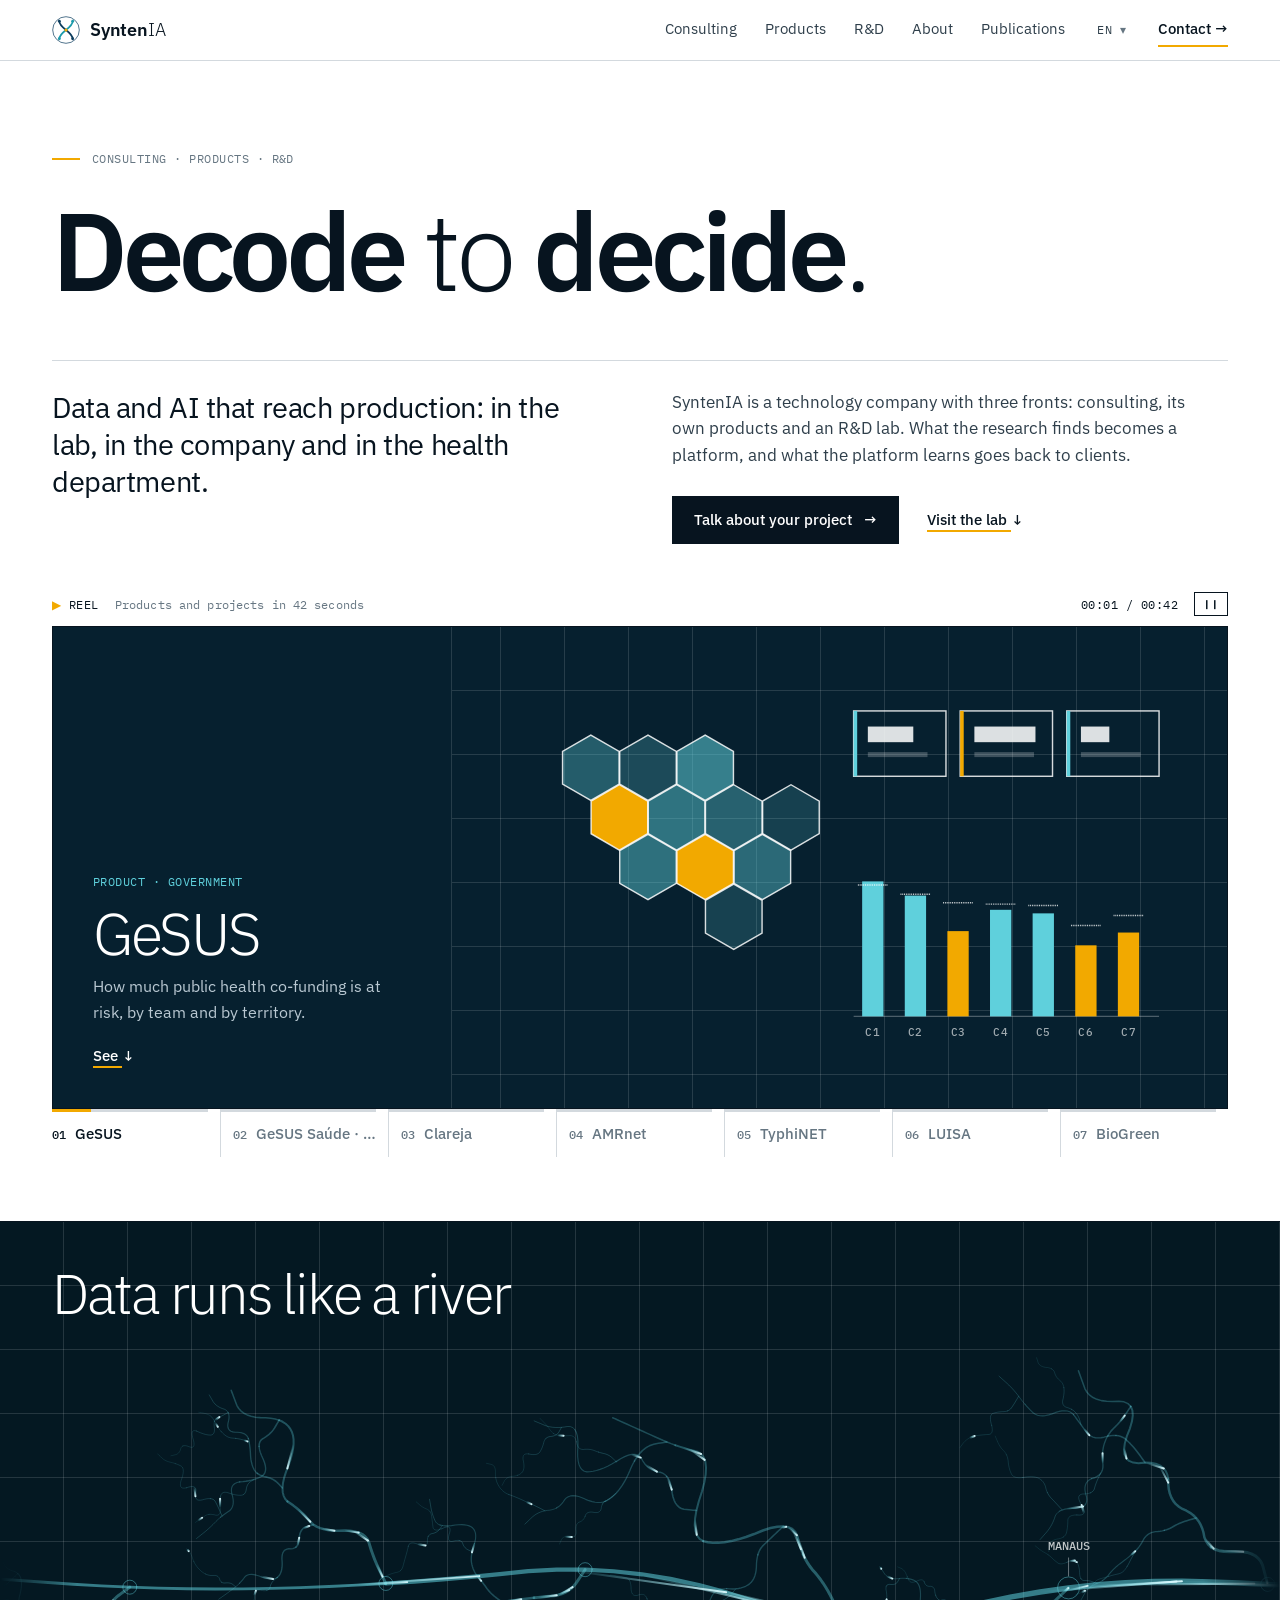
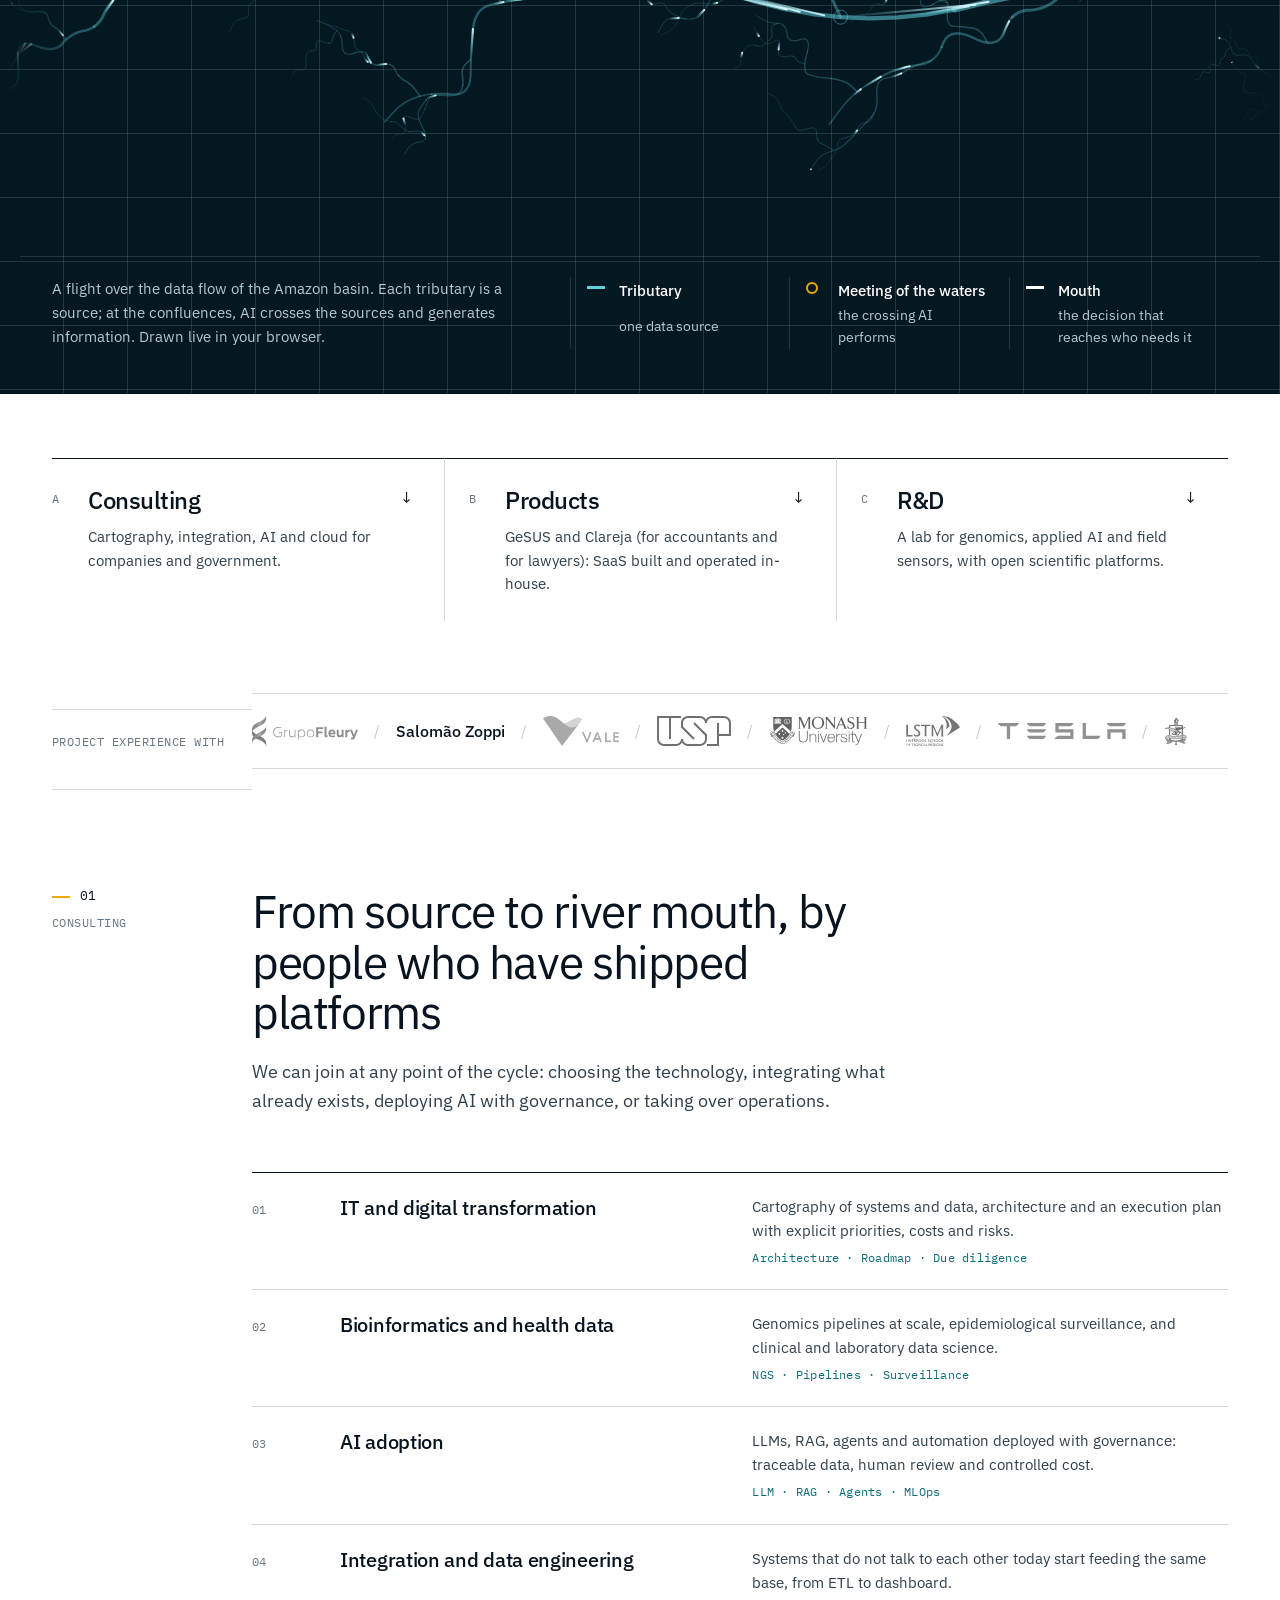
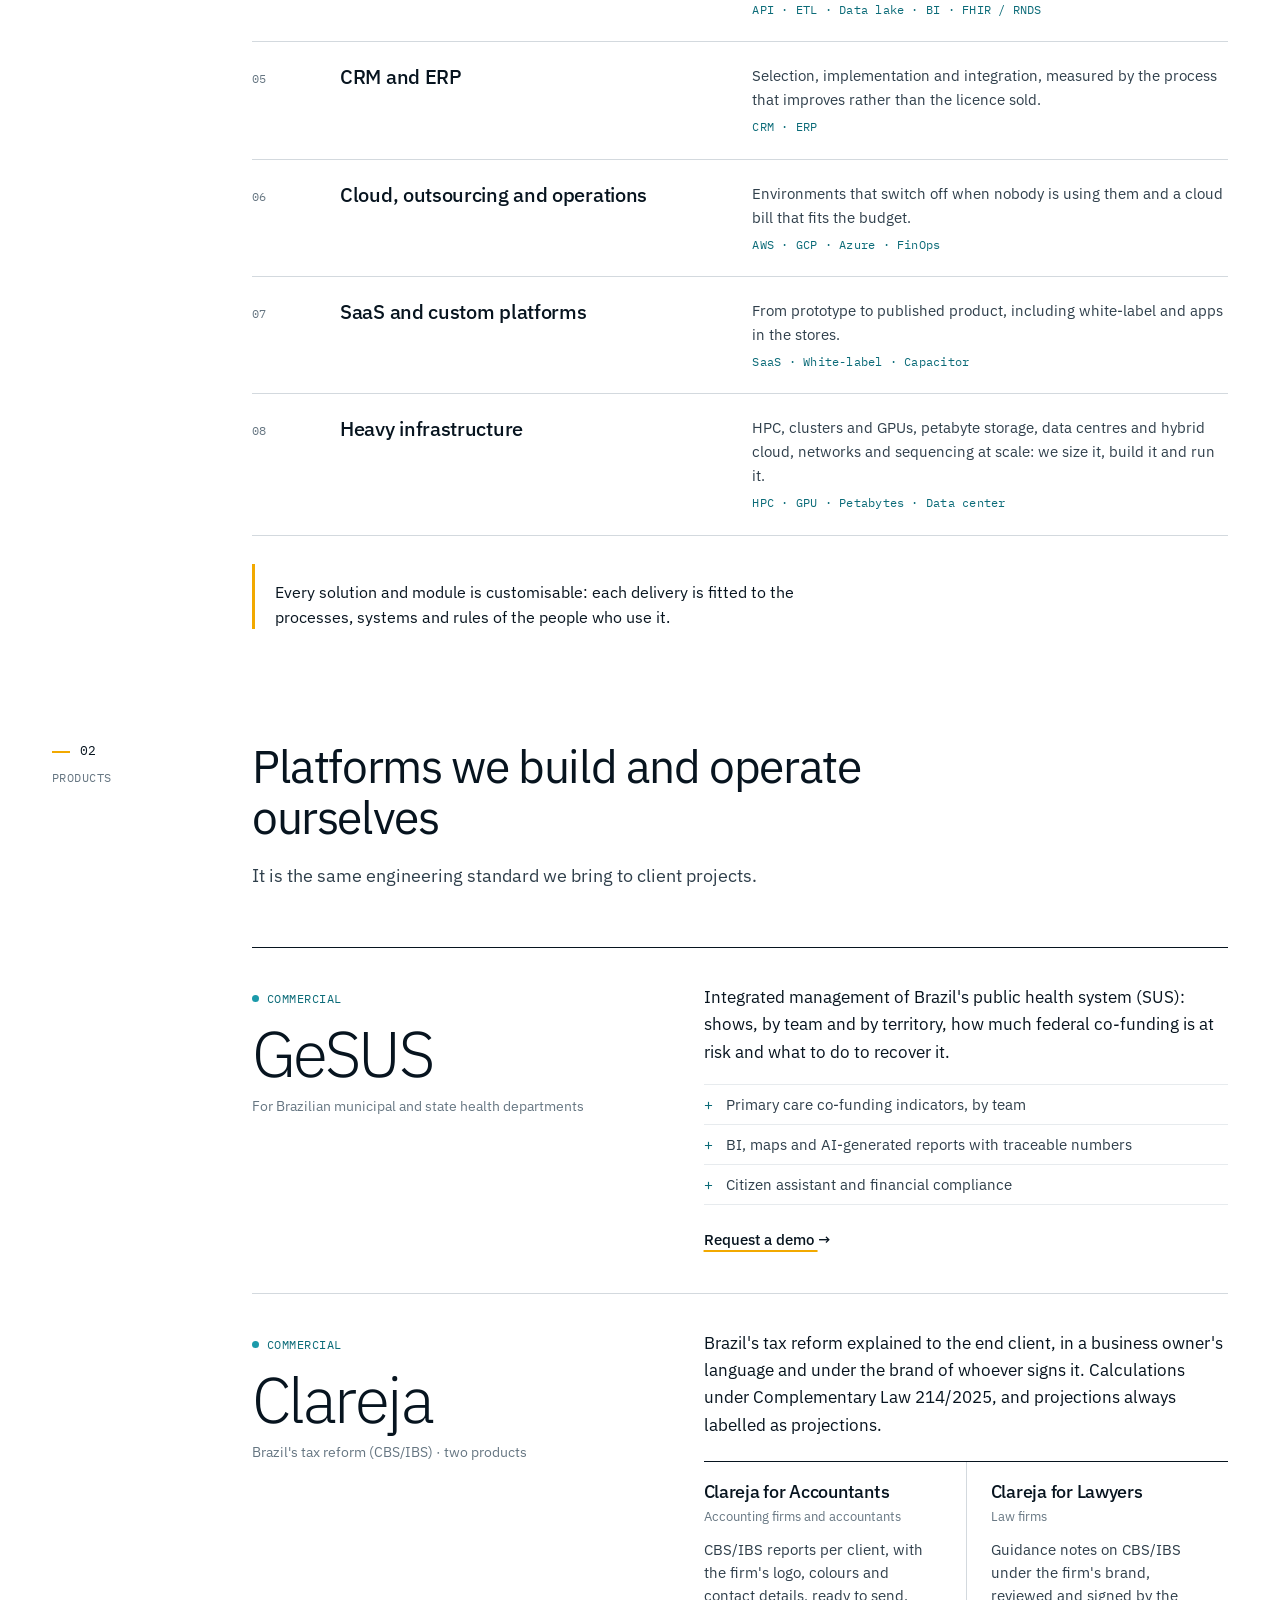
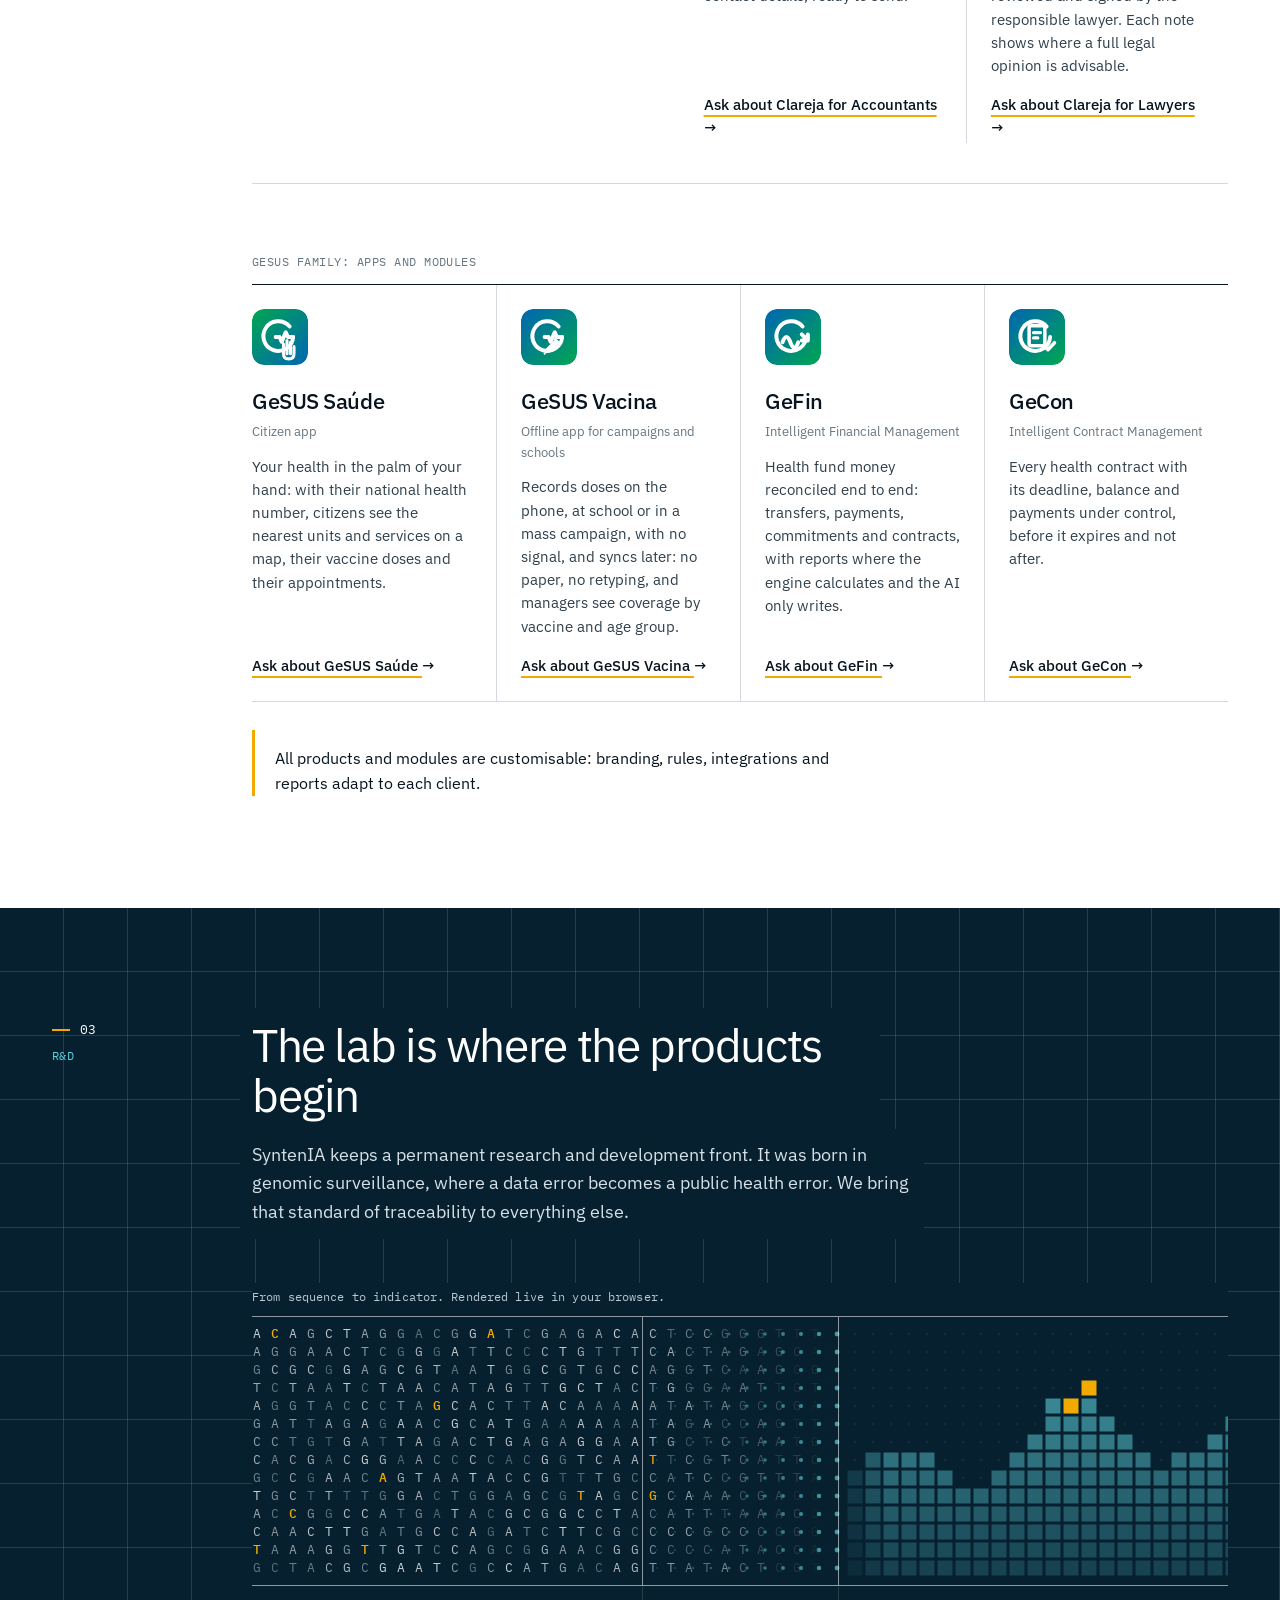
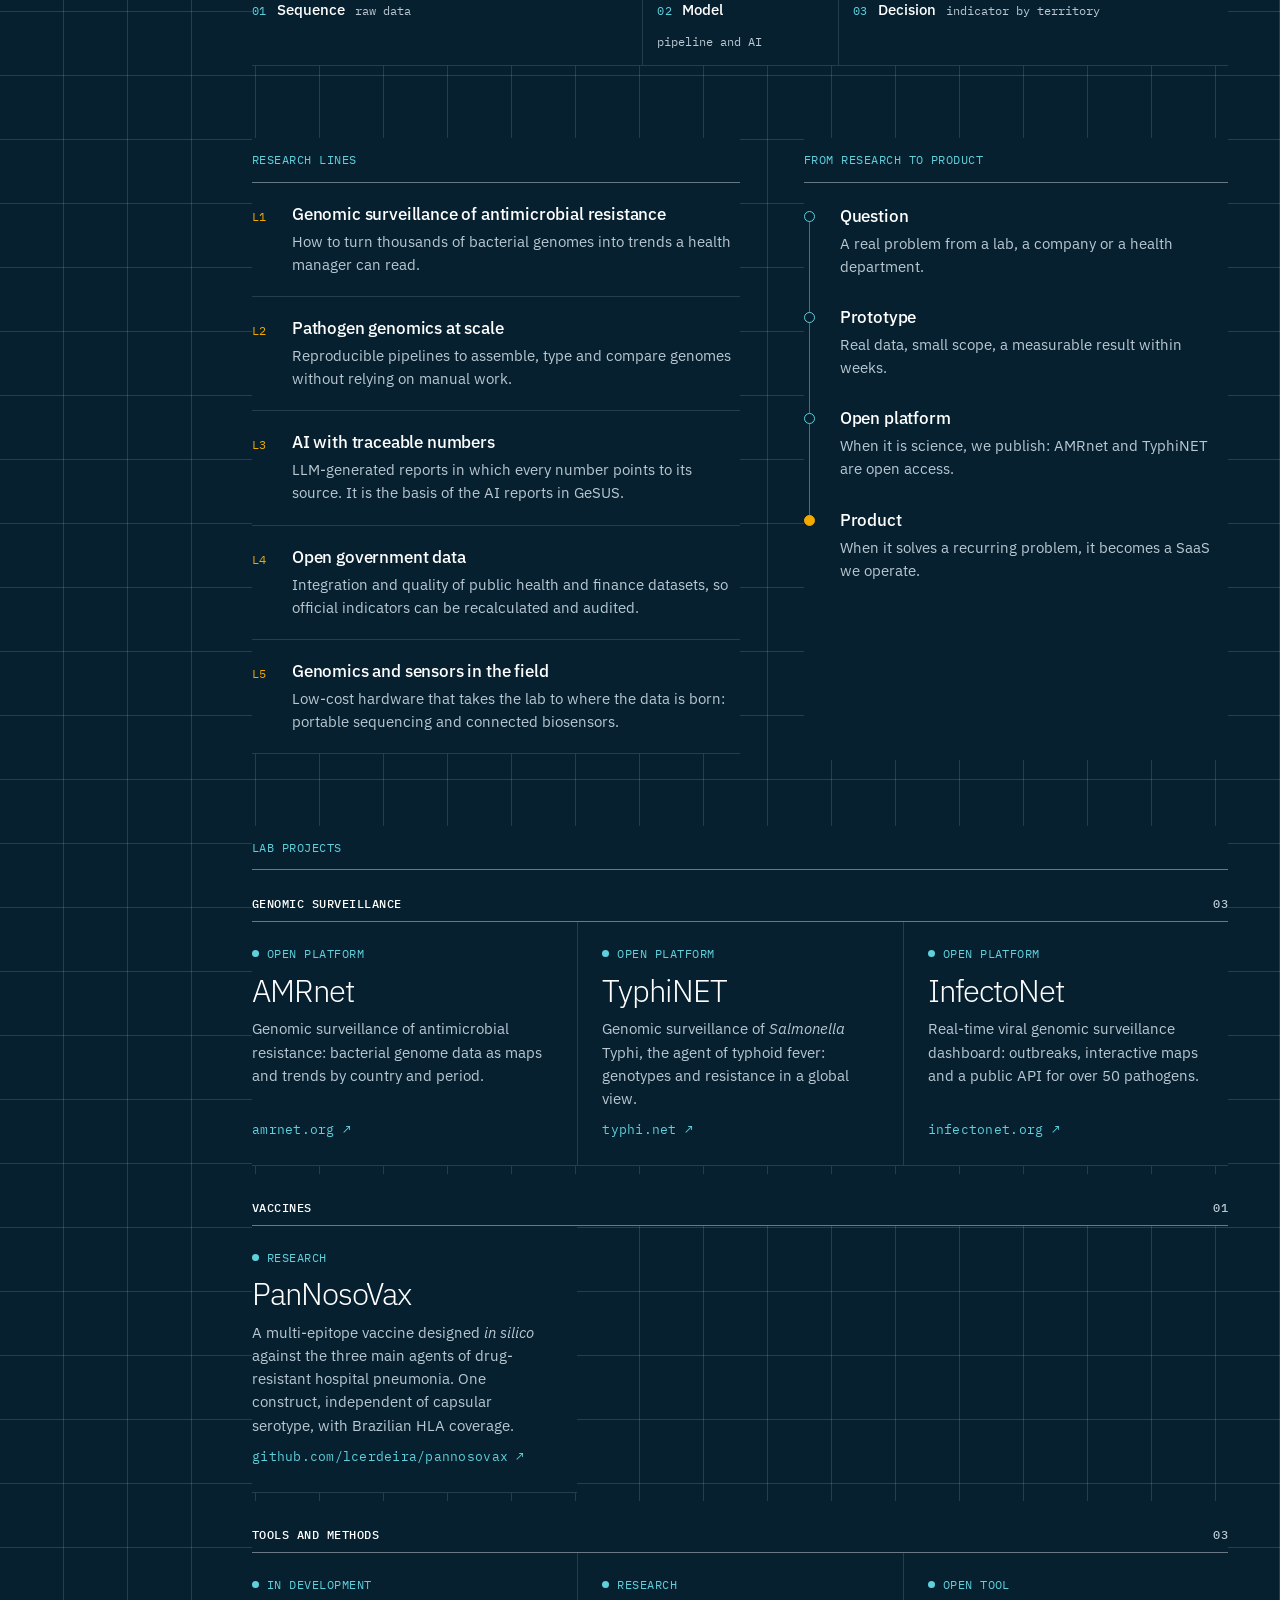
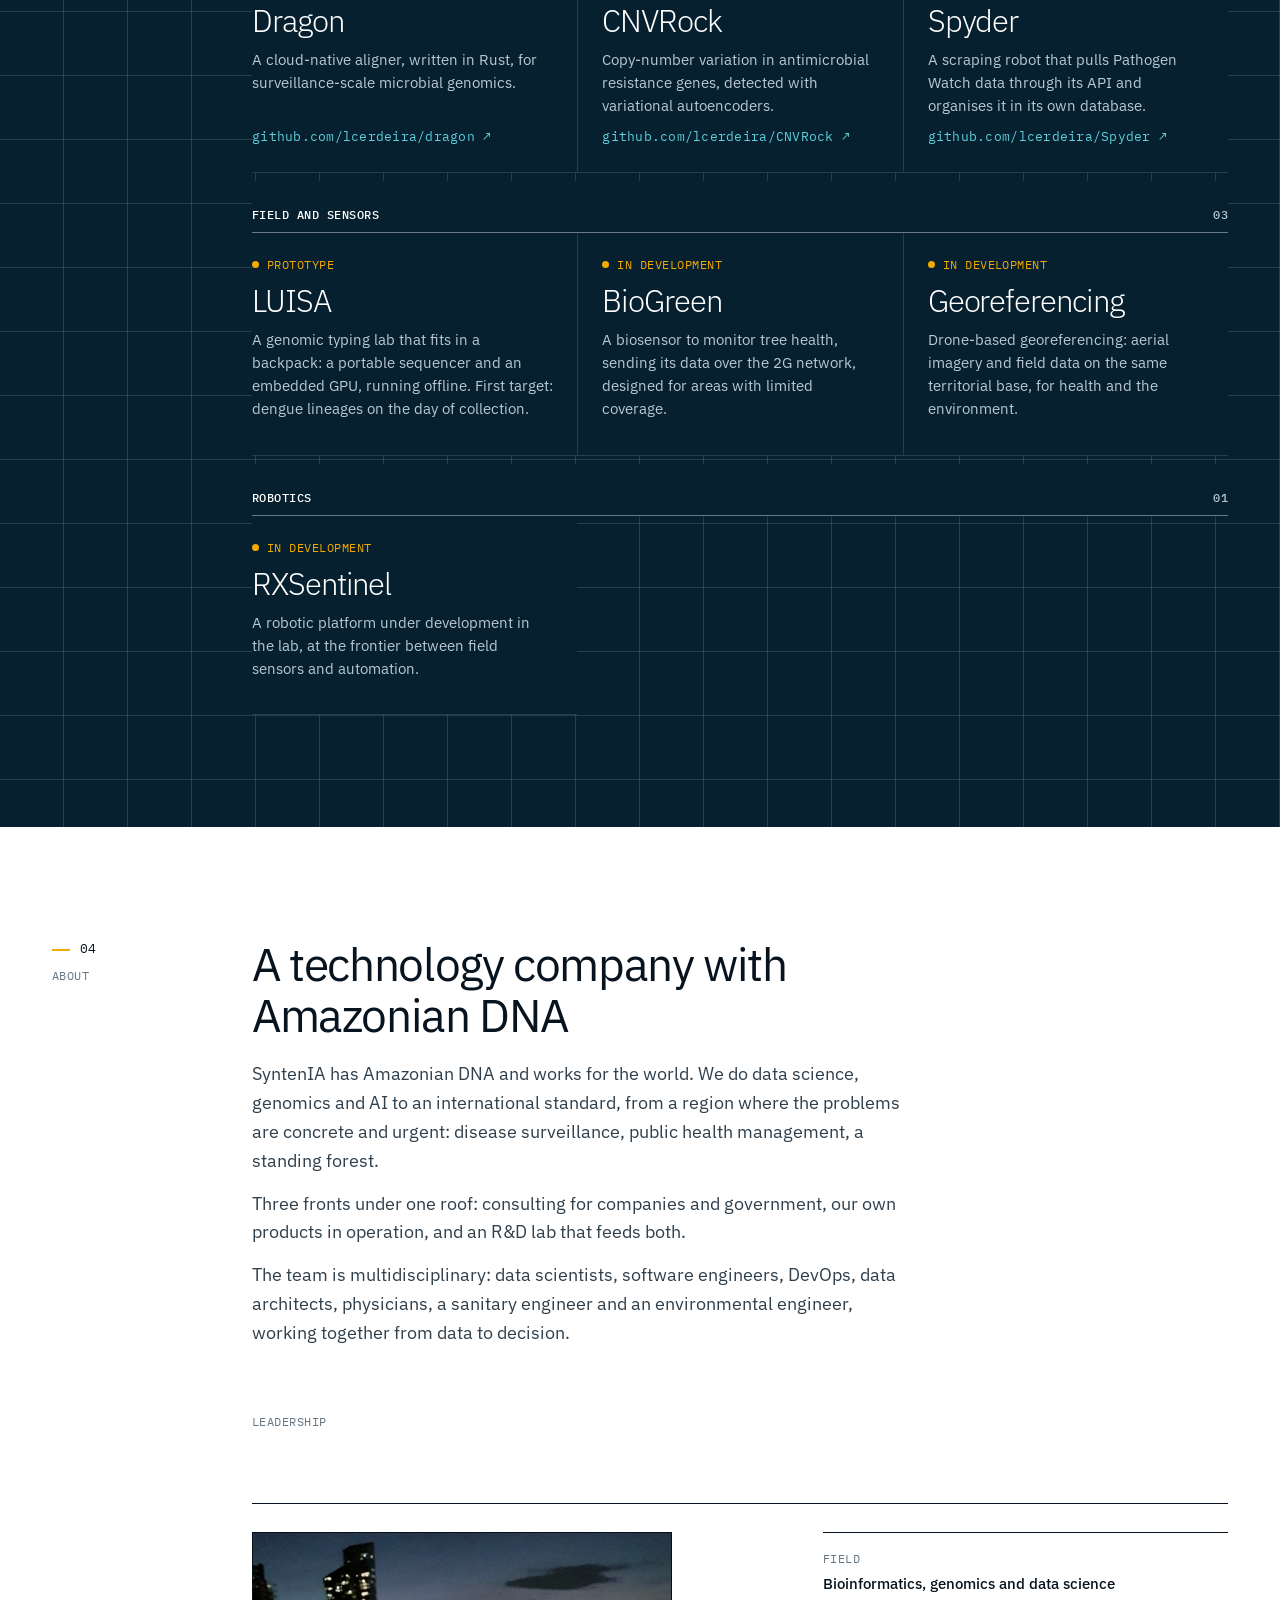
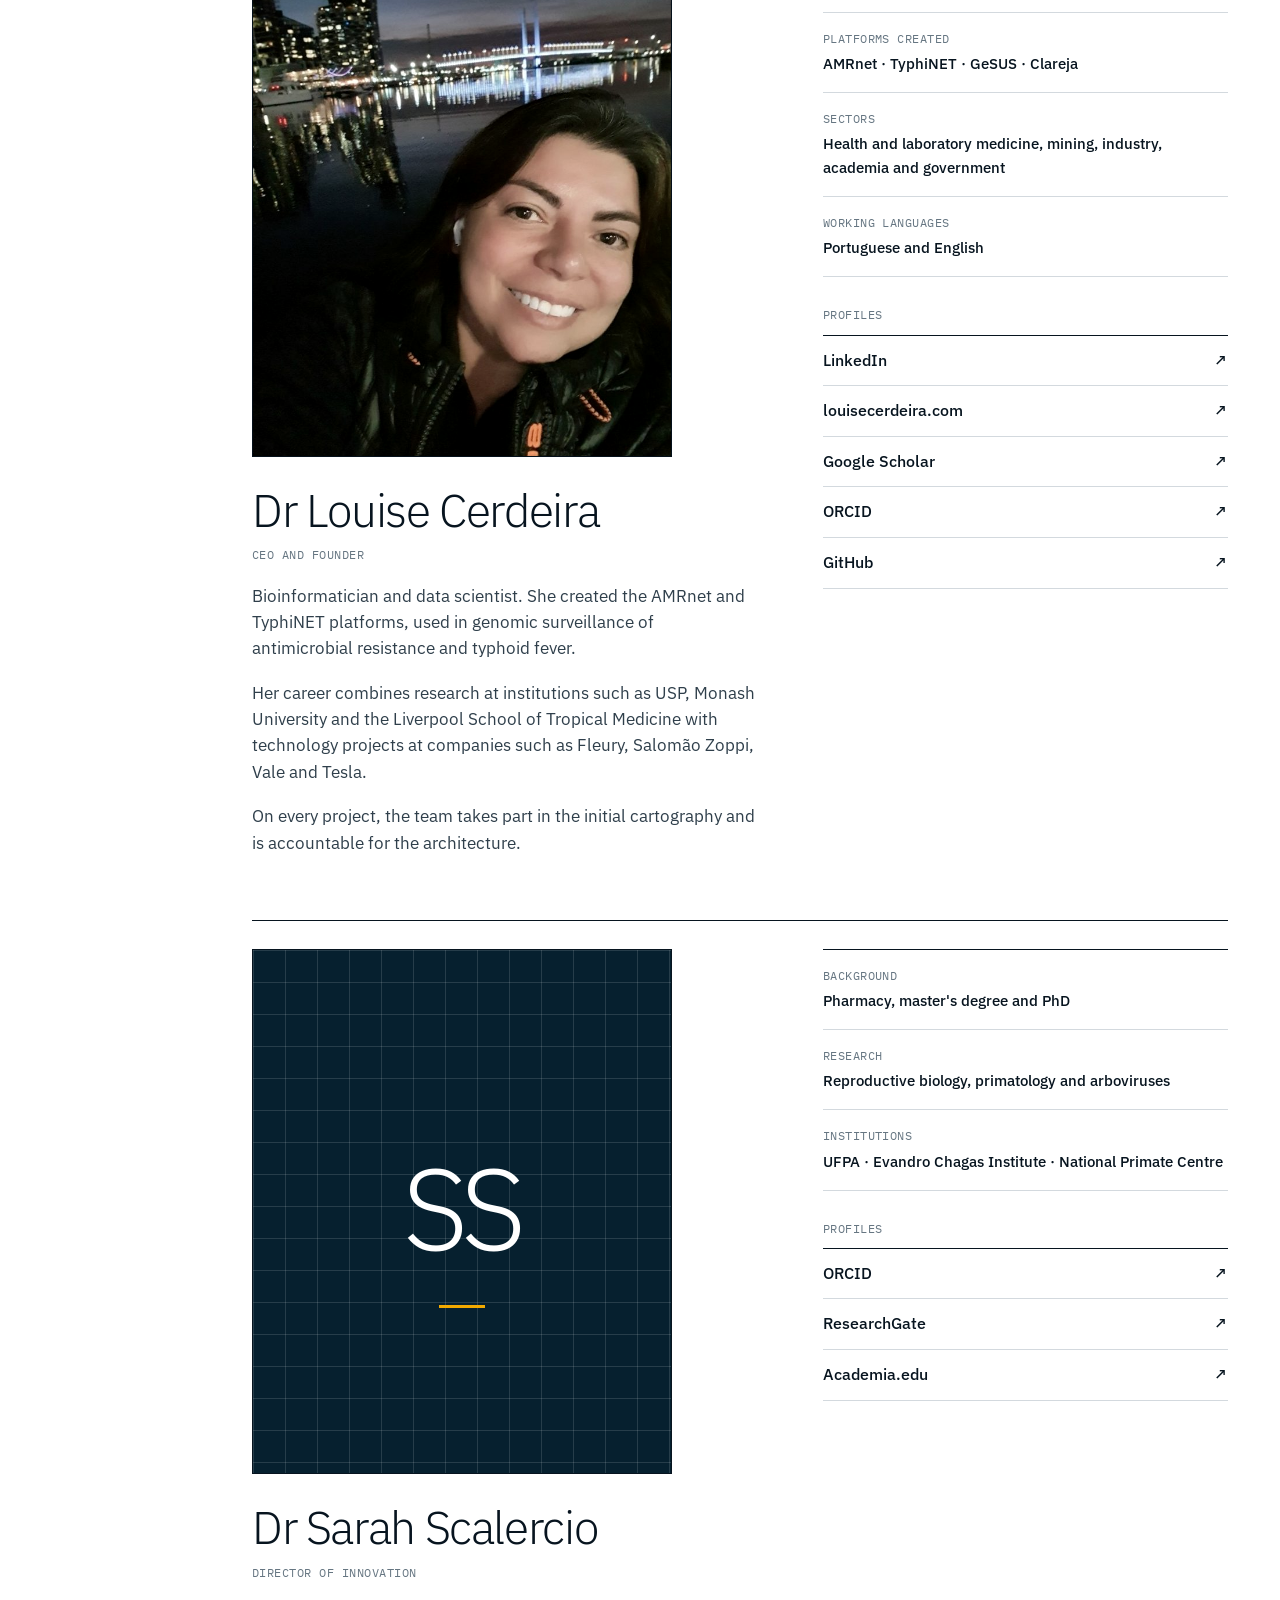
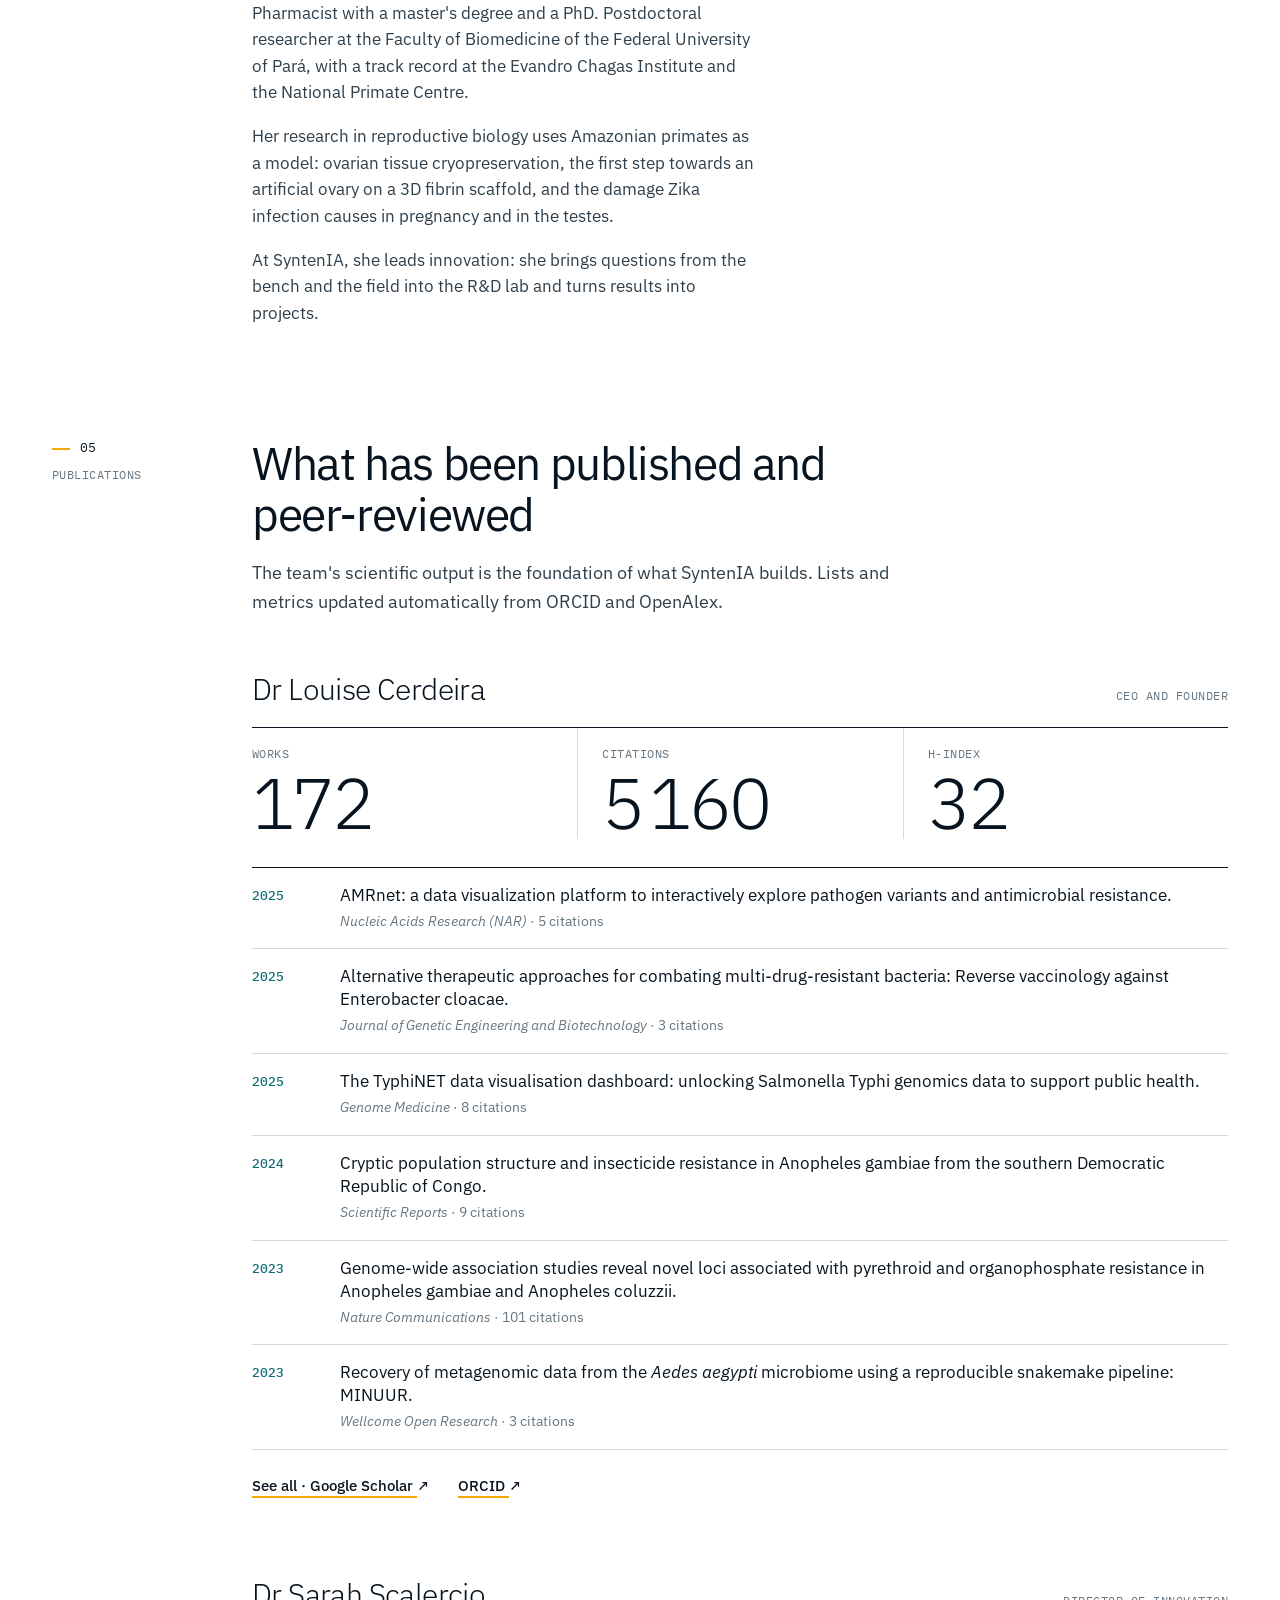
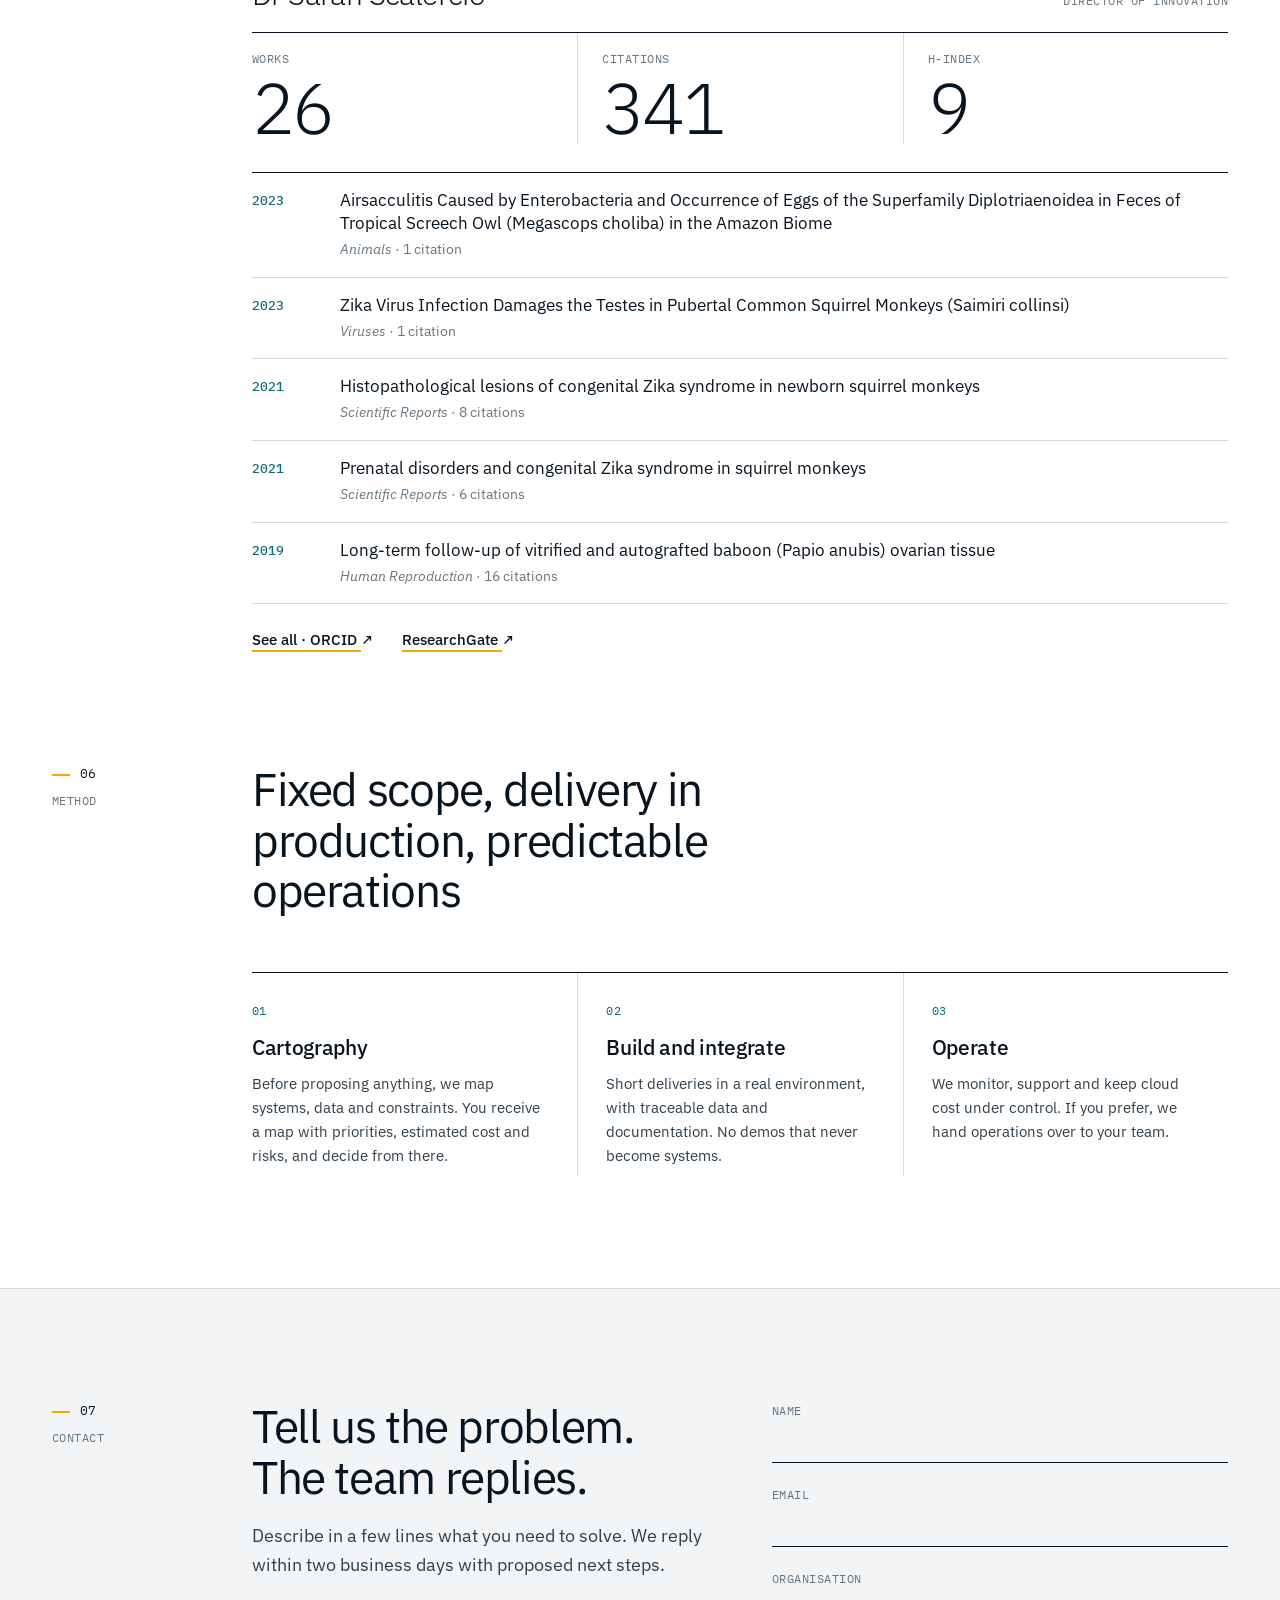
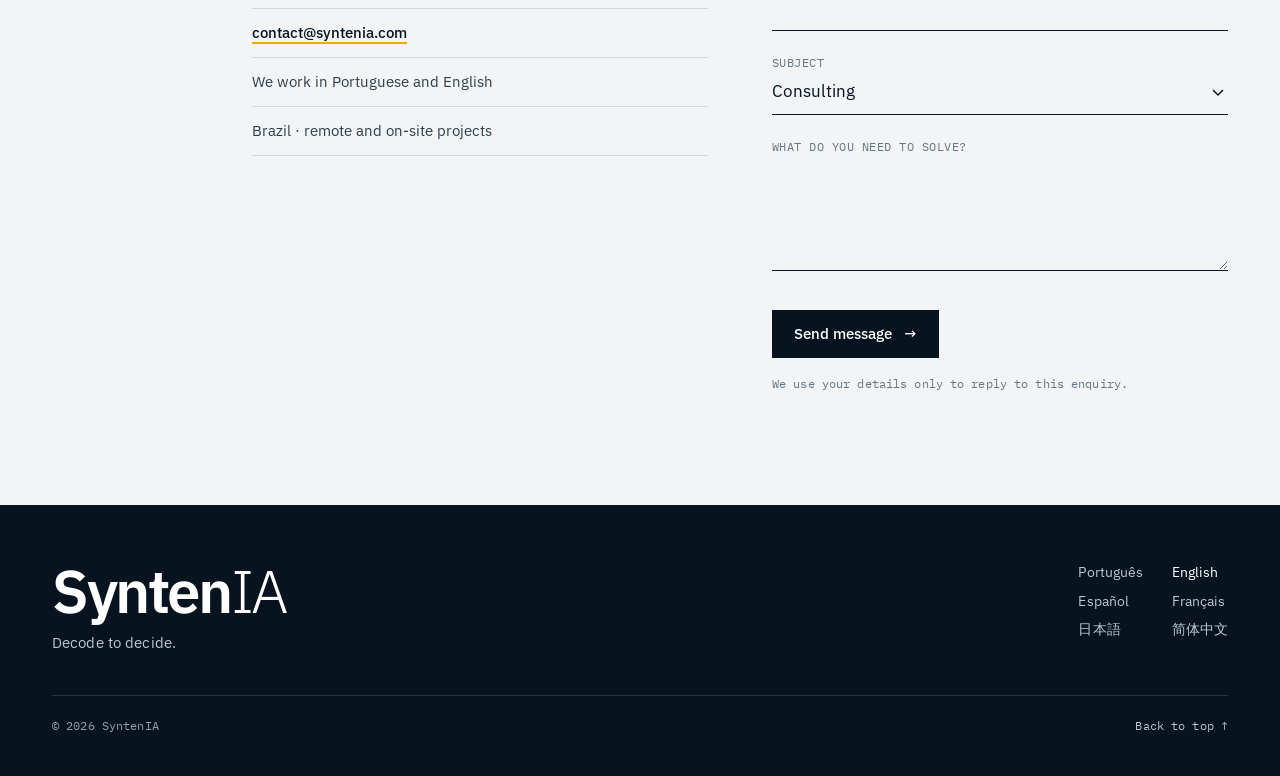
==== en/index.html @ 4a42d5ac "SyntenIA: site gerado Co-Authored-By: Louise Cerdeira <louise.cerdeira@gmail.com>" ====
<!doctype html>
<html lang="en">
<head>
<meta charset="utf-8">
<meta name="viewport" content="width=device-width, initial-scale=1">
<title>SyntenIA — decode to decide: consulting, products and R&amp;D in data and AI</title>
<meta name="description" content="A technology company with three fronts: consulting, its own products (GeSUS, Clareja) and an R&amp;D lab in genomics and applied AI, creator of the AMRnet and TyphiNET platforms.">
<link rel="canonical" href="https://syntenia.com/en/">
<link rel="alternate" hreflang="pt-BR" href="https://syntenia.com/">
<link rel="alternate" hreflang="en" href="https://syntenia.com/en/">
<link rel="alternate" hreflang="es" href="https://syntenia.com/es/">
<link rel="alternate" hreflang="fr" href="https://syntenia.com/fr/">
<link rel="alternate" hreflang="ja" href="https://syntenia.com/ja/">
<link rel="alternate" hreflang="zh-Hans" href="https://syntenia.com/zh/">
<link rel="alternate" hreflang="x-default" href="https://syntenia.com/">
<meta property="og:title" content="SyntenIA — decode to decide: consulting, products and R&amp;D in data and AI">
<meta property="og:description" content="A technology company with three fronts: consulting, its own products (GeSUS, Clareja) and an R&amp;D lab in genomics and applied AI, creator of the AMRnet and TyphiNET platforms.">
<meta property="og:type" content="website">
<meta property="og:locale" content="en_GB">
<meta name="theme-color" content="#06202f">
<link rel="icon" href="../assets/favicon.svg" type="image/svg+xml">
<link rel="icon" href="../assets/favicon-32.png" type="image/png" sizes="32x32">
<link rel="apple-touch-icon" href="../assets/favicon-180.png" sizes="180x180">
<link rel="manifest" href="../site.webmanifest">
<link rel="preconnect" href="https://fonts.googleapis.com">
<link rel="preconnect" href="https://fonts.gstatic.com" crossorigin>
<link href="https://fonts.googleapis.com/css2?family=IBM+Plex+Mono:wght@400;500&family=IBM+Plex+Sans:wght@300;400;500;600&display=swap" rel="stylesheet">
<link rel="stylesheet" href="../styles.css">
</head>
<body>
<!-- Gerado por build.py a partir de src/content/en.json. Não editar à mão. -->

<header class="top">
  <div class="frame">
    <a class="brand" href="#" aria-label="SyntenIA"><img src="../assets/simbolo.svg" alt="" width="28" height="28"><span><b>Synten</b>IA</span></a>
    <nav aria-label="SyntenIA">
      <a href="#servicos">Consulting</a>
      <a href="#produtos">Products</a>
      <a href="#pd">R&amp;D</a>
      <a href="#sobre">About</a>
      <a href="#publicacoes">Publications</a>
    </nav>
    <details class="lang">
      <summary aria-label="Language">EN</summary>
      <ul>
        <li><a href=".././" hreflang="pt-BR" lang="pt-BR">Português</a></li>
        <li><a href="../en/" hreflang="en" lang="en" aria-current="page">English</a></li>
        <li><a href="../es/" hreflang="es" lang="es">Español</a></li>
        <li><a href="../fr/" hreflang="fr" lang="fr">Français</a></li>
        <li><a href="../ja/" hreflang="ja" lang="ja">日本語</a></li>
        <li><a href="../zh/" hreflang="zh-Hans" lang="zh-Hans">简体中文</a></li>
      </ul>
    </details>
    <a class="navcta" href="#contato">Contact <span aria-hidden="true">→</span></a>
  </div>
</header>

<main>
<section class="hero frame">
  <p class="kicker">Consulting · Products · R&amp;D</p>
  <h1><em>Decode</em> to <em>decide</em>.</h1>
  <div class="hero-grid">
    <p class="lead">Data and AI that reach production: in the lab, in the company and in the health department.</p>
    <div>
      <p class="sub">SyntenIA is a technology company with three fronts: consulting, its own products and an R&amp;D lab. What the research finds becomes a platform, and what the platform learns goes back to clients.</p>
      <div class="cta-row">
        <a class="btn" href="#contato">Talk about your project <span aria-hidden="true">→</span></a>
        <a class="link" href="#pd">Visit the lab <span aria-hidden="true">↓</span></a>
      </div>
    </div>
  </div>
</section>

<section class="reel frame" id="reel" aria-roledescription="carousel" aria-label="Products and projects in 42 seconds">
  <div class="reel-bar">
    <span class="k">Reel</span><span class="ttl">Products and projects in 42 seconds</span>
    <span class="tc" id="reel-tc" aria-hidden="true">00:00 / 00:42</span>
    <button type="button" id="reel-toggle" data-pause="Pause" data-play="Play" aria-label="Pause"><span aria-hidden="true">❙❙</span></button>
  </div>
  <div class="reel-stage">
      <article class="scene on" data-i="0" aria-roledescription="slide" aria-label="1 / 7: GeSUS">
        <div class="cap"><span class="tag">Product · Government</span><h2>GeSUS</h2><p>How much public health co-funding is at risk, by team and by territory.</p><a class="link" href="#produtos">See <span aria-hidden="true">↓</span></a></div>
        <div class="art"><svg viewBox="0 0 1000 620" preserveAspectRatio="xMidYMid meet" aria-hidden="true" focusable="false"><polygon class="s-teal-fill pop" fill-opacity="0.34" points="189.8,193.0 150.0,216.0 110.2,193.0 110.2,147.0 150.0,124.0 189.8,147.0" style="--d:0.15s"/><polygon class="s-line draw" pathLength="1" points="189.8,193.0 150.0,216.0 110.2,193.0 110.2,147.0 150.0,124.0 189.8,147.0" style="--d:0.05s"/><polygon class="s-teal-fill pop" fill-opacity="0.24" points="270.3,193.0 230.5,216.0 190.7,193.0 190.7,147.0 230.5,124.0 270.3,147.0" style="--d:0.22s"/><polygon class="s-line draw" pathLength="1" points="270.3,193.0 230.5,216.0 190.7,193.0 190.7,147.0 230.5,124.0 270.3,147.0" style="--d:0.12s"/><polygon class="s-teal-fill pop" fill-opacity="0.54" points="350.8,193.0 311.0,216.0 271.2,193.0 271.2,147.0 311.0,124.0 350.8,147.0" style="--d:0.29s"/><polygon class="s-line draw" pathLength="1" points="350.8,193.0 311.0,216.0 271.2,193.0 271.2,147.0 311.0,124.0 350.8,147.0" style="--d:0.19s"/><polygon class="s-amber-fill pop" points="230.1,262.9 190.2,285.9 150.4,262.9 150.4,216.9 190.2,193.9 230.1,216.9" style="--d:0.36s"/><polygon class="s-line draw" pathLength="1" points="230.1,262.9 190.2,285.9 150.4,262.9 150.4,216.9 190.2,193.9 230.1,216.9" style="--d:0.26s"/><polygon class="s-teal-fill pop" fill-opacity="0.47" points="310.6,262.9 270.8,285.9 230.9,262.9 230.9,216.9 270.8,193.9 310.6,216.9" style="--d:0.43s"/><polygon class="s-line draw" pathLength="1" points="310.6,262.9 270.8,285.9 230.9,262.9 230.9,216.9 270.8,193.9 310.6,216.9" style="--d:0.33s"/><polygon class="s-teal-fill pop" fill-opacity="0.37" points="391.1,262.9 351.2,285.9 311.4,262.9 311.4,216.9 351.2,193.9 391.1,216.9" style="--d:0.50s"/><polygon class="s-line draw" pathLength="1" points="391.1,262.9 351.2,285.9 311.4,262.9 311.4,216.9 351.2,193.9 391.1,216.9" style="--d:0.40s"/><polygon class="s-teal-fill pop" fill-opacity="0.18" points="471.6,262.9 431.8,285.9 391.9,262.9 391.9,216.9 431.8,193.9 471.6,216.9" style="--d:0.57s"/><polygon class="s-line draw" pathLength="1" points="471.6,262.9 431.8,285.9 391.9,262.9 391.9,216.9 431.8,193.9 471.6,216.9" style="--d:0.47s"/><polygon class="s-teal-fill pop" fill-opacity="0.45" points="270.3,332.8 230.5,355.8 190.7,332.8 190.7,286.8 230.5,263.8 270.3,286.8" style="--d:0.64s"/><polygon class="s-line draw" pathLength="1" points="270.3,332.8 230.5,355.8 190.7,332.8 190.7,286.8 230.5,263.8 270.3,286.8" style="--d:0.54s"/><polygon class="s-amber-fill pop" points="350.8,332.8 311.0,355.8 271.2,332.8 271.2,286.8 311.0,263.8 350.8,286.8" style="--d:0.71s"/><polygon class="s-line draw" pathLength="1" points="350.8,332.8 311.0,355.8 271.2,332.8 271.2,286.8 311.0,263.8 350.8,286.8" style="--d:0.61s"/><polygon class="s-teal-fill pop" fill-opacity="0.41" points="431.3,332.8 391.5,355.8 351.7,332.8 351.7,286.8 391.5,263.8 431.3,286.8" style="--d:0.78s"/><polygon class="s-line draw" pathLength="1" points="431.3,332.8 391.5,355.8 351.7,332.8 351.7,286.8 391.5,263.8 431.3,286.8" style="--d:0.68s"/><polygon class="s-teal-fill pop" fill-opacity="0.19" points="391.1,402.8 351.2,425.8 311.4,402.8 311.4,356.8 351.2,333.8 391.1,356.8" style="--d:0.85s"/><polygon class="s-line draw" pathLength="1" points="391.1,402.8 351.2,425.8 311.4,402.8 311.4,356.8 351.2,333.8 391.1,356.8" style="--d:0.75s"/><rect class="s-line draw" pathLength="1" x="520" y="90" width="130" height="92" style="--d:0.30s"/><rect class="s-teal-fill pop" x="520" y="90" width="5" height="92" style="--d:0.50s"/><rect class="s-white-fill pop" x="540" y="112" width="64" height="22" style="--d:0.70s"/><rect class="s-dim-fill pop" x="540" y="148" width="84" height="7" style="--d:0.80s"/><rect class="s-line draw" pathLength="1" x="670" y="90" width="130" height="92" style="--d:0.45s"/><rect class="s-amber-fill pop" x="670" y="90" width="5" height="92" style="--d:0.65s"/><rect class="s-white-fill pop" x="690" y="112" width="86" height="22" style="--d:0.85s"/><rect class="s-dim-fill pop" x="690" y="148" width="84" height="7" style="--d:0.95s"/><rect class="s-line draw" pathLength="1" x="820" y="90" width="130" height="92" style="--d:0.60s"/><rect class="s-teal-fill pop" x="820" y="90" width="5" height="92" style="--d:0.80s"/><rect class="s-white-fill pop" x="840" y="112" width="40" height="22" style="--d:1.00s"/><rect class="s-dim-fill pop" x="840" y="148" width="84" height="7" style="--d:1.10s"/><line class="s-dim" x1="520" y1="520" x2="950" y2="520"/><rect class="s-teal-fill grow" x="532" y="330" width="30" height="190" style="--d:1.00s"/><line class="s-line s-dash draw" pathLength="1" x1="526" y1="335" x2="568" y2="335" style="--d:1.60s"/><text class="s-text" x="547" y="548" text-anchor="middle">C1</text><rect class="s-teal-fill grow" x="592" y="350" width="30" height="170" style="--d:1.10s"/><line class="s-line s-dash draw" pathLength="1" x1="586" y1="348" x2="628" y2="348" style="--d:1.65s"/><text class="s-text" x="607" y="548" text-anchor="middle">C2</text><rect class="s-amber-fill grow" x="652" y="400" width="30" height="120" style="--d:1.20s"/><line class="s-line s-dash draw" pathLength="1" x1="646" y1="360" x2="688" y2="360" style="--d:1.70s"/><text class="s-text" x="667" y="548" text-anchor="middle">C3</text><rect class="s-teal-fill grow" x="712" y="370" width="30" height="150" style="--d:1.30s"/><line class="s-line s-dash draw" pathLength="1" x1="706" y1="362" x2="748" y2="362" style="--d:1.75s"/><text class="s-text" x="727" y="548" text-anchor="middle">C4</text><rect class="s-teal-fill grow" x="772" y="375" width="30" height="145" style="--d:1.40s"/><line class="s-line s-dash draw" pathLength="1" x1="766" y1="364" x2="808" y2="364" style="--d:1.80s"/><text class="s-text" x="787" y="548" text-anchor="middle">C5</text><rect class="s-amber-fill grow" x="832" y="420" width="30" height="100" style="--d:1.50s"/><line class="s-line s-dash draw" pathLength="1" x1="826" y1="392" x2="868" y2="392" style="--d:1.85s"/><text class="s-text" x="847" y="548" text-anchor="middle">C6</text><rect class="s-amber-fill grow" x="892" y="402" width="30" height="118" style="--d:1.60s"/><line class="s-line s-dash draw" pathLength="1" x1="886" y1="378" x2="928" y2="378" style="--d:1.90s"/><text class="s-text" x="907" y="548" text-anchor="middle">C7</text></svg></div>
      </article>
      <article class="scene" data-i="1" aria-roledescription="slide" aria-label="2 / 7: GeSUS Saúde · Vacina">
        <div class="cap"><span class="tag">Product · Apps</span><h2>GeSUS Saúde · Vacina</h2><p>Citizens with their health in the palm of their hand; vaccination campaigns with no paper, even offline.</p><a class="link" href="#produtos">See <span aria-hidden="true">↓</span></a></div>
        <div class="art"><svg viewBox="0 0 1000 620" preserveAspectRatio="xMidYMid meet" aria-hidden="true" focusable="false"><rect class="s-line draw" pathLength="1" x="150" y="60" width="270" height="500" rx="28" style="--d:0.10s"/><rect class="s-page pop" x="164" y="76" width="242" height="468" rx="16" style="--d:0.30s"/><rect class="s-dim-fill pop" x="255" y="88" width="60" height="6" rx="3" style="--d:0.40s"/><rect class="s-teal-fill pop" x="180" y="112" width="70" height="8" style="--d:0.50s"/><rect class="s-line draw" pathLength="1" x="560" y="60" width="270" height="500" rx="28" style="--d:1.00s"/><rect class="s-page pop" x="574" y="76" width="242" height="468" rx="16" style="--d:1.20s"/><rect class="s-dim-fill pop" x="665" y="88" width="60" height="6" rx="3" style="--d:1.30s"/><rect class="s-amber-fill pop" x="590" y="112" width="70" height="8" style="--d:1.40s"/><rect class="s-dim draw" pathLength="1" x="180" y="140" width="210" height="190" style="--d:0.50s"/><path class="s-dim draw" pathLength="1" d="M180 200 h 210" style="--d:0.60s"/><path class="s-dim draw" pathLength="1" d="M180 260 h 210" style="--d:0.68s"/><path class="s-dim draw" pathLength="1" d="M240 140 v 190" style="--d:0.76s"/><path class="s-dim draw" pathLength="1" d="M320 140 v 190" style="--d:0.84s"/><path class="s-teal s-thick draw" pathLength="1" d="M200 300 L240 260 L320 260 L360 210" style="--d:1.0s"/><circle class="s-teal-fill pop" cx="200" cy="300" r="7" style="--d:1.0s"/><path class="s-amber-fill pop" d="M360 176 c -14 0 -22 10 -22 22 c 0 16 22 38 22 38 s 22 -22 22 -38 c 0 -12 -8 -22 -22 -22 z" style="--d:1.5s"/><circle class="s-navy-fill pop" cx="360" cy="198" r="6" style="--d:1.6s"/><circle class="s-amber ping" cx="360" cy="212" r="10" style="--d:1.7s"/><rect class="s-dim-fill pop" x="180" y="360" width="150" height="8" style="--d:1.60s"/><rect class="s-teal-fill pop" x="356" y="354" width="20" height="20" style="--d:1.70s"/><path class="draw" pathLength="1" d="M360 364 l 5 5 l 10 -11" style="--d:1.90s;stroke:var(--navy);stroke-width:2.5;fill:none"/><rect class="s-dim-fill pop" x="180" y="402" width="120" height="8" style="--d:1.70s"/><rect class="s-teal-fill pop" x="356" y="396" width="20" height="20" style="--d:1.80s"/><path class="draw" pathLength="1" d="M360 406 l 5 5 l 10 -11" style="--d:2.00s;stroke:var(--navy);stroke-width:2.5;fill:none"/><rect class="s-dim-fill pop" x="180" y="444" width="160" height="8" style="--d:1.80s"/><rect class="s-teal-fill pop" x="356" y="438" width="20" height="20" style="--d:1.90s"/><path class="draw" pathLength="1" d="M360 448 l 5 5 l 10 -11" style="--d:2.10s;stroke:var(--navy);stroke-width:2.5;fill:none"/><rect class="s-dim-fill pop" x="180" y="486" width="100" height="8" style="--d:1.90s"/><rect class="s-dim-fill pop" x="356" y="480" width="20" height="20" style="--d:2.00s"/><g class="pop" style="--d:1.3s"><path class="s-dim" d="M760 100 a 22 22 0 0 1 30 0 M767 110 a 12 12 0 0 1 16 0"/><circle class="s-dim-fill" cx="775" cy="118" r="2.5"/><line class="s-amber s-thick" x1="758" y1="122" x2="794" y2="94"/></g><circle class="s-dim draw" pathLength="1" cx="604" cy="154" r="9" style="--d:1.30s"/><rect class="s-dim-fill pop" x="624" y="150" width="104" height="8" style="--d:1.35s"/><rect class="s-amber-fill pop" x="766" y="144" width="20" height="20" style="--d:1.80s"/><path class="draw" pathLength="1" d="M770 154 l 5 5 l 10 -11" style="--d:2.00s;stroke:var(--navy);stroke-width:2.5;fill:none"/><circle class="s-dim draw" pathLength="1" cx="604" cy="198" r="9" style="--d:1.38s"/><rect class="s-dim-fill pop" x="624" y="194" width="122" height="8" style="--d:1.43s"/><rect class="s-amber-fill pop" x="766" y="188" width="20" height="20" style="--d:1.92s"/><path class="draw" pathLength="1" d="M770 198 l 5 5 l 10 -11" style="--d:2.12s;stroke:var(--navy);stroke-width:2.5;fill:none"/><circle class="s-dim draw" pathLength="1" cx="604" cy="242" r="9" style="--d:1.46s"/><rect class="s-dim-fill pop" x="624" y="238" width="112" height="8" style="--d:1.51s"/><rect class="s-amber-fill pop" x="766" y="232" width="20" height="20" style="--d:2.04s"/><path class="draw" pathLength="1" d="M770 242 l 5 5 l 10 -11" style="--d:2.24s;stroke:var(--navy);stroke-width:2.5;fill:none"/><circle class="s-dim draw" pathLength="1" cx="604" cy="286" r="9" style="--d:1.54s"/><rect class="s-dim-fill pop" x="624" y="282" width="126" height="8" style="--d:1.59s"/><rect class="s-amber-fill pop" x="766" y="276" width="20" height="20" style="--d:2.16s"/><path class="draw" pathLength="1" d="M770 286 l 5 5 l 10 -11" style="--d:2.36s;stroke:var(--navy);stroke-width:2.5;fill:none"/><circle class="s-dim draw" pathLength="1" cx="604" cy="330" r="9" style="--d:1.62s"/><rect class="s-dim-fill pop" x="624" y="326" width="127" height="8" style="--d:1.67s"/><rect class="s-amber-fill pop" x="766" y="320" width="20" height="20" style="--d:2.28s"/><path class="draw" pathLength="1" d="M770 330 l 5 5 l 10 -11" style="--d:2.48s;stroke:var(--navy);stroke-width:2.5;fill:none"/><circle class="s-dim draw" pathLength="1" cx="604" cy="374" r="9" style="--d:1.70s"/><rect class="s-dim-fill pop" x="624" y="370" width="93" height="8" style="--d:1.75s"/><rect class="s-dim-fill pop" x="766" y="364" width="20" height="20" style="--d:2.40s"/><circle class="s-dim draw" pathLength="1" cx="604" cy="418" r="9" style="--d:1.78s"/><rect class="s-dim-fill pop" x="624" y="414" width="90" height="8" style="--d:1.83s"/><rect class="s-dim-fill pop" x="766" y="408" width="20" height="20" style="--d:2.52s"/><g class="pop" style="--d:0.9s" transform="translate(750 118) rotate(45)"><rect class="s-white-fill" x="-5" y="-4" width="10" height="26" rx="2"/><rect class="s-white-fill" x="-1.5" y="22" width="3" height="9"/><rect class="s-white-fill" x="-8" y="-9" width="16" height="5" rx="1"/></g><path class="s-teal s-thick draw" pathLength="1" d="M830 470 h 70 q 30 0 30 -30 v -80" style="--d:3.0s"/><path class="s-teal draw" pathLength="1" d="M918 372 l 12 -14 l 12 14" style="--d:3.4s"/><rect class="s-line draw" pathLength="1" x="880" y="300" width="100" height="56" style="--d:3.4s"/><circle class="s-teal-fill pop" cx="898" cy="328" r="4" style="--d:3.70s"/><circle class="s-teal-fill pop" cx="918" cy="328" r="4" style="--d:3.85s"/><circle class="s-teal-fill pop" cx="938" cy="328" r="4" style="--d:4.00s"/><circle class="s-teal ping" cx="930" cy="328" r="8" style="--d:3.9s"/><text class="s-text" x="930" y="290" text-anchor="middle">e-SUS</text></svg></div>
      </article>
      <article class="scene" data-i="2" aria-roledescription="slide" aria-label="3 / 7: Clareja">
        <div class="cap"><span class="tag">Product · Accountants and lawyers</span><h2>Clareja</h2><p>Brazil's tax reform explained to the end client, under the brand of whoever signs it.</p><a class="link" href="#produtos">See <span aria-hidden="true">↓</span></a></div>
        <div class="art"><svg viewBox="0 0 1000 620" preserveAspectRatio="xMidYMid meet" aria-hidden="true" focusable="false"><g transform="rotate(-4 420 320)"><rect class="s-page pop" x="250" y="70" width="340" height="500" style="--d:0.10s"/><rect class="s-line draw" pathLength="1" x="250" y="70" width="340" height="500" style="--d:0.10s"/><rect class="s-teal-fill pop" x="250" y="70" width="340" height="64" style="--d:0.40s"/><rect class="s-navy-fill pop" x="274" y="88" width="28" height="28" style="--d:0.50s"/><rect class="s-navy-fill pop" x="314" y="96" width="120" height="10" style="--d:0.50s"/><rect class="s-dim-fill pop" x="274" y="170" width="292" height="8" style="--d:0.60s"/><rect class="s-dim-fill pop" x="274" y="194" width="270" height="8" style="--d:0.66s"/><rect class="s-dim-fill pop" x="274" y="218" width="286" height="8" style="--d:0.72s"/><rect class="s-dim-fill pop" x="274" y="242" width="240" height="8" style="--d:0.78s"/><rect class="s-dim-fill pop" x="274" y="266" width="180" height="8" style="--d:0.84s"/><line class="s-dim" x1="274" y1="430" x2="566" y2="430"/><rect class="s-white-fill grow" x="310" y="346" width="70" height="84" style="--d:1.10s"/><rect class="s-teal-fill grow" x="440" y="312" width="70" height="118" style="--d:1.30s"/><text class="s-text" x="345" y="454" text-anchor="middle">2026</text><text class="s-text" x="475" y="454" text-anchor="middle">2033</text><path class="s-line draw" pathLength="1" d="M430 522 c 14 -30, 26 -30, 22 0 s 20 -26, 30 -6 s 22 -18, 34 2 s 26 -8, 50 -2" style="--d:1.80s"/><line class="s-dim" x1="422" y1="534" x2="570" y2="534"/></g><g transform="rotate(3 640 300)"><rect class="s-page pop" x="470" y="50" width="340" height="500" style="--d:0.60s"/><rect class="s-line draw" pathLength="1" x="470" y="50" width="340" height="500" style="--d:0.60s"/><rect class="s-amber-fill pop" x="470" y="50" width="340" height="64" style="--d:0.90s"/><rect class="s-navy-fill pop" x="494" y="68" width="28" height="28" style="--d:1.00s"/><rect class="s-navy-fill pop" x="534" y="76" width="120" height="10" style="--d:1.00s"/><rect class="s-dim-fill pop" x="494" y="150" width="292" height="8" style="--d:1.10s"/><rect class="s-dim-fill pop" x="494" y="174" width="270" height="8" style="--d:1.16s"/><rect class="s-dim-fill pop" x="494" y="198" width="286" height="8" style="--d:1.22s"/><rect class="s-dim-fill pop" x="494" y="222" width="240" height="8" style="--d:1.28s"/><rect class="s-dim-fill pop" x="494" y="246" width="180" height="8" style="--d:1.34s"/><line class="s-dim" x1="494" y1="410" x2="786" y2="410"/><rect class="s-white-fill grow" x="530" y="326" width="70" height="84" style="--d:1.60s"/><rect class="s-teal-fill grow" x="660" y="352" width="70" height="58" style="--d:1.80s"/><text class="s-text" x="565" y="434" text-anchor="middle">2026</text><text class="s-text" x="695" y="434" text-anchor="middle">2033</text><path class="s-line draw" pathLength="1" d="M650 502 c 14 -30, 26 -30, 22 0 s 20 -26, 30 -6 s 22 -18, 34 2 s 26 -8, 50 -2" style="--d:2.30s"/><line class="s-dim" x1="642" y1="514" x2="790" y2="514"/></g><text class="s-text s-big pop" x="96" y="230" style="--d:0.60s">CBS</text><text class="s-text s-big pop" x="96" y="300" style="--d:0.80s">IBS</text><path class="s-line draw" pathLength="1" d="M180 250 h 40 m -10 -8 l 10 8 l -10 8" style="--d:1.1s"/></svg></div>
      </article>
      <article class="scene" data-i="3" aria-roledescription="slide" aria-label="4 / 7: AMRnet">
        <div class="cap"><span class="tag">R&amp;D · Open platform</span><h2>AMRnet</h2><p>Antimicrobial resistance as maps and trends, from genomes.</p><a class="link" href="#pd">See <span aria-hidden="true">↓</span></a></div>
        <div class="art"><svg viewBox="0 0 1000 620" preserveAspectRatio="xMidYMid meet" aria-hidden="true" focusable="false"><rect class="s-teal-fill pop" x="70" y="90" width="34" height="34" fill-opacity="0.36" style="--d:0.10s"/><rect class="s-teal-fill pop" x="108" y="90" width="34" height="34" fill-opacity="0.46" style="--d:0.15s"/><rect class="s-amber-fill pop" x="146" y="90" width="34" height="34" style="--d:0.20s"/><rect class="s-teal-fill pop" x="184" y="90" width="34" height="34" fill-opacity="0.37" style="--d:0.25s"/><rect class="s-teal-fill pop" x="222" y="90" width="34" height="34" fill-opacity="0.41" style="--d:0.30s"/><rect class="s-teal-fill pop" x="260" y="90" width="34" height="34" fill-opacity="0.48" style="--d:0.35s"/><rect class="s-teal-fill pop" x="298" y="90" width="34" height="34" fill-opacity="0.18" style="--d:0.40s"/><rect class="s-teal-fill pop" x="336" y="90" width="34" height="34" fill-opacity="0.41" style="--d:0.45s"/><rect class="s-teal-fill pop" x="374" y="90" width="34" height="34" fill-opacity="0.53" style="--d:0.50s"/><rect class="s-teal-fill pop" x="70" y="128" width="34" height="34" fill-opacity="0.71" style="--d:0.15s"/><rect class="s-teal-fill pop" x="108" y="128" width="34" height="34" fill-opacity="0.14" style="--d:0.20s"/><rect class="s-teal-fill pop" x="146" y="128" width="34" height="34" fill-opacity="0.25" style="--d:0.25s"/><rect class="s-teal-fill pop" x="184" y="128" width="34" height="34" fill-opacity="0.14" style="--d:0.30s"/><rect class="s-teal-fill pop" x="222" y="128" width="34" height="34" fill-opacity="0.73" style="--d:0.35s"/><rect class="s-teal-fill pop" x="260" y="128" width="34" height="34" fill-opacity="0.59" style="--d:0.40s"/><rect class="s-teal-fill pop" x="298" y="128" width="34" height="34" fill-opacity="0.13" style="--d:0.45s"/><rect class="s-amber-fill pop" x="336" y="128" width="34" height="34" style="--d:0.50s"/><rect class="s-amber-fill pop" x="374" y="128" width="34" height="34" style="--d:0.55s"/><rect class="s-teal-fill pop" x="70" y="166" width="34" height="34" fill-opacity="0.55" style="--d:0.20s"/><rect class="s-teal-fill pop" x="108" y="166" width="34" height="34" fill-opacity="0.51" style="--d:0.25s"/><rect class="s-teal-fill pop" x="146" y="166" width="34" height="34" fill-opacity="0.16" style="--d:0.30s"/><rect class="s-teal-fill pop" x="184" y="166" width="34" height="34" fill-opacity="0.12" style="--d:0.35s"/><rect class="s-teal-fill pop" x="222" y="166" width="34" height="34" fill-opacity="0.43" style="--d:0.40s"/><rect class="s-teal-fill pop" x="260" y="166" width="34" height="34" fill-opacity="0.13" style="--d:0.45s"/><rect class="s-teal-fill pop" x="298" y="166" width="34" height="34" fill-opacity="0.18" style="--d:0.50s"/><rect class="s-teal-fill pop" x="336" y="166" width="34" height="34" fill-opacity="0.21" style="--d:0.55s"/><rect class="s-teal-fill pop" x="374" y="166" width="34" height="34" fill-opacity="0.12" style="--d:0.60s"/><rect class="s-teal-fill pop" x="70" y="204" width="34" height="34" fill-opacity="0.37" style="--d:0.25s"/><rect class="s-teal-fill pop" x="108" y="204" width="34" height="34" fill-opacity="0.35" style="--d:0.30s"/><rect class="s-teal-fill pop" x="146" y="204" width="34" height="34" fill-opacity="0.77" style="--d:0.35s"/><rect class="s-teal-fill pop" x="184" y="204" width="34" height="34" fill-opacity="0.42" style="--d:0.40s"/><rect class="s-teal-fill pop" x="222" y="204" width="34" height="34" fill-opacity="0.54" style="--d:0.45s"/><rect class="s-teal-fill pop" x="260" y="204" width="34" height="34" fill-opacity="0.40" style="--d:0.50s"/><rect class="s-teal-fill pop" x="298" y="204" width="34" height="34" fill-opacity="0.56" style="--d:0.55s"/><rect class="s-teal-fill pop" x="336" y="204" width="34" height="34" fill-opacity="0.36" style="--d:0.60s"/><rect class="s-teal-fill pop" x="374" y="204" width="34" height="34" fill-opacity="0.23" style="--d:0.65s"/><rect class="s-amber-fill pop" x="70" y="242" width="34" height="34" style="--d:0.30s"/><rect class="s-amber-fill pop" x="108" y="242" width="34" height="34" style="--d:0.35s"/><rect class="s-teal-fill pop" x="146" y="242" width="34" height="34" fill-opacity="0.76" style="--d:0.40s"/><rect class="s-teal-fill pop" x="184" y="242" width="34" height="34" fill-opacity="0.61" style="--d:0.45s"/><rect class="s-teal-fill pop" x="222" y="242" width="34" height="34" fill-opacity="0.25" style="--d:0.50s"/><rect class="s-teal-fill pop" x="260" y="242" width="34" height="34" fill-opacity="0.20" style="--d:0.55s"/><rect class="s-teal-fill pop" x="298" y="242" width="34" height="34" fill-opacity="0.24" style="--d:0.60s"/><rect class="s-teal-fill pop" x="336" y="242" width="34" height="34" fill-opacity="0.13" style="--d:0.65s"/><rect class="s-teal-fill pop" x="374" y="242" width="34" height="34" fill-opacity="0.68" style="--d:0.70s"/><rect class="s-teal-fill pop" x="70" y="280" width="34" height="34" fill-opacity="0.32" style="--d:0.35s"/><rect class="s-teal-fill pop" x="108" y="280" width="34" height="34" fill-opacity="0.77" style="--d:0.40s"/><rect class="s-teal-fill pop" x="146" y="280" width="34" height="34" fill-opacity="0.31" style="--d:0.45s"/><rect class="s-amber-fill pop" x="184" y="280" width="34" height="34" style="--d:0.50s"/><rect class="s-teal-fill pop" x="222" y="280" width="34" height="34" fill-opacity="0.77" style="--d:0.55s"/><rect class="s-teal-fill pop" x="260" y="280" width="34" height="34" fill-opacity="0.12" style="--d:0.60s"/><rect class="s-teal-fill pop" x="298" y="280" width="34" height="34" fill-opacity="0.19" style="--d:0.65s"/><rect class="s-amber-fill pop" x="336" y="280" width="34" height="34" style="--d:0.70s"/><rect class="s-teal-fill pop" x="374" y="280" width="34" height="34" fill-opacity="0.37" style="--d:0.75s"/><rect class="s-amber-fill pop" x="70" y="318" width="34" height="34" style="--d:0.40s"/><rect class="s-teal-fill pop" x="108" y="318" width="34" height="34" fill-opacity="0.31" style="--d:0.45s"/><rect class="s-teal-fill pop" x="146" y="318" width="34" height="34" fill-opacity="0.13" style="--d:0.50s"/><rect class="s-teal-fill pop" x="184" y="318" width="34" height="34" fill-opacity="0.53" style="--d:0.55s"/><rect class="s-teal-fill pop" x="222" y="318" width="34" height="34" fill-opacity="0.69" style="--d:0.60s"/><rect class="s-teal-fill pop" x="260" y="318" width="34" height="34" fill-opacity="0.22" style="--d:0.65s"/><rect class="s-teal-fill pop" x="298" y="318" width="34" height="34" fill-opacity="0.14" style="--d:0.70s"/><rect class="s-teal-fill pop" x="336" y="318" width="34" height="34" fill-opacity="0.27" style="--d:0.75s"/><rect class="s-amber-fill pop" x="374" y="318" width="34" height="34" style="--d:0.80s"/><rect class="s-teal-fill pop" x="70" y="356" width="34" height="34" fill-opacity="0.67" style="--d:0.45s"/><rect class="s-teal-fill pop" x="108" y="356" width="34" height="34" fill-opacity="0.15" style="--d:0.50s"/><rect class="s-teal-fill pop" x="146" y="356" width="34" height="34" fill-opacity="0.21" style="--d:0.55s"/><rect class="s-teal-fill pop" x="184" y="356" width="34" height="34" fill-opacity="0.14" style="--d:0.60s"/><rect class="s-teal-fill pop" x="222" y="356" width="34" height="34" fill-opacity="0.13" style="--d:0.65s"/><rect class="s-teal-fill pop" x="260" y="356" width="34" height="34" fill-opacity="0.71" style="--d:0.70s"/><rect class="s-teal-fill pop" x="298" y="356" width="34" height="34" fill-opacity="0.17" style="--d:0.75s"/><rect class="s-teal-fill pop" x="336" y="356" width="34" height="34" fill-opacity="0.46" style="--d:0.80s"/><rect class="s-teal-fill pop" x="374" y="356" width="34" height="34" fill-opacity="0.35" style="--d:0.85s"/><rect class="s-teal-fill pop" x="70" y="394" width="34" height="34" fill-opacity="0.18" style="--d:0.50s"/><rect class="s-teal-fill pop" x="108" y="394" width="34" height="34" fill-opacity="0.64" style="--d:0.55s"/><rect class="s-teal-fill pop" x="146" y="394" width="34" height="34" fill-opacity="0.15" style="--d:0.60s"/><rect class="s-teal-fill pop" x="184" y="394" width="34" height="34" fill-opacity="0.54" style="--d:0.65s"/><rect class="s-teal-fill pop" x="222" y="394" width="34" height="34" fill-opacity="0.15" style="--d:0.70s"/><rect class="s-teal-fill pop" x="260" y="394" width="34" height="34" fill-opacity="0.33" style="--d:0.75s"/><rect class="s-teal-fill pop" x="298" y="394" width="34" height="34" fill-opacity="0.19" style="--d:0.80s"/><rect class="s-teal-fill pop" x="336" y="394" width="34" height="34" fill-opacity="0.22" style="--d:0.85s"/><rect class="s-amber-fill pop" x="374" y="394" width="34" height="34" style="--d:0.90s"/><rect class="s-teal-fill pop" x="70" y="432" width="34" height="34" fill-opacity="0.72" style="--d:0.55s"/><rect class="s-teal-fill pop" x="108" y="432" width="34" height="34" fill-opacity="0.25" style="--d:0.60s"/><rect class="s-amber-fill pop" x="146" y="432" width="34" height="34" style="--d:0.65s"/><rect class="s-teal-fill pop" x="184" y="432" width="34" height="34" fill-opacity="0.19" style="--d:0.70s"/><rect class="s-teal-fill pop" x="222" y="432" width="34" height="34" fill-opacity="0.31" style="--d:0.75s"/><rect class="s-teal-fill pop" x="260" y="432" width="34" height="34" fill-opacity="0.78" style="--d:0.80s"/><rect class="s-teal-fill pop" x="298" y="432" width="34" height="34" fill-opacity="0.54" style="--d:0.85s"/><rect class="s-teal-fill pop" x="336" y="432" width="34" height="34" fill-opacity="0.14" style="--d:0.90s"/><rect class="s-amber-fill pop" x="374" y="432" width="34" height="34" style="--d:0.95s"/><rect class="s-teal-fill pop" x="70" y="470" width="34" height="34" fill-opacity="0.19" style="--d:0.60s"/><rect class="s-teal-fill pop" x="108" y="470" width="34" height="34" fill-opacity="0.22" style="--d:0.65s"/><rect class="s-teal-fill pop" x="146" y="470" width="34" height="34" fill-opacity="0.68" style="--d:0.70s"/><rect class="s-teal-fill pop" x="184" y="470" width="34" height="34" fill-opacity="0.26" style="--d:0.75s"/><rect class="s-teal-fill pop" x="222" y="470" width="34" height="34" fill-opacity="0.24" style="--d:0.80s"/><rect class="s-teal-fill pop" x="260" y="470" width="34" height="34" fill-opacity="0.13" style="--d:0.85s"/><rect class="s-teal-fill pop" x="298" y="470" width="34" height="34" fill-opacity="0.14" style="--d:0.90s"/><rect class="s-teal-fill pop" x="336" y="470" width="34" height="34" fill-opacity="0.48" style="--d:0.95s"/><rect class="s-teal-fill pop" x="374" y="470" width="34" height="34" fill-opacity="0.21" style="--d:1.00s"/><path class="s-dim" d="M500 110 v 380 h 430"/><line class="s-dim s-dash" x1="500" y1="395" x2="930" y2="395"/><line class="s-dim s-dash" x1="500" y1="300" x2="930" y2="300"/><line class="s-dim s-dash" x1="500" y1="205" x2="930" y2="205"/><path class="s-amber s-thick draw" pathLength="1" d="M520 452 L576 444 L631 422 L687 376 L743 315 L799 254 L854 209 L910 163" style="--d:0.90s"/><circle class="s-amber-fill pop" cx="910" cy="163" r="7" style="--d:2.20s"/><path class="s-teal s-thick draw" pathLength="1" d="M520 376 L576 361 L631 365 L687 338 L743 323 L799 292 L854 281 L910 262" style="--d:1.25s"/><circle class="s-teal-fill pop" cx="910" cy="262" r="7" style="--d:2.55s"/><path class="s-line s-thick draw" pathLength="1" d="M520 281 L576 300 L631 315 L687 338 L743 353 L799 376 L854 387 L910 406" style="--d:1.60s"/><circle class="s-line-fill pop" cx="910" cy="406" r="7" style="--d:2.90s"/><text class="s-text" x="520" y="520" text-anchor="middle">2010</text><text class="s-text" x="650" y="520" text-anchor="middle">2015</text><text class="s-text" x="780" y="520" text-anchor="middle">2020</text><text class="s-text" x="910" y="520" text-anchor="middle">2025</text></svg></div>
      </article>
      <article class="scene" data-i="4" aria-roledescription="slide" aria-label="5 / 7: TyphiNET">
        <div class="cap"><span class="tag">R&amp;D · Open platform</span><h2>TyphiNET</h2><p>Global genomic surveillance of typhoid fever.</p><a class="link" href="#pd">See <span aria-hidden="true">↓</span></a></div>
        <div class="art"><svg viewBox="0 0 1000 620" preserveAspectRatio="xMidYMid meet" aria-hidden="true" focusable="false"><circle class="s-line draw" pathLength="1" cx="290" cy="310" r="210" style="--d:0.1s"/><ellipse class="s-dim draw" pathLength="1" cx="290" cy="310" rx="70" ry="210" style="--d:0.30s"/><ellipse class="s-dim draw" pathLength="1" cx="290" cy="310" rx="140" ry="210" style="--d:0.45s"/><line class="s-dim" x1="290" y1="100" x2="290" y2="520"/><path class="s-dim draw" pathLength="1" d="M118 190 q 172 40 345 0" style="--d:0.50s"/><path class="s-dim draw" pathLength="1" d="M80 310 q 210 40 420 0" style="--d:0.60s"/><path class="s-dim draw" pathLength="1" d="M118 430 q 172 -40 345 0" style="--d:0.70s"/><circle class="s-amber-fill pop" cx="230" cy="270" r="9" style="--d:0.90s"/><circle class="s-amber ping" cx="230" cy="270" r="9" style="--d:1.20s"/><circle class="s-amber-fill pop" cx="360" cy="330" r="9" style="--d:1.02s"/><circle class="s-amber ping" cx="360" cy="330" r="9" style="--d:1.50s"/><circle class="s-teal-fill pop" cx="400" cy="240" r="6" style="--d:1.14s"/><circle class="s-teal-fill pop" cx="270" cy="400" r="6" style="--d:1.26s"/><circle class="s-amber-fill pop" cx="330" cy="430" r="9" style="--d:1.38s"/><circle class="s-amber ping" cx="330" cy="430" r="9" style="--d:2.40s"/><circle class="s-teal-fill pop" cx="180" cy="360" r="6" style="--d:1.50s"/><circle class="s-teal-fill pop" cx="440" cy="370" r="6" style="--d:1.62s"/><line class="s-dim" x1="580" y1="510" x2="950" y2="510"/><rect class="s-white-fill grow" fill-opacity="0.75" x="590" y="420" width="30" height="90" style="--d:1.00s"/><rect class="s-teal-fill grow" fill-opacity="0.9" x="590" y="391" width="30" height="29" style="--d:1.00s"/><rect class="s-amber-fill grow" fill-opacity="1" x="590" y="365" width="30" height="26" style="--d:1.00s"/><rect class="s-white-fill grow" fill-opacity="0.75" x="634" y="407" width="30" height="103" style="--d:1.10s"/><rect class="s-teal-fill grow" fill-opacity="0.9" x="634" y="366" width="30" height="40" style="--d:1.10s"/><rect class="s-amber-fill grow" fill-opacity="1" x="634" y="326" width="30" height="40" style="--d:1.10s"/><rect class="s-white-fill grow" fill-opacity="0.75" x="678" y="404" width="30" height="106" style="--d:1.20s"/><rect class="s-teal-fill grow" fill-opacity="0.9" x="678" y="354" width="30" height="51" style="--d:1.20s"/><rect class="s-amber-fill grow" fill-opacity="1" x="678" y="299" width="30" height="55" style="--d:1.20s"/><rect class="s-white-fill grow" fill-opacity="0.75" x="722" y="411" width="30" height="99" style="--d:1.30s"/><rect class="s-teal-fill grow" fill-opacity="0.9" x="722" y="352" width="30" height="59" style="--d:1.30s"/><rect class="s-amber-fill grow" fill-opacity="1" x="722" y="284" width="30" height="68" style="--d:1.30s"/><rect class="s-white-fill grow" fill-opacity="0.75" x="766" y="411" width="30" height="99" style="--d:1.40s"/><rect class="s-teal-fill grow" fill-opacity="0.9" x="766" y="338" width="30" height="73" style="--d:1.40s"/><rect class="s-amber-fill grow" fill-opacity="1" x="766" y="249" width="30" height="89" style="--d:1.40s"/><rect class="s-white-fill grow" fill-opacity="0.75" x="810" y="415" width="30" height="95" style="--d:1.50s"/><rect class="s-teal-fill grow" fill-opacity="0.9" x="810" y="326" width="30" height="89" style="--d:1.50s"/><rect class="s-amber-fill grow" fill-opacity="1" x="810" y="213" width="30" height="113" style="--d:1.50s"/><rect class="s-white-fill grow" fill-opacity="0.75" x="854" y="427" width="30" height="83" style="--d:1.60s"/><rect class="s-teal-fill grow" fill-opacity="0.9" x="854" y="324" width="30" height="103" style="--d:1.60s"/><rect class="s-amber-fill grow" fill-opacity="1" x="854" y="189" width="30" height="135" style="--d:1.60s"/><rect class="s-white-fill grow" fill-opacity="0.75" x="898" y="439" width="30" height="71" style="--d:1.70s"/><rect class="s-teal-fill grow" fill-opacity="0.9" x="898" y="319" width="30" height="120" style="--d:1.70s"/><rect class="s-amber-fill grow" fill-opacity="1" x="898" y="156" width="30" height="163" style="--d:1.70s"/><text class="s-text" x="605" y="538" text-anchor="middle">2018</text><text class="s-text" x="913" y="538" text-anchor="middle">2025</text></svg></div>
      </article>
      <article class="scene" data-i="5" aria-roledescription="slide" aria-label="6 / 7: LUISA">
        <div class="cap"><span class="tag">R&amp;D · Prototype</span><h2>LUISA</h2><p>A genomic typing lab that fits in a backpack and runs offline.</p><a class="link" href="#pd">See <span aria-hidden="true">↓</span></a></div>
        <div class="art"><svg viewBox="0 0 1000 620" preserveAspectRatio="xMidYMid meet" aria-hidden="true" focusable="false"><rect class="s-line draw" pathLength="1" x="70" y="250" width="250" height="90" rx="14" style="--d:0.1s"/><rect class="s-teal-fill pop" fill-opacity="0.35" x="100" y="272" width="120" height="46" style="--d:0.5s"/><circle class="s-teal-fill pop" cx="244" cy="295" r="3.5" style="--d:0.60s"/><circle class="s-teal-fill pop" cx="258" cy="295" r="3.5" style="--d:0.68s"/><circle class="s-teal-fill pop" cx="272" cy="295" r="3.5" style="--d:0.76s"/><circle class="s-teal-fill pop" cx="286" cy="295" r="3.5" style="--d:0.84s"/><circle class="s-teal-fill pop" cx="300" cy="295" r="3.5" style="--d:0.92s"/><path class="s-line draw" pathLength="1" d="M320 295 h 40 q 20 0 20 -20 v -30 q 0 -20 20 -20 h 30" style="--d:0.8s"/><rect class="s-line draw" pathLength="1" x="430" y="140" width="230" height="200" style="--d:1.0s"/><rect class="s-amber-fill pop" x="470" y="180" width="80" height="80" style="--d:1.4s"/><text class="s-text s-navy" x="510" y="227" text-anchor="middle">GPU</text><circle class="s-dim draw" pathLength="1" cx="605" cy="220" r="32" style="--d:1.4s"/><circle class="s-dim" cx="605" cy="220" r="10"/><line class="s-dim" x1="450" y1="340" x2="450" y2="356"/><line class="s-dim" x1="488" y1="340" x2="488" y2="356"/><line class="s-dim" x1="526" y1="340" x2="526" y2="356"/><line class="s-dim" x1="564" y1="340" x2="564" y2="356"/><line class="s-dim" x1="602" y1="340" x2="602" y2="356"/><line class="s-dim" x1="640" y1="340" x2="640" y2="356"/><rect class="s-dim-fill pop" x="470" y="290" width="30" height="22" style="--d:1.50s"/><rect class="s-dim-fill pop" x="514" y="290" width="30" height="22" style="--d:1.56s"/><rect class="s-dim-fill pop" x="558" y="290" width="30" height="22" style="--d:1.62s"/><rect class="s-dim-fill pop" x="602" y="290" width="30" height="22" style="--d:1.68s"/><rect class="s-line draw" pathLength="1" x="70" y="400" width="150" height="60" style="--d:1.2s"/><rect class="s-line" x="220" y="418" width="10" height="24"/><rect class="s-teal-fill pop" x="82" y="412" width="36" height="36" style="--d:1.50s"/><rect class="s-teal-fill pop" x="126" y="412" width="36" height="36" style="--d:1.62s"/><rect class="s-teal-fill pop" x="170" y="412" width="36" height="36" style="--d:1.74s"/><path class="s-dim s-dash draw" pathLength="1" d="M230 430 h 120 q 20 0 20 -20 v -50" style="--d:1.6s"/><text class="s-text s-read pop" x="700" y="176" style="--d:1.90s">GGATCACAG</text><text class="s-text s-read pop" x="700" y="210" style="--d:2.02s">TCTACACTG</text><text class="s-text s-read pop" x="700" y="244" style="--d:2.14s">CTCACTCCA</text><text class="s-text s-read pop" x="700" y="278" style="--d:2.26s">ACCCCGGCC</text><text class="s-text s-read pop" x="700" y="312" style="--d:2.38s">CCTGAGTCC</text><path class="s-line draw" pathLength="1" d="M700 450 h 60 M760 400 v 100 M760 400 h 70 M760 500 h 50 M810 470 v 60 M810 470 h 60 M810 530 h 90" style="--d:2.4s"/><circle class="s-amber-fill pop" cx="900" cy="530" r="9" style="--d:3.1s"/><circle class="s-amber ping" cx="900" cy="530" r="9" style="--d:3.2s"/><circle class="s-teal-fill pop" cx="830" cy="400" r="6" style="--d:3.0s"/><circle class="s-teal-fill pop" cx="870" cy="470" r="6" style="--d:3.0s"/><g class="pop" style="--d:0.4s"><path class="s-dim" d="M560 70 a 60 60 0 0 1 84 0 M578 90 a 34 34 0 0 1 48 0"/><circle class="s-dim-fill" cx="602" cy="108" r="5"/><line class="s-amber s-thick" x1="560" y1="116" x2="644" y2="56"/></g></svg></div>
      </article>
      <article class="scene" data-i="6" aria-roledescription="slide" aria-label="7 / 7: BioGreen">
        <div class="cap"><span class="tag">R&amp;D · In development</span><h2>BioGreen</h2><p>A biosensor that monitors tree health and sends the data over 2G.</p><a class="link" href="#pd">See <span aria-hidden="true">↓</span></a></div>
        <div class="art"><svg viewBox="0 0 1000 620" preserveAspectRatio="xMidYMid meet" aria-hidden="true" focusable="false"><line class="s-dim" x1="40" y1="540" x2="470" y2="540"/><path class="s-line draw" pathLength="1" d="M230 540 c 6 -70 4 -130 -2 -210 M290 540 c -8 -80 -6 -140 4 -200 M232 400 c -40 -20 -70 -50 -84 -96 M292 380 c 40 -24 64 -56 72 -104 M262 330 v -70" style="--d:0.1s"/><circle class="s-canopy pop" cx="262" cy="170" r="96" style="--d:0.50s"/><circle class="s-line draw" pathLength="1" cx="262" cy="170" r="96" style="--d:0.40s"/><circle class="s-canopy pop" cx="160" cy="236" r="72" style="--d:0.62s"/><circle class="s-line draw" pathLength="1" cx="160" cy="236" r="72" style="--d:0.52s"/><circle class="s-canopy pop" cx="366" cy="214" r="78" style="--d:0.74s"/><circle class="s-line draw" pathLength="1" cx="366" cy="214" r="78" style="--d:0.64s"/><circle class="s-canopy pop" cx="210" cy="120" r="60" style="--d:0.86s"/><circle class="s-line draw" pathLength="1" cx="210" cy="120" r="60" style="--d:0.76s"/><circle class="s-canopy pop" cx="320" cy="116" r="64" style="--d:0.98s"/><circle class="s-line draw" pathLength="1" cx="320" cy="116" r="64" style="--d:0.88s"/><path class="s-dim s-dash draw" pathLength="1" d="M248 540 q -30 30 -50 56" style="--d:1.00s"/><path class="s-dim s-dash draw" pathLength="1" d="M260 540 q 0 30 0 56" style="--d:1.10s"/><path class="s-dim s-dash draw" pathLength="1" d="M272 540 q 30 30 50 56" style="--d:1.20s"/><rect class="s-navy-fill" x="238" y="430" width="48" height="60"/><rect class="s-line draw" pathLength="1" x="238" y="430" width="48" height="60" style="--d:1.3s"/><circle class="s-amber-fill pop" cx="262" cy="450" r="7" style="--d:1.6s"/><circle class="s-amber ping" cx="262" cy="450" r="7" style="--d:1.7s"/><line class="s-line" x1="262" y1="430" x2="262" y2="404"/><path class="s-teal draw" pathLength="1" d="M330 388 q 26 26 0 52" style="--d:1.90s"/><path class="s-teal draw" pathLength="1" d="M374 382 q 26 26 0 52" style="--d:2.10s"/><path class="s-teal draw" pathLength="1" d="M418 376 q 26 26 0 52" style="--d:2.30s"/><path class="s-line draw" pathLength="1" d="M560 540 L600 250 L640 540 M574 440 h 52 M584 360 h 32 M574 440 L616 360 M626 440 L584 360 M566 500 L634 500 M566 500 L626 440 M634 500 L574 440" style="--d:2.2s"/><circle class="s-teal-fill pop" cx="600" cy="244" r="7" style="--d:2.8s"/><circle class="s-teal ping" cx="600" cy="244" r="7" style="--d:2.9s"/><text class="s-text s-big pop" x="600" y="210" text-anchor="middle" style="--d:2.8s">2G</text><line class="s-dim" x1="520" y1="540" x2="680" y2="540"/><rect class="s-line draw" pathLength="1" x="720" y="250" width="230" height="220" style="--d:3.00s"/><path class="s-teal s-thick draw" pathLength="1" d="M736 328 L754 324 L772 331 L790 321 L808 326 L826 338 L844 362 L862 380 L880 375 L898 351 L916 333 L934 322" style="--d:3.3s"/><circle class="s-amber-fill pop" cx="862" cy="380" r="8" style="--d:4.2s"/><circle class="s-amber ping" cx="862" cy="380" r="8" style="--d:4.3s"/><line class="s-dim s-dash" x1="720" y1="365" x2="950" y2="365"/></svg></div>
      </article>
  </div>
  <ol class="reel-index" style="--n:7">
      <li><button type="button" data-go="0" aria-current="true"><span class="k">01</span><span class="n">GeSUS</span><i class="bar"><b></b></i></button></li>
      <li><button type="button" data-go="1"><span class="k">02</span><span class="n">GeSUS Saúde · Vacina</span><i class="bar"><b></b></i></button></li>
      <li><button type="button" data-go="2"><span class="k">03</span><span class="n">Clareja</span><i class="bar"><b></b></i></button></li>
      <li><button type="button" data-go="3"><span class="k">04</span><span class="n">AMRnet</span><i class="bar"><b></b></i></button></li>
      <li><button type="button" data-go="4"><span class="k">05</span><span class="n">TyphiNET</span><i class="bar"><b></b></i></button></li>
      <li><button type="button" data-go="5"><span class="k">06</span><span class="n">LUISA</span><i class="bar"><b></b></i></button></li>
      <li><button type="button" data-go="6"><span class="k">07</span><span class="n">BioGreen</span><i class="bar"><b></b></i></button></li>
  </ol>
</section>

<section class="amazonia" aria-labelledby="amz-title">
  <div class="frame amz-head">
    <h2 id="amz-title">Data runs like a river</h2>
  </div>
  <canvas id="amazonia" role="img" aria-label="Animation: a river network seen from above; particles run down the tributaries and, where the waters meet, points of information light up."></canvas>
  <div class="frame amz-foot">
    <p class="amz-cap">A flight over the data flow of the Amazon basin. Each tributary is a source; at the confluences, AI crosses the sources and generates information. Drawn live in your browser.</p>
    <ol class="amz-legend">
      <li class="lg0"><i aria-hidden="true"></i><b>Tributary</b><span>one data source</span></li>
      <li class="lg1"><i aria-hidden="true"></i><b>Meeting of the waters</b><span>the crossing AI performs</span></li>
      <li class="lg2"><i aria-hidden="true"></i><b>Mouth</b><span>the decision that reaches who needs it</span></li>
    </ol>
  </div>
</section>

<nav class="divisions frame" aria-label="Consulting · Products · R&amp;D">
    <a href="#servicos"><span class="k">A</span><span class="n">Consulting</span><span class="x">Cartography, integration, AI and cloud for companies and government.</span><span class="arrow" aria-hidden="true">↓</span></a>
    <a href="#produtos"><span class="k">B</span><span class="n">Products</span><span class="x">GeSUS and Clareja (for accountants and for lawyers): SaaS built and operated in-house.</span><span class="arrow" aria-hidden="true">↓</span></a>
    <a href="#pd"><span class="k">C</span><span class="n">R&amp;D</span><span class="x">A lab for genomics, applied AI and field sensors, with open scientific platforms.</span><span class="arrow" aria-hidden="true">↓</span></a>
</nav>

<section class="exp frame">
  <p>Project experience with</p>
  <ul><li class="logo"><img src="../assets/logos/fleury.svg" alt="Fleury" title="Fleury" loading="lazy"></li><li>Salomão Zoppi</li><li class="logo"><img src="../assets/logos/vale.png" alt="Vale" title="Vale" loading="lazy"></li><li class="logo"><img src="../assets/logos/usp.svg" alt="USP" title="USP" loading="lazy"></li><li class="logo"><img src="../assets/logos/monash.svg" alt="Monash University" title="Monash University" loading="lazy"></li><li class="logo"><img src="../assets/logos/lstm.svg" alt="Liverpool School of Tropical Medicine" title="Liverpool School of Tropical Medicine" loading="lazy"></li><li class="logo"><img src="../assets/logos/tesla.svg" alt="Tesla" title="Tesla" loading="lazy"></li><li class="logo"><img src="../assets/logos/ufpa.png" alt="UFPA" title="UFPA" loading="lazy"></li></ul>
</section>

<section id="servicos" class="sec frame">
  <div class="rail"><span class="no">01</span><span class="label">Consulting</span></div>
  <div class="main">
    <h2>From source to river mouth, by people who have shipped platforms</h2>
    <p class="intro">We can join at any point of the cycle: choosing the technology, integrating what already exists, deploying AI with governance, or taking over operations.</p>
    <ol class="ledger">
        <li><span class="k">01</span><h3>IT and digital transformation</h3><p>Cartography of systems and data, architecture and an execution plan with explicit priorities, costs and risks.</p><span class="tags">Architecture · Roadmap · Due diligence</span></li>
        <li><span class="k">02</span><h3>Bioinformatics and health data</h3><p>Genomics pipelines at scale, epidemiological surveillance, and clinical and laboratory data science.</p><span class="tags">NGS · Pipelines · Surveillance</span></li>
        <li><span class="k">03</span><h3>AI adoption</h3><p>LLMs, RAG, agents and automation deployed with governance: traceable data, human review and controlled cost.</p><span class="tags">LLM · RAG · Agents · MLOps</span></li>
        <li><span class="k">04</span><h3>Integration and data engineering</h3><p>Systems that do not talk to each other today start feeding the same base, from ETL to dashboard.</p><span class="tags">API · ETL · Data lake · BI · FHIR / RNDS</span></li>
        <li><span class="k">05</span><h3>CRM and ERP</h3><p>Selection, implementation and integration, measured by the process that improves rather than the licence sold.</p><span class="tags">CRM · ERP</span></li>
        <li><span class="k">06</span><h3>Cloud, outsourcing and operations</h3><p>Environments that switch off when nobody is using them and a cloud bill that fits the budget.</p><span class="tags">AWS · GCP · Azure · FinOps</span></li>
        <li><span class="k">07</span><h3>SaaS and custom platforms</h3><p>From prototype to published product, including white-label and apps in the stores.</p><span class="tags">SaaS · White-label · Capacitor</span></li>
        <li><span class="k">08</span><h3>Heavy infrastructure</h3><p>HPC, clusters and GPUs, petabyte storage, data centres and hybrid cloud, networks and sequencing at scale: we size it, build it and run it.</p><span class="tags">HPC · GPU · Petabytes · Data center</span></li>
    </ol>
    <p class="custom">Every solution and module is customisable: each delivery is fitted to the processes, systems and rules of the people who use it.</p>
  </div>
</section>

<section id="produtos" class="sec frame">
  <div class="rail"><span class="no">02</span><span class="label">Products</span></div>
  <div class="main">
    <h2>Platforms we build and operate ourselves</h2>
    <p class="intro">It is the same engineering standard we bring to client projects.</p>
    <div class="products">
      <article class="product">
        <div class="id"><span class="stage">Commercial</span><h3>GeSUS</h3><p class="for">For Brazilian municipal and state health departments</p></div>
        <div class="body"><p>Integrated management of Brazil's public health system (SUS): shows, by team and by territory, how much federal co-funding is at risk and what to do to recover it.</p>
          <ul><li>Primary care co-funding indicators, by team</li><li>BI, maps and AI-generated reports with traceable numbers</li><li>Citizen assistant and financial compliance</li></ul>
          <a class="link" href="#contato" data-subject="GeSUS">Request a demo <span aria-hidden="true">→</span></a></div>
      </article>
      <article class="product">
        <div class="id"><span class="stage">Commercial</span><h3>Clareja</h3><p class="for">Brazil's tax reform (CBS/IBS) · two products</p></div>
        <div class="body"><p>Brazil's tax reform explained to the end client, in a business owner's language and under the brand of whoever signs it. Calculations under Complementary Law 214/2025, and projections always labelled as projections.</p>
          <div class="editions"><div class="edition"><h4>Clareja for Accountants</h4><p class="for">Accounting firms and accountants</p><p>CBS/IBS reports per client, with the firm's logo, colours and contact details, ready to send.</p><a class="link" href="#contato" data-subject="Clareja for Accountants">Ask about Clareja for Accountants <span aria-hidden="true">→</span></a></div><div class="edition"><h4>Clareja for Lawyers</h4><p class="for">Law firms</p><p>Guidance notes on CBS/IBS under the firm's brand, reviewed and signed by the responsible lawyer. Each note shows where a full legal opinion is advisable.</p><a class="link" href="#contato" data-subject="Clareja for Lawyers">Ask about Clareja for Lawyers <span aria-hidden="true">→</span></a></div></div></div>
      </article>
    </div>
    <h3 class="mini family-label">GeSUS family: apps and modules</h3>
    <ul class="family">
      <li>
        <img src="../assets/gesus-saude.svg" width="56" height="56" alt="" loading="lazy">
        <h4>GeSUS Saúde</h4>
        <p class="for">Citizen app</p>
        <p>Your health in the palm of your hand: with their national health number, citizens see the nearest units and services on a map, their vaccine doses and their appointments.</p>
        <a class="link" href="#contato" data-subject="GeSUS Saúde">Ask about GeSUS Saúde <span aria-hidden="true">→</span></a>
      </li>
      <li>
        <img src="../assets/gesus-vacina.svg" width="56" height="56" alt="" loading="lazy">
        <h4>GeSUS Vacina</h4>
        <p class="for">Offline app for campaigns and schools</p>
        <p>Records doses on the phone, at school or in a mass campaign, with no signal, and syncs later: no paper, no retyping, and managers see coverage by vaccine and age group.</p>
        <a class="link" href="#contato" data-subject="GeSUS Vacina">Ask about GeSUS Vacina <span aria-hidden="true">→</span></a>
      </li>
      <li>
        <img src="../assets/gefin.svg" width="56" height="56" alt="" loading="lazy">
        <h4>GeFin</h4>
        <p class="for">Intelligent Financial Management</p>
        <p>Health fund money reconciled end to end: transfers, payments, commitments and contracts, with reports where the engine calculates and the AI only writes.</p>
        <a class="link" href="#contato" data-subject="GeFin">Ask about GeFin <span aria-hidden="true">→</span></a>
      </li>
      <li>
        <img src="../assets/gecon.svg" width="56" height="56" alt="" loading="lazy">
        <h4>GeCon</h4>
        <p class="for">Intelligent Contract Management</p>
        <p>Every health contract with its deadline, balance and payments under control, before it expires and not after.</p>
        <a class="link" href="#contato" data-subject="GeCon">Ask about GeCon <span aria-hidden="true">→</span></a>
      </li>
    </ul>
    <p class="custom">All products and modules are customisable: branding, rules, integrations and reports adapt to each client.</p>
  </div>
</section>

<section id="pd" class="lab">
  <div class="sec frame">
    <div class="rail"><span class="no">03</span><span class="label">R&amp;D</span></div>
    <div class="main">
      <h2>The lab is where the products begin</h2>
      <p class="intro">SyntenIA keeps a permanent research and development front. It was born in genomic surveillance, where a data error becomes a public health error. We bring that standard of traceability to everything else.</p>

      <figure class="fig">
        <figcaption><span>From sequence to indicator. Rendered live in your browser.</span></figcaption>
        <canvas id="fig1" data-theme="dark" role="img" aria-label="Animation: DNA base letters on the left pass through a model and become indicator bars on the right."></canvas>
        <ol class="stages">
      <li><span class="k">01</span><span class="t">Sequence</span><span class="d">raw data</span></li>
      <li><span class="k">02</span><span class="t">Model</span><span class="d">pipeline and AI</span></li>
      <li><span class="k">03</span><span class="t">Decision</span><span class="d">indicator by territory</span></li>
        </ol>
      </figure>

      <div class="lab-grid">
        <div>
          <h3 class="mini">Research lines</h3>
          <ol class="lines">
          <li><span class="k">L1</span><div><h4>Genomic surveillance of antimicrobial resistance</h4><p>How to turn thousands of bacterial genomes into trends a health manager can read.</p></div></li>
          <li><span class="k">L2</span><div><h4>Pathogen genomics at scale</h4><p>Reproducible pipelines to assemble, type and compare genomes without relying on manual work.</p></div></li>
          <li><span class="k">L3</span><div><h4>AI with traceable numbers</h4><p>LLM-generated reports in which every number points to its source. It is the basis of the AI reports in GeSUS.</p></div></li>
          <li><span class="k">L4</span><div><h4>Open government data</h4><p>Integration and quality of public health and finance datasets, so official indicators can be recalculated and audited.</p></div></li>
          <li><span class="k">L5</span><div><h4>Genomics and sensors in the field</h4><p>Low-cost hardware that takes the lab to where the data is born: portable sequencing and connected biosensors.</p></div></li>
          </ol>
        </div>
        <div>
          <h3 class="mini">From research to product</h3>
          <ol class="track">
          <li><span class="node" aria-hidden="true"></span><h4>Question</h4><p>A real problem from a lab, a company or a health department.</p></li>
          <li><span class="node" aria-hidden="true"></span><h4>Prototype</h4><p>Real data, small scope, a measurable result within weeks.</p></li>
          <li><span class="node" aria-hidden="true"></span><h4>Open platform</h4><p>When it is science, we publish: AMRnet and TyphiNET are open access.</p></li>
          <li><span class="node" aria-hidden="true"></span><h4>Product</h4><p>When it solves a recurring problem, it becomes a SaaS we operate.</p></li>
          </ol>
        </div>
      </div>

      <h3 class="mini">Lab projects</h3>
      <div class="pgroups">
      <div class="pgroup"><h4 class="pg-label"><span>Genomic surveillance</span><span class="n">03</span></h4>
      <div class="platforms">
        <a class="platform" href="https://www.amrnet.org" target="_blank" rel="noopener"><span class="stage">Open platform</span><h4>AMRnet</h4><p>Genomic surveillance of antimicrobial resistance: bacterial genome data as maps and trends by country and period.</p><span class="go">amrnet.org <span aria-hidden="true">↗</span></span></a>
        <a class="platform" href="https://www.typhi.net" target="_blank" rel="noopener"><span class="stage">Open platform</span><h4>TyphiNET</h4><p>Genomic surveillance of <em>Salmonella</em> Typhi, the agent of typhoid fever: genotypes and resistance in a global view.</p><span class="go">typhi.net <span aria-hidden="true">↗</span></span></a>
        <a class="platform" href="https://infectonet.org" target="_blank" rel="noopener"><span class="stage">Open platform</span><h4>InfectoNet</h4><p>Real-time viral genomic surveillance dashboard: outbreaks, interactive maps and a public API for over 50 pathogens.</p><span class="go">infectonet.org <span aria-hidden="true">↗</span></span></a>
      </div></div>
      <div class="pgroup"><h4 class="pg-label"><span>Vaccines</span><span class="n">01</span></h4>
      <div class="platforms">
        <a class="platform" href="https://github.com/lcerdeira/pannosovax" target="_blank" rel="noopener"><span class="stage">Research</span><h4>PanNosoVax</h4><p>A multi-epitope vaccine designed <em>in silico</em> against the three main agents of drug-resistant hospital pneumonia. One construct, independent of capsular serotype, with Brazilian HLA coverage.</p><span class="go">github.com/lcerdeira/pannosovax <span aria-hidden="true">↗</span></span></a>
      </div></div>
      <div class="pgroup"><h4 class="pg-label"><span>Tools and methods</span><span class="n">03</span></h4>
      <div class="platforms">
        <a class="platform" href="https://github.com/lcerdeira/dragon" target="_blank" rel="noopener"><span class="stage">In development</span><h4>Dragon</h4><p>A cloud-native aligner, written in Rust, for surveillance-scale microbial genomics.</p><span class="go">github.com/lcerdeira/dragon <span aria-hidden="true">↗</span></span></a>
        <a class="platform" href="https://github.com/lcerdeira/CNVRock" target="_blank" rel="noopener"><span class="stage">Research</span><h4>CNVRock</h4><p>Copy-number variation in antimicrobial resistance genes, detected with variational autoencoders.</p><span class="go">github.com/lcerdeira/CNVRock <span aria-hidden="true">↗</span></span></a>
        <a class="platform" href="https://github.com/lcerdeira/Spyder" target="_blank" rel="noopener"><span class="stage">Open tool</span><h4>Spyder</h4><p>A scraping robot that pulls Pathogen Watch data through its API and organises it in its own database.</p><span class="go">github.com/lcerdeira/Spyder <span aria-hidden="true">↗</span></span></a>
      </div></div>
      <div class="pgroup"><h4 class="pg-label"><span>Field and sensors</span><span class="n">03</span></h4>
      <div class="platforms">
        <div class="platform"><span class="stage">Prototype</span><h4>LUISA</h4><p>A genomic typing lab that fits in a backpack: a portable sequencer and an embedded GPU, running offline. First target: dengue lineages on the day of collection.</p></div>
        <div class="platform"><span class="stage">In development</span><h4>BioGreen</h4><p>A biosensor to monitor tree health, sending its data over the 2G network, designed for areas with limited coverage.</p></div>
        <div class="platform"><span class="stage">In development</span><h4>Georeferencing</h4><p>Drone-based georeferencing: aerial imagery and field data on the same territorial base, for health and the environment.</p></div>
      </div></div>
      <div class="pgroup"><h4 class="pg-label"><span>Robotics</span><span class="n">01</span></h4>
      <div class="platforms">
        <div class="platform"><span class="stage">In development</span><h4>RXSentinel</h4><p>A robotic platform under development in the lab, at the frontier between field sensors and automation.</p></div>
      </div></div>
      </div>
    </div>
  </div>
</section>

<section id="sobre" class="sec frame">
  <div class="rail"><span class="no">04</span><span class="label">About</span></div>
  <div class="main">
    <h2>A technology company with Amazonian DNA</h2>
    <p class="intro">SyntenIA has Amazonian DNA and works for the world. We do data science, genomics and AI to an international standard, from a region where the problems are concrete and urgent: disease surveillance, public health management, a standing forest.</p><p class="intro">Three fronts under one roof: consulting for companies and government, our own products in operation, and an R&amp;D lab that feeds both.</p><p class="intro">The team is multidisciplinary: data scientists, software engineers, DevOps, data architects, physicians, a sanitary engineer and an environmental engineer, working together from data to decision.</p>
    <p class="mini dark team-label">Leadership</p>
    <article class="founder person" id="p-louise">
      <div>
        <figure class="fvideo still"><img src="../assets/fundadora.jpg" width="720" height="983" loading="lazy" alt="Dr Louise Cerdeira"></figure>
        <h3>Dr Louise Cerdeira</h3>
        <p class="role">CEO and founder</p>
        <p>Bioinformatician and data scientist. She created the AMRnet and TyphiNET platforms, used in genomic surveillance of antimicrobial resistance and typhoid fever.</p><p>Her career combines research at institutions such as USP, Monash University and the Liverpool School of Tropical Medicine with technology projects at companies such as Fleury, Salomão Zoppi, Vale and Tesla.</p><p>On every project, the team takes part in the initial cartography and is accountable for the architecture.</p>
      </div>
      <div>
        <dl class="facts">
          <div><dt>Field</dt><dd>Bioinformatics, genomics and data science</dd></div>          <div><dt>Platforms created</dt><dd>AMRnet · TyphiNET · GeSUS · Clareja</dd></div>          <div><dt>Sectors</dt><dd>Health and laboratory medicine, mining, industry, academia and government</dd></div>          <div><dt>Working languages</dt><dd>Portuguese and English</dd></div>
        </dl>
        <p class="mini dark links-label">Profiles</p>
        <ul class="profiles"><li><a href="https://www.linkedin.com/in/louisecerdeira" target="_blank" rel="noopener">LinkedIn <span aria-hidden="true">↗</span></a></li><li><a href="https://www.louisecerdeira.com" target="_blank" rel="noopener">louisecerdeira.com <span aria-hidden="true">↗</span></a></li><li><a href="https://scholar.google.com/citations?user=O2dcz5MAAAAJ" target="_blank" rel="noopener">Google Scholar <span aria-hidden="true">↗</span></a></li><li><a href="https://orcid.org/0000-0002-4495-2615" target="_blank" rel="noopener">ORCID <span aria-hidden="true">↗</span></a></li><li><a href="https://github.com/lcerdeira" target="_blank" rel="noopener">GitHub <span aria-hidden="true">↗</span></a></li></ul>
      </div>
    </article>
    <article class="founder person" id="p-sarah">
      <div>
        <figure class="fvideo mono" aria-hidden="true"><span>SS</span></figure>
        <h3>Dr Sarah Scalercio</h3>
        <p class="role">Director of Innovation</p>
        <p>Pharmacist with a master's degree and a PhD. Postdoctoral researcher at the Faculty of Biomedicine of the Federal University of Pará, with a track record at the Evandro Chagas Institute and the National Primate Centre.</p><p>Her research in reproductive biology uses Amazonian primates as a model: ovarian tissue cryopreservation, the first step towards an artificial ovary on a 3D fibrin scaffold, and the damage Zika infection causes in pregnancy and in the testes.</p><p>At SyntenIA, she leads innovation: she brings questions from the bench and the field into the R&amp;D lab and turns results into projects.</p>
      </div>
      <div>
        <dl class="facts">
          <div><dt>Background</dt><dd>Pharmacy, master's degree and PhD</dd></div>          <div><dt>Research</dt><dd>Reproductive biology, primatology and arboviruses</dd></div>          <div><dt>Institutions</dt><dd>UFPA · Evandro Chagas Institute · National Primate Centre</dd></div>
        </dl>
        <p class="mini dark links-label">Profiles</p>
        <ul class="profiles"><li><a href="https://orcid.org/0000-0002-2681-0736" target="_blank" rel="noopener">ORCID <span aria-hidden="true">↗</span></a></li><li><a href="https://www.researchgate.net/profile/Sarah-Scalercio" target="_blank" rel="noopener">ResearchGate <span aria-hidden="true">↗</span></a></li><li><a href="https://ufpa.academia.edu/sarahscalercio" target="_blank" rel="noopener">Academia.edu <span aria-hidden="true">↗</span></a></li></ul>
      </div>
    </article>
  </div>
</section>

<section id="publicacoes" class="sec frame">
  <div class="rail"><span class="no">05</span><span class="label">Publications</span></div>
  <div class="main">
    <h2>What has been published and peer-reviewed</h2>
    <p class="intro">The team's scientific output is the foundation of what SyntenIA builds. Lists and metrics updated automatically from ORCID and OpenAlex.</p>
    <div class="pubperson">
      <h3 class="pp-head"><span>Dr Louise Cerdeira</span><span class="r">CEO and founder</span></h3>
      <dl class="pubm"><div><dt>works</dt><dd>172</dd></div><div><dt>citations</dt><dd>5 160</dd></div><div><dt>h-index</dt><dd>32</dd></div></dl>
      <ol class="pubs">
        <li><span class="yr">2025</span><div><p class="ttl"><a href="https://doi.org/10.1093/nar/gkaf1101" target="_blank" rel="noopener">AMRnet: a data visualization platform to interactively explore pathogen variants and antimicrobial resistance.</a></p><p class="src"><em>Nucleic Acids Research (NAR)</em> · 5 citations</p></div></li>
        <li><span class="yr">2025</span><div><p class="ttl"><a href="https://doi.org/10.1016/j.jgeb.2025.100519" target="_blank" rel="noopener">Alternative therapeutic approaches for combating multi-drug-resistant bacteria: Reverse vaccinology against Enterobacter cloacae.</a></p><p class="src"><em>Journal of Genetic Engineering and Biotechnology</em> · 3 citations</p></div></li>
        <li><span class="yr">2025</span><div><p class="ttl"><a href="https://doi.org/10.1186/s13073-025-01470-4" target="_blank" rel="noopener">The TyphiNET data visualisation dashboard: unlocking Salmonella Typhi genomics data to support public health.</a></p><p class="src"><em>Genome Medicine</em> · 8 citations</p></div></li>
        <li><span class="yr">2024</span><div><p class="ttl"><a href="https://doi.org/10.1038/s41598-024-70885-7" target="_blank" rel="noopener">Cryptic population structure and insecticide resistance in Anopheles gambiae from the southern Democratic Republic of Congo.</a></p><p class="src"><em>Scientific Reports</em> · 9 citations</p></div></li>
        <li><span class="yr">2023</span><div><p class="ttl"><a href="https://doi.org/10.1038/s41467-023-40693-0" target="_blank" rel="noopener">Genome-wide association studies reveal novel loci associated with pyrethroid and organophosphate resistance in Anopheles gambiae and Anopheles coluzzii.</a></p><p class="src"><em>Nature Communications</em> · 101 citations</p></div></li>
        <li><span class="yr">2023</span><div><p class="ttl"><a href="https://doi.org/10.12688/wellcomeopenres.19155.2" target="_blank" rel="noopener">Recovery of metagenomic data from the <i>Aedes aegypti</i> microbiome using a reproducible snakemake pipeline: MINUUR.</a></p><p class="src"><em>Wellcome Open Research</em> · 3 citations</p></div></li>
      </ol>
      <p class="pub-all"><a class="link" href="https://scholar.google.com/citations?user=O2dcz5MAAAAJ" target="_blank" rel="noopener">See all · Google Scholar <span aria-hidden="true">↗</span></a><a class="link" href="https://orcid.org/0000-0002-4495-2615" target="_blank" rel="noopener">ORCID <span aria-hidden="true">↗</span></a></p>
    </div>
    <div class="pubperson">
      <h3 class="pp-head"><span>Dr Sarah Scalercio</span><span class="r">Director of Innovation</span></h3>
      <dl class="pubm"><div><dt>works</dt><dd>26</dd></div><div><dt>citations</dt><dd>341</dd></div><div><dt>h-index</dt><dd>9</dd></div></dl>
      <ol class="pubs">
        <li><span class="yr">2023</span><div><p class="ttl"><a href="https://doi.org/10.3390/ani13172750" target="_blank" rel="noopener">Airsacculitis Caused by Enterobacteria and Occurrence of Eggs of the Superfamily Diplotriaenoidea in Feces of Tropical Screech Owl (Megascops choliba) in the Amazon Biome</a></p><p class="src"><em>Animals</em> · 1 citation</p></div></li>
        <li><span class="yr">2023</span><div><p class="ttl"><a href="https://doi.org/10.3390/v15030615" target="_blank" rel="noopener">Zika Virus Infection Damages the Testes in Pubertal Common Squirrel Monkeys (Saimiri collinsi)</a></p><p class="src"><em>Viruses</em> · 1 citation</p></div></li>
        <li><span class="yr">2021</span><div><p class="ttl"><a href="https://doi.org/10.1038/s41598-021-85571-1" target="_blank" rel="noopener">Histopathological lesions of congenital Zika syndrome in newborn squirrel monkeys</a></p><p class="src"><em>Scientific Reports</em> · 8 citations</p></div></li>
        <li><span class="yr">2021</span><div><p class="ttl"><a href="https://doi.org/10.1038/s41598-021-82028-3" target="_blank" rel="noopener">Prenatal disorders and congenital Zika syndrome in squirrel monkeys</a></p><p class="src"><em>Scientific Reports</em> · 6 citations</p></div></li>
        <li><span class="yr">2019</span><div><p class="ttl"><a href="https://doi.org/10.1093/humrep/dey355" target="_blank" rel="noopener">Long-term follow-up of vitrified and autografted baboon (Papio anubis) ovarian tissue</a></p><p class="src"><em>Human Reproduction</em> · 16 citations</p></div></li>
      </ol>
      <p class="pub-all"><a class="link" href="https://orcid.org/0000-0002-2681-0736" target="_blank" rel="noopener">See all · ORCID <span aria-hidden="true">↗</span></a><a class="link" href="https://www.researchgate.net/profile/Sarah-Scalercio" target="_blank" rel="noopener">ResearchGate <span aria-hidden="true">↗</span></a></p>
    </div>
  </div>
</section>

<section id="metodo" class="sec frame">
  <div class="rail"><span class="no">06</span><span class="label">Method</span></div>
  <div class="main">
    <h2>Fixed scope, delivery in production, predictable operations</h2>
    <ol class="steps">
        <li><span class="k">01</span><h3>Cartography</h3><p>Before proposing anything, we map systems, data and constraints. You receive a map with priorities, estimated cost and risks, and decide from there.</p></li>
        <li><span class="k">02</span><h3>Build and integrate</h3><p>Short deliveries in a real environment, with traceable data and documentation. No demos that never become systems.</p></li>
        <li><span class="k">03</span><h3>Operate</h3><p>We monitor, support and keep cloud cost under control. If you prefer, we hand operations over to your team.</p></li>
    </ol>
  </div>
</section>

<section id="contato" class="contact">
  <div class="sec frame">
    <div class="rail"><span class="no">07</span><span class="label">Contact</span></div>
    <div class="main contact-grid">
      <div>
        <h2>Tell us the problem. The team replies.</h2>
        <p class="intro">Describe in a few lines what you need to solve. We reply within two business days with proposed next steps.</p>
        <ul class="plain"><li><a href="mailto:contact@syntenia.com">contact@syntenia.com</a></li><li>We work in Portuguese and English</li><li>Brazil · remote and on-site projects</li></ul>
      </div>
      <form id="contact-form" method="POST" action="" data-sending="Sending…" data-ok="Message sent. We will reply within two business days." data-fail="Could not send. Please write to contact@syntenia.com.">
        <label for="f-name">Name</label>
        <input id="f-name" name="name" autocomplete="name" required>
        <label for="f-email">Email</label>
        <input id="f-email" name="email" type="email" autocomplete="email" required>
        <label for="f-org">Organisation</label>
        <input id="f-org" name="organization" autocomplete="organization">
        <label for="f-subject">Subject</label>
        <select id="f-subject" name="subject"><option>Consulting</option><option>GeSUS</option><option>GeSUS Saúde / GeSUS Vacina</option><option>GeFin / GeCon</option><option>Clareja for Accountants</option><option>Clareja for Lawyers</option><option>Bioinformatics / R&amp;D</option><option>Other</option></select>
        <label for="f-msg">What do you need to solve?</label>
        <textarea id="f-msg" name="message" rows="4" required></textarea>
        <input class="hp" type="text" name="_gotcha" tabindex="-1" autocomplete="off" aria-hidden="true">
        <button class="btn" type="submit">Send message <span aria-hidden="true">→</span></button>
        <p class="tiny" id="form-status" role="status">We use your details only to reply to this enquiry.</p>
      </form>
    </div>
  </div>
</section>
</main>

<footer>
  <div class="frame">
    <div class="sig"><span class="wm"><b>Synten</b>IA</span><span class="slogan">Decode to decide.</span></div>
    <ul class="langs">
        <li><a href=".././" hreflang="pt-BR" lang="pt-BR">Português</a></li>
        <li><a href="../en/" hreflang="en" lang="en" aria-current="page">English</a></li>
        <li><a href="../es/" hreflang="es" lang="es">Español</a></li>
        <li><a href="../fr/" hreflang="fr" lang="fr">Français</a></li>
        <li><a href="../ja/" hreflang="ja" lang="ja">日本語</a></li>
        <li><a href="../zh/" hreflang="zh-Hans" lang="zh-Hans">简体中文</a></li>
    </ul>
    <div class="legal"><span>© 2026 SyntenIA</span><a href="#">Back to top ↑</a></div>
  </div>
</footer>

<script>window.SITE = { email: "contact@syntenia.com" };</script>
<script src="../site.js"></script>
</body>
</html>
---- styles.css ----
/* Identidade: caderno de laboratório + prancha de engenharia.
   Grade visível, fios de 1px, cantos retos, IBM Plex Sans (texto) e Mono (rótulos e números).
   Uma cor de sinal (âmbar da logo) e o teal só em dado. Sem cards, sem pílulas, sem sombras. */
:root {
  --ink: #07141f; --ink-2: #2f3f4b; --mute: #667682; --line: #d3d9de; --line-2: #e7ebee;
  --bg: #ffffff; --bg-2: #f2f4f6;
  --navy: #06202f; --navy-line: rgba(255,255,255,0.13); --navy-text: #b9c8d2;
  --teal: #1b9aaa; --teal-ink: #0b6b78; --teal-light: #5fd0dc; --amber: #f2a900;
  --sans: "IBM Plex Sans", system-ui, -apple-system, "Segoe UI", sans-serif;
  --mono: "IBM Plex Mono", ui-monospace, "SF Mono", Menlo, monospace;
  --rail: 200px;
}
html[lang="ja"] { --sans: "IBM Plex Sans JP", "IBM Plex Sans", "Hiragino Sans", "Yu Gothic", sans-serif; }
html[lang^="zh"] { --sans: "IBM Plex Sans", "Noto Sans SC", "PingFang SC", "Microsoft YaHei", sans-serif; }

* { box-sizing: border-box; margin: 0; }
html { scroll-behavior: smooth; scroll-padding-top: 72px; -webkit-text-size-adjust: 100%; }
body { font-family: var(--sans); background: var(--bg); color: var(--ink-2); font-size: 16px; line-height: 1.6; -webkit-font-smoothing: antialiased; }
html[lang="ja"] body, html[lang^="zh"] body { line-height: 1.8; line-break: strict; }
img, canvas { display: block; max-width: 100%; }
h1, h2, h3, h4 { color: var(--ink); font-weight: 500; }
em { font-style: normal; }
h4 em, p em { font-style: italic; }
ol, ul { list-style: none; padding: 0; }
a { color: inherit; }
::selection { background: var(--amber); color: var(--ink); }
:focus-visible { outline: 2px solid var(--amber); outline-offset: 3px; }
.frame { max-width: 1240px; margin-inline: auto; padding-inline: 32px; }

/* rótulos mono */
.kicker, .rail, .fig figcaption, .stages .k, .stages .d, .divisions .k, .exp p, .ledger .k, .ledger .tags,
.stage, .mini, .reel-bar, .reel-index .k, .cap .tag, .lines .k, .go, .facts dt, .steps .k, label, .tiny, footer, .lang summary, .role {
  font-family: var(--mono); font-size: 12px; letter-spacing: 0.04em; text-transform: uppercase;
}
html[lang="ja"] :is(.kicker, .rail .label, .exp p, .mini, .facts dt, label, .tiny, .role, .stage, .stages .d, .fig figcaption, .reel-bar .ttl, .cap .tag),
html[lang^="zh"] :is(.kicker, .rail .label, .exp p, .mini, .facts dt, label, .tiny, .role, .stage, .stages .d, .fig figcaption, .reel-bar .ttl, .cap .tag) { font-family: var(--sans); letter-spacing: 0.08em; font-size: 12.5px; }

/* cabeçalho */
.top { position: sticky; top: 0; z-index: 30; background: rgba(255,255,255,0.94); backdrop-filter: blur(8px); border-bottom: 1px solid var(--line); }
.top .frame { display: flex; align-items: center; gap: 32px; height: 60px; }
.brand { display: flex; align-items: center; gap: 10px; text-decoration: none; color: var(--ink); font-size: 18px; font-weight: 300; letter-spacing: -0.01em; white-space: nowrap; }
.brand b, .wm b { font-weight: 600; }
.top nav { display: flex; gap: 28px; margin-left: auto; }
.top nav a { text-decoration: none; font-size: 14.5px; color: var(--ink-2); padding: 4px 0; border-bottom: 2px solid transparent; }
.top nav a:hover { color: var(--ink); border-color: var(--amber); }
.lang { position: relative; }
.lang summary { list-style: none; cursor: pointer; color: var(--ink-2); padding: 6px 0; user-select: none; }
.lang summary::-webkit-details-marker { display: none; }
.lang summary::after { content: " ▾"; color: var(--mute); }
.lang ul { position: absolute; right: 0; top: calc(100% + 12px); background: var(--bg); border: 1px solid var(--ink); min-width: 168px; padding: 6px 0; }
.lang li a { display: block; padding: 8px 16px; text-decoration: none; font-size: 14px; color: var(--ink-2); }
.lang li a:hover { background: var(--bg-2); color: var(--ink); }
.lang li a[aria-current] { color: var(--ink); font-weight: 600; box-shadow: inset 3px 0 0 var(--amber); }
.navcta { text-decoration: none; font-size: 14.5px; font-weight: 500; color: var(--ink); white-space: nowrap; border-bottom: 2px solid var(--amber); padding: 4px 0; }
.navcta:hover { background: var(--amber); }

/* botões e links */
.btn { display: inline-flex; align-items: center; gap: 12px; background: var(--ink); color: #fff; border: 0; border-radius: 0; padding: 15px 22px; font: 500 15px/1.2 var(--sans); text-decoration: none; cursor: pointer; transition: background .15s, color .15s; }
.btn:hover { background: var(--amber); color: var(--ink); }
.btn span, .link span { transition: transform .15s; display: inline-block; }
.btn:hover span, .link:hover span { transform: translateX(3px); }
.link { font-weight: 500; font-size: 15px; color: var(--ink); text-decoration: underline; text-decoration-color: var(--amber); text-decoration-thickness: 2px; text-underline-offset: 5px; }
.cta-row { display: flex; align-items: center; gap: 28px; flex-wrap: wrap; margin-top: 28px; }

/* hero */
.hero { padding-block: 88px 48px; }
.kicker { color: var(--mute); display: flex; align-items: center; gap: 12px; }
.kicker::before { content: ""; width: 28px; height: 2px; background: var(--amber); flex: none; }
h1 { font-size: clamp(44px, 8.6vw, 124px); font-weight: 300; line-height: 0.98; letter-spacing: -0.045em; margin-top: 28px; max-width: 12ch; }
h1 em { font-weight: 600; }
html[lang="fr"] h1, html[lang="es"] h1, html[lang="en"] h1 { max-width: 14ch; }
html[lang="ja"] h1, html[lang^="zh"] h1 { letter-spacing: -0.01em; line-height: 1.15; font-size: clamp(38px, 7vw, 100px); max-width: none; }
.hero-grid { display: grid; grid-template-columns: 1fr 1fr; gap: 64px; margin-top: 56px; padding-top: 28px; border-top: 1px solid var(--line); }
.lead { font-size: clamp(21px, 2.3vw, 29px); line-height: 1.28; color: var(--ink); font-weight: 400; letter-spacing: -0.015em; }
html[lang="ja"] .lead, html[lang^="zh"] .lead { line-height: 1.55; letter-spacing: 0; }
.sub { font-size: 16.5px; max-width: 54ch; }

/* reel do hero: seis cenas vetoriais com cara de player */
.reel-bar { display: flex; align-items: center; gap: 16px; padding-bottom: 10px; color: var(--mute); }
.reel-bar .k { color: var(--ink); }
.reel-bar .k::before { content: "▶ "; color: var(--amber); }
.reel-bar .ttl { text-transform: none; letter-spacing: 0.01em; }
.reel-bar .tc { margin-left: auto; color: var(--ink); font-variant-numeric: tabular-nums; }
#reel-toggle { background: none; border: 1px solid var(--ink); color: var(--ink); width: 34px; height: 24px; font-size: 9px; line-height: 1; cursor: pointer; border-radius: 0; padding: 0; }
#reel-toggle:hover { background: var(--amber); border-color: var(--amber); }
.reel-stage { display: grid; border: 1px solid var(--ink); background-color: var(--navy); overflow: hidden;
  background-image: linear-gradient(var(--navy-line) 1px, transparent 1px), linear-gradient(90deg, var(--navy-line) 1px, transparent 1px); background-size: 64px 64px; background-position: -1px -1px; }
.scene { grid-area: 1 / 1; display: grid; grid-template-columns: 34% minmax(0, 1fr); opacity: 0; visibility: hidden; transition: opacity .5s, visibility 0s .5s; }
.scene.on { opacity: 1; visibility: visible; transition: opacity .5s; }
.cap { display: flex; flex-direction: column; justify-content: flex-end; gap: 12px; padding: 40px; background: var(--navy); border-right: 1px solid var(--navy-line); color: var(--navy-text); }
.cap .tag { color: var(--teal-light); }
.cap h2 { color: #fff; font-size: clamp(36px, 4.6vw, 64px); font-weight: 300; letter-spacing: -0.04em; line-height: 1; max-width: none; }
.cap p { font-size: 16px; max-width: 32ch; }
.cap .link { color: #fff; align-self: flex-start; margin-top: 6px; }
.art { aspect-ratio: 1000 / 620; padding: 20px; min-width: 0; }
.art svg { width: 100%; height: 100%; display: block; overflow: visible; }
.reel-index { display: grid; grid-template-columns: repeat(var(--n, 6), minmax(0, 1fr)); }
.reel-index button { width: 100%; display: grid; grid-template-columns: auto minmax(0, 1fr); gap: 0 8px; align-items: baseline; text-align: left; background: none; border: 0; border-radius: 0; padding: 0 12px 14px 0; cursor: pointer; font: 500 15px/1.3 var(--sans); color: var(--mute); }
.reel-index li + li button { padding-left: 12px; border-left: 1px solid var(--line); }
.reel-index .bar { grid-column: 1 / -1; order: -1; display: block; height: 3px; background: var(--line); margin: 0 0 12px; }
.reel-index li + li .bar { margin-left: -12px; }
.reel-index .bar b { display: block; height: 100%; width: 0; background: var(--amber); }
.reel-index li.done .bar b { width: 100%; background: var(--ink); }
.reel-index button[aria-current], .reel-index button:hover { color: var(--ink); }
.reel-index .n { overflow: hidden; text-overflow: ellipsis; white-space: nowrap; }

.s-line { fill: none; stroke: rgba(255,255,255,0.84); stroke-width: 2; }
.s-dim { fill: none; stroke: rgba(255,255,255,0.28); stroke-width: 1.5; }
.s-teal { fill: none; stroke: var(--teal-light); stroke-width: 2; }
.s-amber { fill: none; stroke: var(--amber); stroke-width: 2; }
.s-thick { stroke-width: 3.5; stroke-linejoin: round; stroke-linecap: round; }
.s-dash { stroke-dasharray: 6 6; }
.s-dash[pathLength] { stroke-dasharray: 0.03 0.03; }
.s-teal-fill { fill: var(--teal-light); } .s-amber-fill { fill: var(--amber); } .s-line-fill, .s-white-fill { fill: rgba(255,255,255,0.86); }
.s-dim-fill { fill: rgba(255,255,255,0.22); } .s-navy-fill { fill: var(--navy); } .s-page { fill: #0a2b3f; } .s-canopy { fill: rgba(95,208,220,0.10); }
.s-text { font: 500 15px var(--mono); fill: rgba(255,255,255,0.62); letter-spacing: 0.04em; }
.s-text.s-big { font-size: 30px; fill: #fff; } .s-text.s-read { font-size: 20px; letter-spacing: 0.22em; fill: var(--teal-light); } .s-text.s-navy { fill: var(--navy); font-weight: 500; }
.ping { opacity: 0; transform-box: fill-box; transform-origin: center; }
.grow { transform-box: fill-box; transform-origin: bottom; }
.scene.on .draw { animation: s-draw 1.1s var(--d, 0s) cubic-bezier(.6, 0, .2, 1) backwards; }
.scene.on .grow { animation: s-grow .8s var(--d, 0s) cubic-bezier(.2, .7, .2, 1) backwards; }
.scene.on .pop { animation: s-pop .5s var(--d, 0s) backwards; }
.scene.on .ping { animation: s-ping 2.2s var(--d, 0s) ease-out infinite; }
/* pausado: só as ondas param; a entrada da cena sempre termina, senão trocar de capítulo pausado mostra um quadro vazio */
.reel.paused .scene .ping { animation-play-state: paused; }
@keyframes s-draw { from { stroke-dasharray: 1 1; stroke-dashoffset: 1; } to { stroke-dasharray: 1 1; stroke-dashoffset: 0; } }
@keyframes s-grow { from { transform: scaleY(0); } }
@keyframes s-pop { from { opacity: 0; } }
@keyframes s-ping { 0% { opacity: .9; transform: scale(1); } 100% { opacity: 0; transform: scale(4.5); } }

/* figuras */
.fig figcaption { display: flex; gap: 16px; color: var(--mute); padding-bottom: 10px; text-transform: none; letter-spacing: 0.01em; }
.fig figcaption .k { color: var(--ink); text-transform: uppercase; letter-spacing: 0.04em; white-space: nowrap; }
#fig1 { width: 100%; height: 324px; border-block: 1px solid var(--ink); }
.stages { display: grid; grid-template-columns: 40fr 20fr 40fr; border-bottom: 1px solid var(--line); }
.stages li { padding: 12px 0 14px; display: flex; align-items: baseline; gap: 10px; flex-wrap: wrap; }
.stages li + li { border-left: 1px solid var(--line); padding-left: 14px; }
.stages .k { color: var(--teal-ink); }
.stages .t { font-weight: 500; color: var(--ink); font-size: 15px; }
.stages .d { color: var(--mute); text-transform: none; letter-spacing: 0; }

/* três frentes */
.divisions { display: grid; grid-template-columns: repeat(3, 1fr); margin-top: 64px; }
.divisions a { display: grid; grid-template-columns: 28px 1fr 20px; gap: 6px 8px; padding: 22px 24px 26px 0; text-decoration: none; border-top: 1px solid var(--ink); align-content: start; }
.divisions a + a { padding-left: 24px; border-left: 1px solid var(--line); }
.divisions .k { color: var(--mute); padding-top: 8px; }
.divisions .n { font-size: 24px; font-weight: 500; color: var(--ink); letter-spacing: -0.02em; }
.divisions .x { grid-column: 2; font-size: 14.5px; }
.divisions .arrow { grid-column: 3; grid-row: 1; color: var(--ink); transition: transform .15s; padding-top: 4px; }
.divisions a:hover .arrow { transform: translateY(4px); }
.divisions a:hover { box-shadow: inset 0 3px 0 var(--amber); }

/* experiência */
.exp { margin-top: 72px; display: grid; grid-template-columns: var(--rail) 1fr; align-items: baseline; }
.exp p { color: var(--mute); padding: 22px 24px 22px 0; border-top: 1px solid var(--line); height: 100%; }
.exp ul { display: flex; flex-wrap: wrap; gap: 8px 0; padding-block: 22px; border-block: 1px solid var(--line); }
.exp p { border-bottom: 1px solid var(--line); }
.exp li { font-size: 15.5px; font-weight: 500; color: var(--ink); }
.exp li + li::before { content: "/"; color: #b4bec6; margin: 0 14px; font-weight: 300; }
/* logos das organizações: cinza uniforme, cor só no hover; alturas iguais, largura livre até um teto */
.exp ul { align-items: center; gap: 16px 0; }
.exp li.logo { display: flex; align-items: center; }
.exp li.logo img { height: 30px; width: auto; max-width: 128px; object-fit: contain; filter: grayscale(1) opacity(.62); transition: filter .2s; }
.exp li.logo:hover img, .exp li.logo:focus-within img { filter: none; }
.exp li.logo + li.logo::before, .exp li + li.logo::before, .exp li.logo + li::before { margin: 0 16px; }
.custom { margin-top: 28px; padding: 16px 0 0 20px; border-left: 3px solid var(--amber); font-size: 15.5px; color: var(--ink); max-width: 62ch; }

/* seções com trilho lateral */
.sec { display: grid; grid-template-columns: var(--rail) minmax(0, 1fr); padding-block: 112px 0; }
#metodo { padding-bottom: 112px; }
.rail { display: flex; flex-direction: column; gap: 6px; position: sticky; top: 92px; align-self: start; color: var(--mute); }
.rail .no { font-size: 13px; color: var(--ink); }
.rail .no { display: flex; align-items: center; gap: 10px; }
.rail .no::before { content: ""; width: 18px; height: 2px; background: var(--amber); flex: none; }
h2 { font-size: clamp(28px, 3.6vw, 46px); font-weight: 400; line-height: 1.1; letter-spacing: -0.03em; max-width: 22ch; }
html[lang="ja"] h2, html[lang^="zh"] h2 { letter-spacing: 0; line-height: 1.35; max-width: 20em; font-size: clamp(25px, 3vw, 38px); }
.intro { font-size: 18px; max-width: 60ch; margin-top: 20px; }

/* consultoria: livro-razão */
.ledger { margin-top: 56px; border-top: 1px solid var(--ink); }
.ledger li { display: grid; grid-template-columns: 56px minmax(0, 1fr) minmax(0, 1.25fr); gap: 6px 32px; padding: 22px 0; border-bottom: 1px solid var(--line); position: relative; transition: background .15s; }
.ledger li::before { content: ""; position: absolute; left: -16px; top: -1px; bottom: -1px; width: 3px; background: var(--amber); transform: scaleY(0); transition: transform .15s; }
.ledger li:hover { background: linear-gradient(90deg, var(--bg-2), transparent 70%); }
.ledger li:hover::before { transform: scaleY(1); }
.ledger .k { color: var(--mute); padding-top: 5px; }
.ledger h3 { font-size: 20px; letter-spacing: -0.015em; line-height: 1.3; }
.ledger p { font-size: 15px; }
.ledger .tags { grid-column: 3; color: var(--teal-ink); font-size: 11.5px; text-transform: none; letter-spacing: 0.02em; }

/* produtos */
.products { margin-top: 56px; border-top: 1px solid var(--ink); }
.product { display: grid; grid-template-columns: minmax(0, 1fr) minmax(0, 1.25fr); gap: 32px; padding: 36px 0 40px; border-bottom: 1px solid var(--line); }
.stage { color: var(--teal-ink); display: inline-flex; align-items: center; gap: 8px; }
.stage::before { content: ""; width: 7px; height: 7px; background: var(--teal); border-radius: 50%; }
.product h3 { font-size: clamp(40px, 5vw, 64px); font-weight: 300; letter-spacing: -0.04em; line-height: 1.05; margin-top: 10px; }
.product .for { font-size: 14px; color: var(--mute); margin-top: 8px; }
.product .body p { font-size: 17px; color: var(--ink); }
.product ul { margin: 18px 0 22px; border-bottom: 1px solid var(--line-2); }
.product li { font-size: 14.5px; padding: 8px 0 8px 22px; border-top: 1px solid var(--line-2); position: relative; }
.product li::before { content: "+"; position: absolute; left: 0; font-family: var(--mono); color: var(--teal-ink); }
.editions { display: grid; grid-template-columns: 1fr 1fr; margin-top: 22px; border-top: 1px solid var(--ink); }
.edition { padding: 18px 24px 4px 0; display: flex; flex-direction: column; }
.edition + .edition { padding-left: 24px; border-left: 1px solid var(--line); }
.edition h4 { font-size: 18px; letter-spacing: -0.015em; line-height: 1.3; }
.product .body .edition .for { margin-top: 4px; font-size: 13px; color: var(--mute); }
.product .body .edition p:not(.for) { font-size: 14.5px; color: var(--ink-2); margin: 10px 0 16px; }
.edition .link { margin-top: auto; font-size: 14.5px; align-self: flex-start; }
/* família GeSUS: apps e módulos */
.family { display: grid; grid-template-columns: repeat(4, minmax(0, 1fr)); }
.family li { display: flex; flex-direction: column; padding: 24px 24px 24px 0; border-bottom: 1px solid var(--line); }
.family li + li { padding-left: 24px; border-left: 1px solid var(--line); }
.family img { width: 56px; height: 56px; border-radius: 12px; }
.family h4 { font-size: 22px; font-weight: 500; letter-spacing: -0.02em; margin-top: 18px; }
.family .for { font-size: 13px; color: var(--mute); margin-top: 4px; }
.family p:not(.for) { font-size: 14.5px; margin: 12px 0 16px; }
.family .link { margin-top: auto; font-size: 14.5px; align-self: flex-start; }

/* P&D: o laboratório */
.lab { margin-top: 112px; background-color: var(--navy); color: var(--navy-text);
  background-image: linear-gradient(var(--navy-line) 1px, transparent 1px), linear-gradient(90deg, var(--navy-line) 1px, transparent 1px);
  background-size: 64px 64px; background-position: -1px -1px; }
.lab .sec { padding-block: 112px; }
.lab h2, .lab h4 { color: #fff; }
.lab .rail, .lab .mini { color: var(--teal-light); }
.lab .rail .no { color: #fff; }
.lab h2, .lab .intro { background: var(--navy); box-shadow: 0 0 0 12px var(--navy); width: fit-content; }
.lab .intro { color: #d5e0e7; }
.lab .fig { margin-top: 56px; background: var(--navy); }
.lab .fig figcaption { color: var(--navy-text); padding-top: 4px; }
.lab .fig figcaption .k { color: #fff; }
.lab #fig1 { border-color: rgba(255,255,255,0.55); height: 270px; }
.lab .stages { border-bottom-color: var(--navy-line); }
.lab .stages li + li { border-left-color: var(--navy-line); }
.lab .stages .k { color: var(--teal-light); } .lab .stages .t { color: #fff; } .lab .stages .d { color: var(--navy-text); }
.mini { font-weight: 400; color: var(--mute); padding: 12px 0; border-bottom: 1px solid rgba(255,255,255,0.4); margin-top: 72px; background: var(--navy); }
.family-label { background: none; color: var(--mute); border-bottom-color: var(--ink); margin-top: 56px; }
.lab-grid { display: grid; grid-template-columns: 1.15fr 1fr; gap: 64px; }
.lines li { display: grid; grid-template-columns: 40px 1fr; padding: 20px 0; border-bottom: 1px solid var(--navy-line); background: var(--navy); }
.lines .k { color: var(--amber); padding-top: 4px; }
.lines h4, .track h4 { font-size: 17px; line-height: 1.35; letter-spacing: -0.01em; }
.lines p, .track p { font-size: 14.5px; margin-top: 4px; }
.track { position: relative; padding-top: 8px; background: var(--navy); height: calc(100% - 38px - 72px); }
.track li:not(:last-child)::before { content: ""; position: absolute; left: 5px; top: 31px; bottom: -20px; width: 1px; background: var(--teal-light); opacity: .5; }
.track li { position: relative; padding: 14px 0 14px 36px; }
.track .node { position: absolute; left: 0; top: 20px; width: 11px; height: 11px; border: 1px solid var(--teal-light); background: var(--navy); border-radius: 50%; }
.track li:last-child .node { background: var(--amber); border-color: var(--amber); }
.platforms { display: grid; grid-template-columns: 1fr 1fr; }
.platform .stage { color: var(--teal-light); }
.platform .stage::before { background: var(--teal-light); }
.platform:not(a) .stage { color: var(--amber); } .platform:not(a) .stage::before { background: var(--amber); }
.platform { display: grid; grid-template-rows: auto auto 1fr auto; gap: 10px; padding: 28px 32px 28px 0; text-decoration: none; border-bottom: 1px solid var(--navy-line); background: var(--navy); transition: background .15s; }
.platform:nth-child(even) { padding-left: 32px; border-left: 1px solid var(--navy-line); }
.platform h4 { font-size: clamp(30px, 3.4vw, 44px); font-weight: 300; letter-spacing: -0.035em; line-height: 1.1; }
.platform p { font-size: 15px; max-width: 46ch; }
.go { color: var(--teal-light); text-transform: none; letter-spacing: 0.02em; font-size: 13px; }
a.platform:hover { background: #0a2a3d; }
.platform:hover .go { color: var(--amber); }

/* A bacia: faixa inteira escura, logo abaixo do reel */
.amazonia { margin-top: 64px; background-color: #041822; color: var(--navy-text); border-block: 1px solid var(--ink);
  background-image: linear-gradient(var(--navy-line) 1px, transparent 1px), linear-gradient(90deg, var(--navy-line) 1px, transparent 1px);
  background-size: 64px 64px; background-position: -1px -1px; }
.amz-head { display: flex; align-items: baseline; gap: 20px; padding-top: 40px; }
.amz-k { font-family: var(--mono); font-size: 12px; letter-spacing: .04em; text-transform: uppercase; }
.amz-k .k { color: #fff; }
.amz-k .k::before { content: "▶ "; color: var(--amber); }
.amazonia h2 { color: #fff; font-weight: 300; font-size: clamp(30px, 4.4vw, 60px); letter-spacing: -0.04em; max-width: none; }
#amazonia { width: 100%; height: 520px; display: block; margin-top: 12px;
  -webkit-mask-image: linear-gradient(90deg, transparent, #000 6%, #000 94%, transparent); mask-image: linear-gradient(90deg, transparent, #000 6%, #000 94%, transparent); }
.amz-foot { display: grid; grid-template-columns: minmax(0, 1fr) minmax(0, 1.4fr); gap: 48px; padding-block: 20px 44px; border-top: 1px solid var(--navy-line); }
.amz-cap { font-size: 15px; max-width: 52ch; }
.amz-legend { display: grid; grid-template-columns: repeat(3, minmax(0, 1fr)); }
.amz-legend li { display: grid; grid-template-columns: 22px 1fr; gap: 2px 10px; padding: 2px 16px 0; border-left: 1px solid var(--navy-line); }
.amz-legend i { grid-row: 1 / 3; margin-top: 7px; width: 18px; height: 3px; background: var(--teal-light); }
.amz-legend .lg1 i { width: 12px; height: 12px; margin-top: 3px; border: 2px solid var(--amber); border-radius: 50%; background: none; }
.amz-legend .lg2 i { background: #fff; }
.amz-legend b { color: #fff; font-weight: 500; font-size: 15px; }
.amz-legend span { font-size: 13.5px; }
html[lang="ja"] .amazonia h2, html[lang^="zh"] .amazonia h2 { letter-spacing: 0; font-size: clamp(26px, 3.4vw, 44px); }

/* P&D: projetos em programas */
.pgroups { display: grid; gap: 8px; }
.pg-label { display: flex; justify-content: space-between; font: 500 12px var(--mono); letter-spacing: .04em; text-transform: uppercase; color: var(--amber); padding: 26px 0 10px; border-bottom: 1px solid rgba(255,255,255,0.4); background: var(--navy); }
.pg-label .n { color: var(--navy-text); }
.pgroup .platforms { grid-template-columns: repeat(3, minmax(0, 1fr)); }
.pgroup .platform { padding: 22px 24px 24px 0; }
.pgroup .platform:nth-child(even) { padding-left: 0; border-left: 0; }
.pgroup .platform + .platform { padding-left: 24px; border-left: 1px solid var(--navy-line); }
.pgroup .platform h4 { font-size: clamp(24px, 2.4vw, 32px); }
.pgroup .platform p { font-size: 14.5px; }
.go { word-break: break-all; }

/* Quem somos: retrato/vídeo e perfis */
.fvideo { margin: 0 0 28px; position: relative; max-width: 420px; }
.fvideo img, .fvideo video { width: 100%; height: auto; aspect-ratio: 4 / 5; object-fit: cover; object-position: 50% 20%; border: 1px solid var(--ink); display: block; filter: grayscale(0.15) contrast(1.03); }
.fvideo figcaption { display: flex; justify-content: space-between; gap: 12px; padding-top: 8px; font: 12px var(--mono); letter-spacing: .03em; color: var(--ink); text-transform: uppercase; }
.fvideo .note { color: var(--mute); text-transform: none; letter-spacing: 0; text-align: right; }
.links-label { margin-top: 28px !important; }
.profiles { display: grid; border-top: 1px solid var(--ink); }
.profiles a { display: flex; justify-content: space-between; padding: 12px 0; border-bottom: 1px solid var(--line); text-decoration: none; font-weight: 500; color: var(--ink); }
.profiles a:hover { box-shadow: inset 3px 0 0 var(--amber); padding-left: 12px; transition: padding .15s; }

/* liderança */
.team-label { margin-top: 64px !important; }
.person { margin-top: 12px; }
.person + .person { margin-top: 64px; }
.fvideo.mono { aspect-ratio: 4 / 5; border: 1px solid var(--ink); display: grid; place-items: center; background-color: var(--navy);
  background-image: linear-gradient(var(--navy-line) 1px, transparent 1px), linear-gradient(90deg, var(--navy-line) 1px, transparent 1px); background-size: 32px 32px; }
.fvideo.mono span { font-weight: 300; font-size: clamp(64px, 9vw, 120px); letter-spacing: -0.05em; color: #fff; }
.fvideo.mono span::after { content: ""; display: block; height: 3px; width: 40%; margin: 6px auto 0; background: var(--amber); }

/* publicações */
.pubperson + .pubperson { margin-top: 72px; }
.pp-head { display: flex; justify-content: space-between; align-items: baseline; gap: 16px; margin-top: 48px; font-size: clamp(22px, 2.4vw, 30px); font-weight: 300; letter-spacing: -0.02em; }
.pp-head .r { font: 12px var(--mono); letter-spacing: .04em; text-transform: uppercase; color: var(--mute); }
.pubperson .pubm { margin-top: 14px; }
.pubperson .pubs { margin-top: 28px; }
.pubm { display: grid; grid-template-columns: repeat(3, minmax(0, 1fr)); margin-top: 44px; border-top: 1px solid var(--ink); }
.pubm div { padding: 18px 24px 0 0; }
.pubm div + div { padding-left: 24px; border-left: 1px solid var(--line); }
.pubm dt { font: 12px var(--mono); letter-spacing: .04em; text-transform: uppercase; color: var(--mute); order: 2; }
.pubm dd { margin: 0; font-weight: 300; font-size: clamp(44px, 5.6vw, 76px); letter-spacing: -0.04em; line-height: 1; color: var(--ink); font-variant-numeric: tabular-nums; }
.pubm div { display: flex; flex-direction: column-reverse; gap: 6px; }
.sel { margin-top: 56px !important; }
.pubs { border-top: 1px solid var(--ink); }
.pubs li { display: grid; grid-template-columns: 72px minmax(0, 1fr); gap: 16px; padding: 16px 0; border-bottom: 1px solid var(--line); }
.pubs .yr { font: 500 13px var(--mono); color: var(--teal-ink); padding-top: 3px; }
.pubs .ttl { color: var(--ink); font-size: 16.5px; line-height: 1.4; }
.pubs .ttl a { text-decoration: none; background-image: linear-gradient(var(--amber), var(--amber)); background-size: 0 2px; background-repeat: no-repeat; background-position: 0 100%; transition: background-size .2s; }
.pubs .ttl a:hover { background-size: 100% 2px; }
.pubs .src { font-size: 13.5px; color: var(--mute); margin-top: 4px; }
.pub-all { display: flex; gap: 28px; flex-wrap: wrap; margin-top: 24px; }

/* fundadora */
.founder { display: grid; grid-template-columns: 1.25fr 1fr; gap: 64px; margin-top: 72px; padding-top: 28px; border-top: 1px solid var(--ink); }
.founder h3 { font-weight: 300; font-size: clamp(30px, 3.6vw, 46px); letter-spacing: -0.03em; line-height: 1.1; }
.mini.dark { color: var(--mute); background: none; border: 0; padding: 0; margin: 0 0 10px; }
#sobre .intro + .intro { margin-top: 14px; }
.founder h2 { font-weight: 300; font-size: clamp(34px, 4.4vw, 58px); max-width: none; }
.role { color: var(--mute); margin-top: 10px; }
.founder div > p:not(.role):not(.mini) { margin-top: 18px; font-size: 16.5px; max-width: 58ch; }
.facts { border-top: 1px solid var(--ink); align-self: start; }
.facts div { padding: 16px 0; border-bottom: 1px solid var(--line); }
.facts dt { color: var(--mute); }
.facts dd { margin: 4px 0 0; color: var(--ink); font-weight: 500; font-size: 15px; }

/* método */
.steps { display: grid; grid-template-columns: repeat(3, 1fr); margin-top: 56px; border-top: 1px solid var(--ink); }
.steps li { padding: 24px 28px 8px 0; }
.steps li + li { padding-left: 28px; border-left: 1px solid var(--line); }
.steps .k { color: var(--teal-ink); }
.steps h3 { font-size: 21px; letter-spacing: -0.015em; margin: 8px 0 8px; }
.steps p { font-size: 15px; }

/* contato */
.contact { background: var(--bg-2); border-top: 1px solid var(--line); }
.contact .sec { padding-block: 112px; }
.contact-grid { display: grid; grid-template-columns: 1fr 1fr; gap: 64px; }
.plain { margin-top: 28px; border-top: 1px solid var(--line); }
.plain li { padding: 12px 0; border-bottom: 1px solid var(--line); font-size: 15px; }
.plain a { font-weight: 500; color: var(--ink); text-decoration-color: var(--amber); text-decoration-thickness: 2px; text-underline-offset: 4px; }
label { display: block; color: var(--mute); margin-top: 22px; }
label:first-child { margin-top: 0; }
input, select, textarea { width: 100%; border: 0; border-bottom: 1px solid var(--ink); border-radius: 0; background: transparent; padding: 8px 0 10px; font: 400 17px/1.4 var(--sans); color: var(--ink); appearance: none; -webkit-appearance: none; }
select { background: url("data:image/svg+xml,%3Csvg xmlns='http://www.w3.org/2000/svg' width='12' height='8'%3E%3Cpath d='M1 1l5 5 5-5' fill='none' stroke='%2307141f' stroke-width='1.5'/%3E%3C/svg%3E") no-repeat right 4px center; padding-right: 24px; }
textarea { resize: vertical; min-height: 96px; }
input:focus, select:focus, textarea:focus { outline: 0; border-bottom-color: var(--amber); box-shadow: 0 2px 0 var(--amber); }
form .btn { margin-top: 32px; }
.tiny { color: var(--mute); margin-top: 16px; text-transform: none; letter-spacing: 0.01em; }
.hp { position: absolute; left: -9999px; width: 1px; }

/* rodapé */
footer { background: var(--ink); color: #8fa1ad; padding-block: 56px 40px; text-transform: none; letter-spacing: 0.01em; }
footer .frame { display: grid; grid-template-columns: 1fr auto; gap: 40px 64px; }
.sig { display: flex; flex-direction: column; gap: 10px; }
.wm { font-family: var(--sans); font-size: clamp(32px, 5vw, 60px); font-weight: 300; letter-spacing: -0.04em; color: #fff; line-height: 1; }
.slogan { font-family: var(--sans); font-size: 15px; color: #b9c8d2; }
.langs { display: grid; grid-template-columns: repeat(2, auto); gap: 6px 28px; align-content: start; font-family: var(--sans); font-size: 14px; }
.langs a, .legal a { text-decoration: none; color: #b9c8d2; }
.langs a:hover, .legal a:hover { color: var(--amber); }
.langs a[aria-current] { color: #fff; }
.legal { grid-column: 1 / -1; display: flex; justify-content: space-between; padding-top: 20px; border-top: 1px solid rgba(255,255,255,0.14); }

@media (max-width: 920px) {
  :root { --rail: 0px; }
  .frame { padding-inline: 20px; }
  .top .frame { gap: 20px; }
  .top nav { display: none; }
  .lang { margin-left: auto; }
  .hero { padding-block: 56px 40px; }
  .hero-grid, .lab-grid, .founder, .contact-grid, .product, .platforms { grid-template-columns: 1fr; gap: 32px; }
  .hero-grid { margin-top: 36px; }
  #fig1 { height: 220px; }
  .stages .d { display: none; }
  .stages li { flex-direction: column; gap: 0; }
  .stages li + li { padding-left: 10px; }
  .stages .t { font-size: 14px; }
  .divisions, .steps { grid-template-columns: 1fr; margin-top: 48px; }
  .divisions a + a, .steps li + li { padding-left: 0; border-left: 0; }
  .steps li { border-bottom: 1px solid var(--line); padding-bottom: 20px; }
  .exp, .sec { grid-template-columns: minmax(0, 1fr); }
  .exp { margin-top: 48px; }
  .exp p { border-bottom: 0; padding-bottom: 0; height: auto; }
  .exp ul { border-top: 0; padding-top: 12px; gap: 12px 0; }
  .exp li.logo img { height: 26px; max-width: 110px; }
  .exp li + li::before, .exp li.logo + li.logo::before, .exp li + li.logo::before, .exp li.logo + li::before { margin: 0 10px; }
  .family { grid-template-columns: minmax(0, 1fr); }
  .family li, .family li + li { padding: 20px 0; border-left: 0; }
  .sec, .lab .sec, .contact .sec { padding-block: 72px 0; }
  .lab .sec, .contact .sec, #metodo { padding-bottom: 72px; }
  .lab { margin-top: 72px; }
  .rail { position: static; flex-direction: row; gap: 14px; margin-bottom: 20px; }
  .ledger li { grid-template-columns: 36px minmax(0, 1fr); gap: 6px 12px; }
  .ledger p, .ledger .tags { grid-column: 2; }
  .ledger li::before { left: -10px; }
  .product { padding: 28px 0 32px; gap: 20px; }
  .editions { grid-template-columns: 1fr; }
  .edition, .edition + .edition { padding: 18px 0; border-left: 0; }
  .edition + .edition { border-top: 1px solid var(--line); }
  .platform, .platform:nth-child(even) { padding: 24px 0; border-left: 0; }
  .scene { grid-template-columns: minmax(0, 1fr); }
  .art { order: -1; padding: 10px; }
  .cap { padding: 22px 20px 26px; border-right: 0; border-top: 1px solid var(--navy-line); min-height: 210px; justify-content: flex-start; }
  .reel-bar .ttl { display: none; }
  .reel-index .n { display: none; }
  .reel-index button, .reel-index li + li button { padding: 0 0 12px 0; border-left: 0; }
  .reel-index li + li .bar { margin-left: 0; }
  .reel-index { gap: 4px; }
  .lab #fig1 { height: 200px; }
  .founder { margin-top: 48px; }
  .amazonia { margin-top: 48px; }
  .amz-head { padding-top: 28px; flex-direction: column; gap: 6px; }
  #amazonia { height: 340px; }
  .amz-foot, .amz-legend, .pgroup .platforms, .pubm { grid-template-columns: minmax(0, 1fr); gap: 0; }
  .amz-legend li { border-left: 0; padding: 12px 0; border-top: 1px solid var(--navy-line); }
  .amz-cap { padding-bottom: 12px; }
  .pgroup .platform + .platform { padding-left: 0; border-left: 0; }
  .pubm div + div { padding-left: 0; border-left: 0; border-top: 1px solid var(--line); margin-top: 14px; }
  .pubs li { grid-template-columns: 48px minmax(0, 1fr); gap: 10px; }
  .fvideo { max-width: none; }
  .mini { margin-top: 48px; }
  .lab-grid { gap: 0; }
  .track { height: auto; }
  footer .frame { grid-template-columns: 1fr; }
  .legal { flex-direction: column; gap: 8px; }
}
@media (prefers-reduced-motion: reduce) { html { scroll-behavior: auto; } * { transition: none !important; animation: none !important; } .ping { opacity: .5; } }
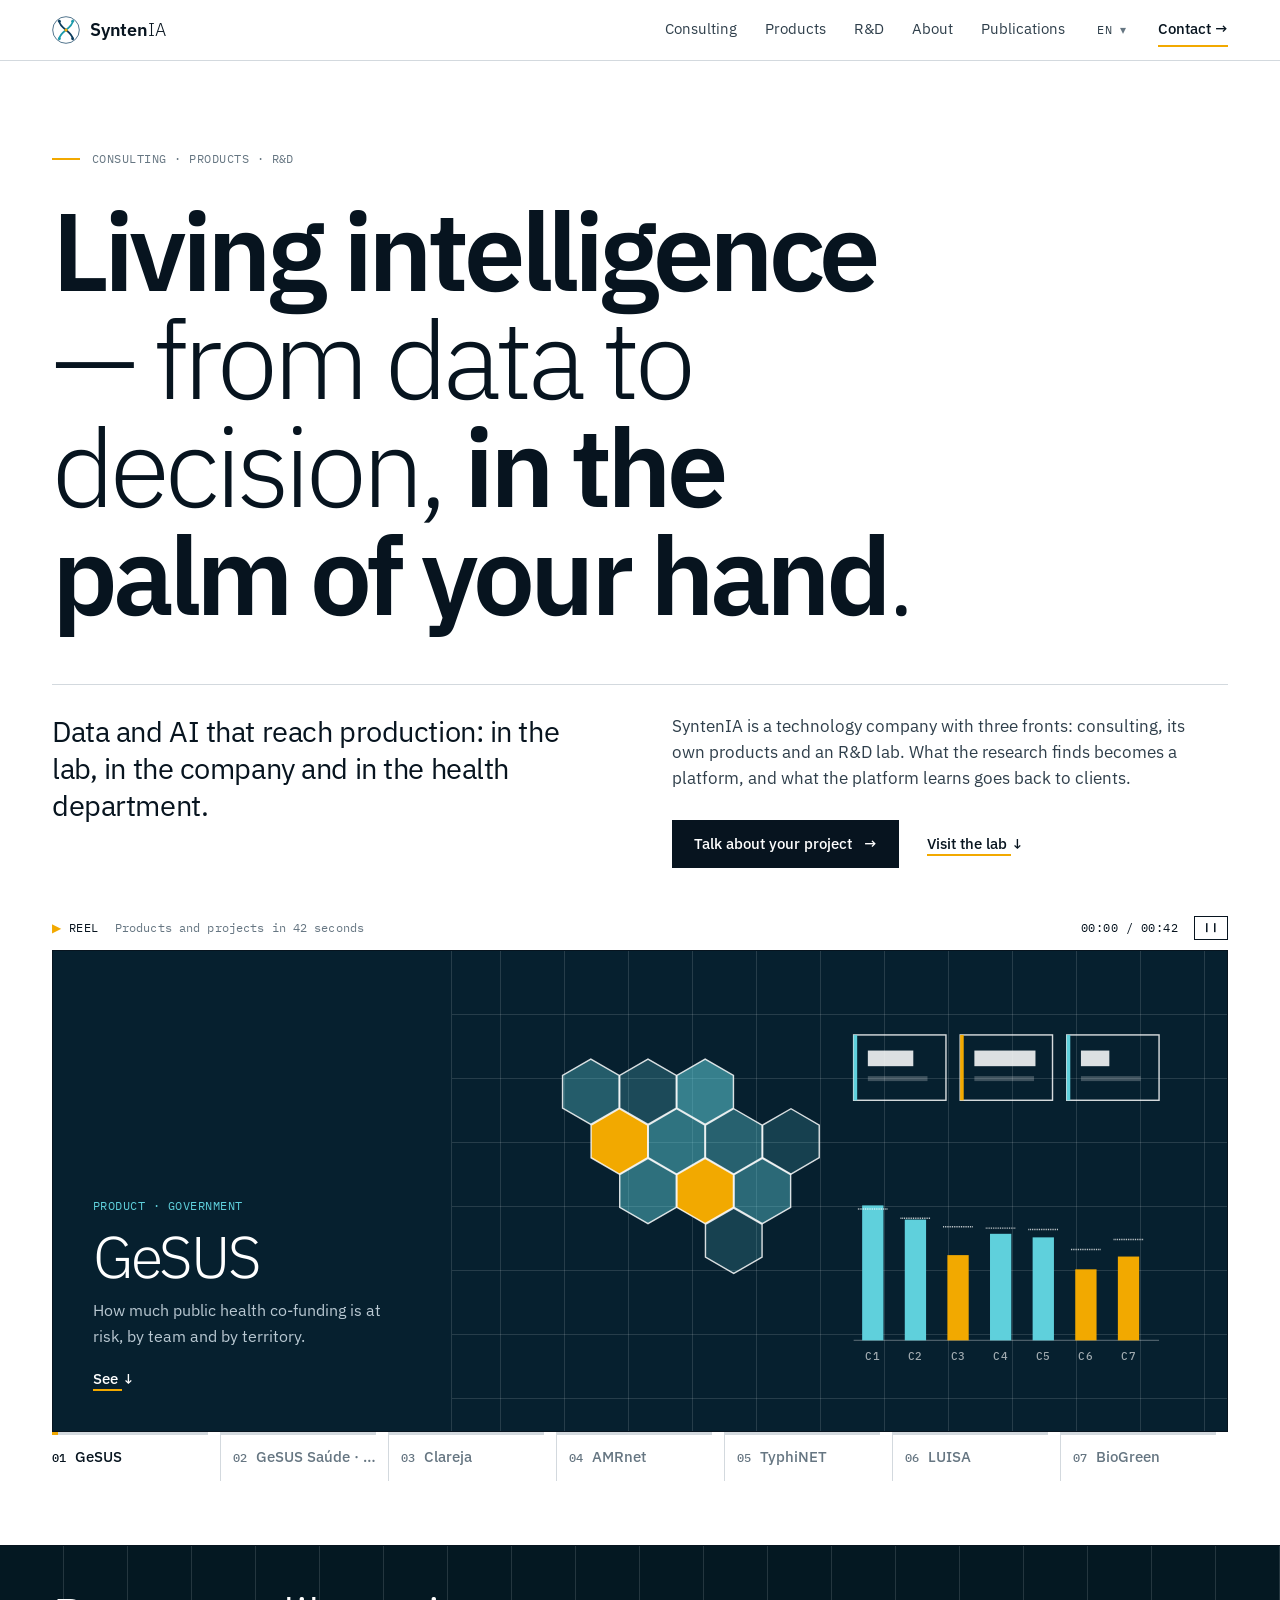
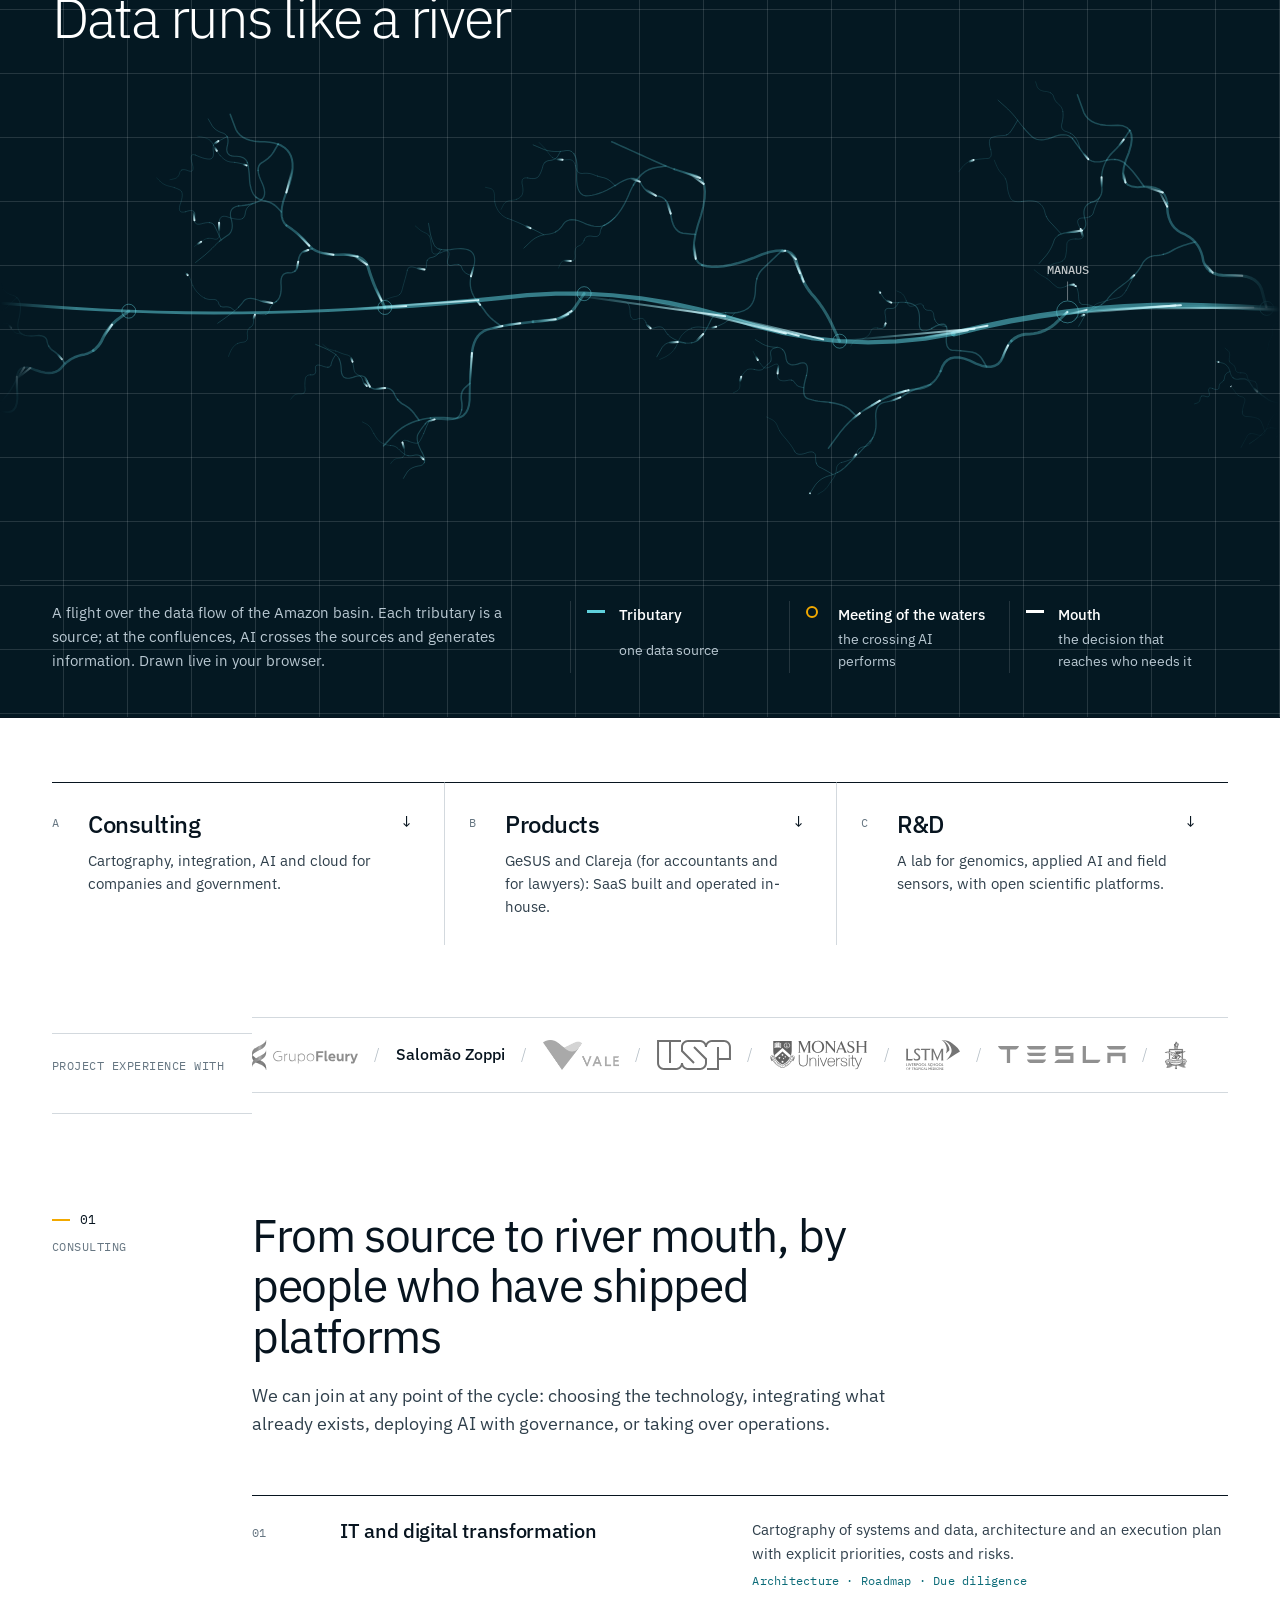
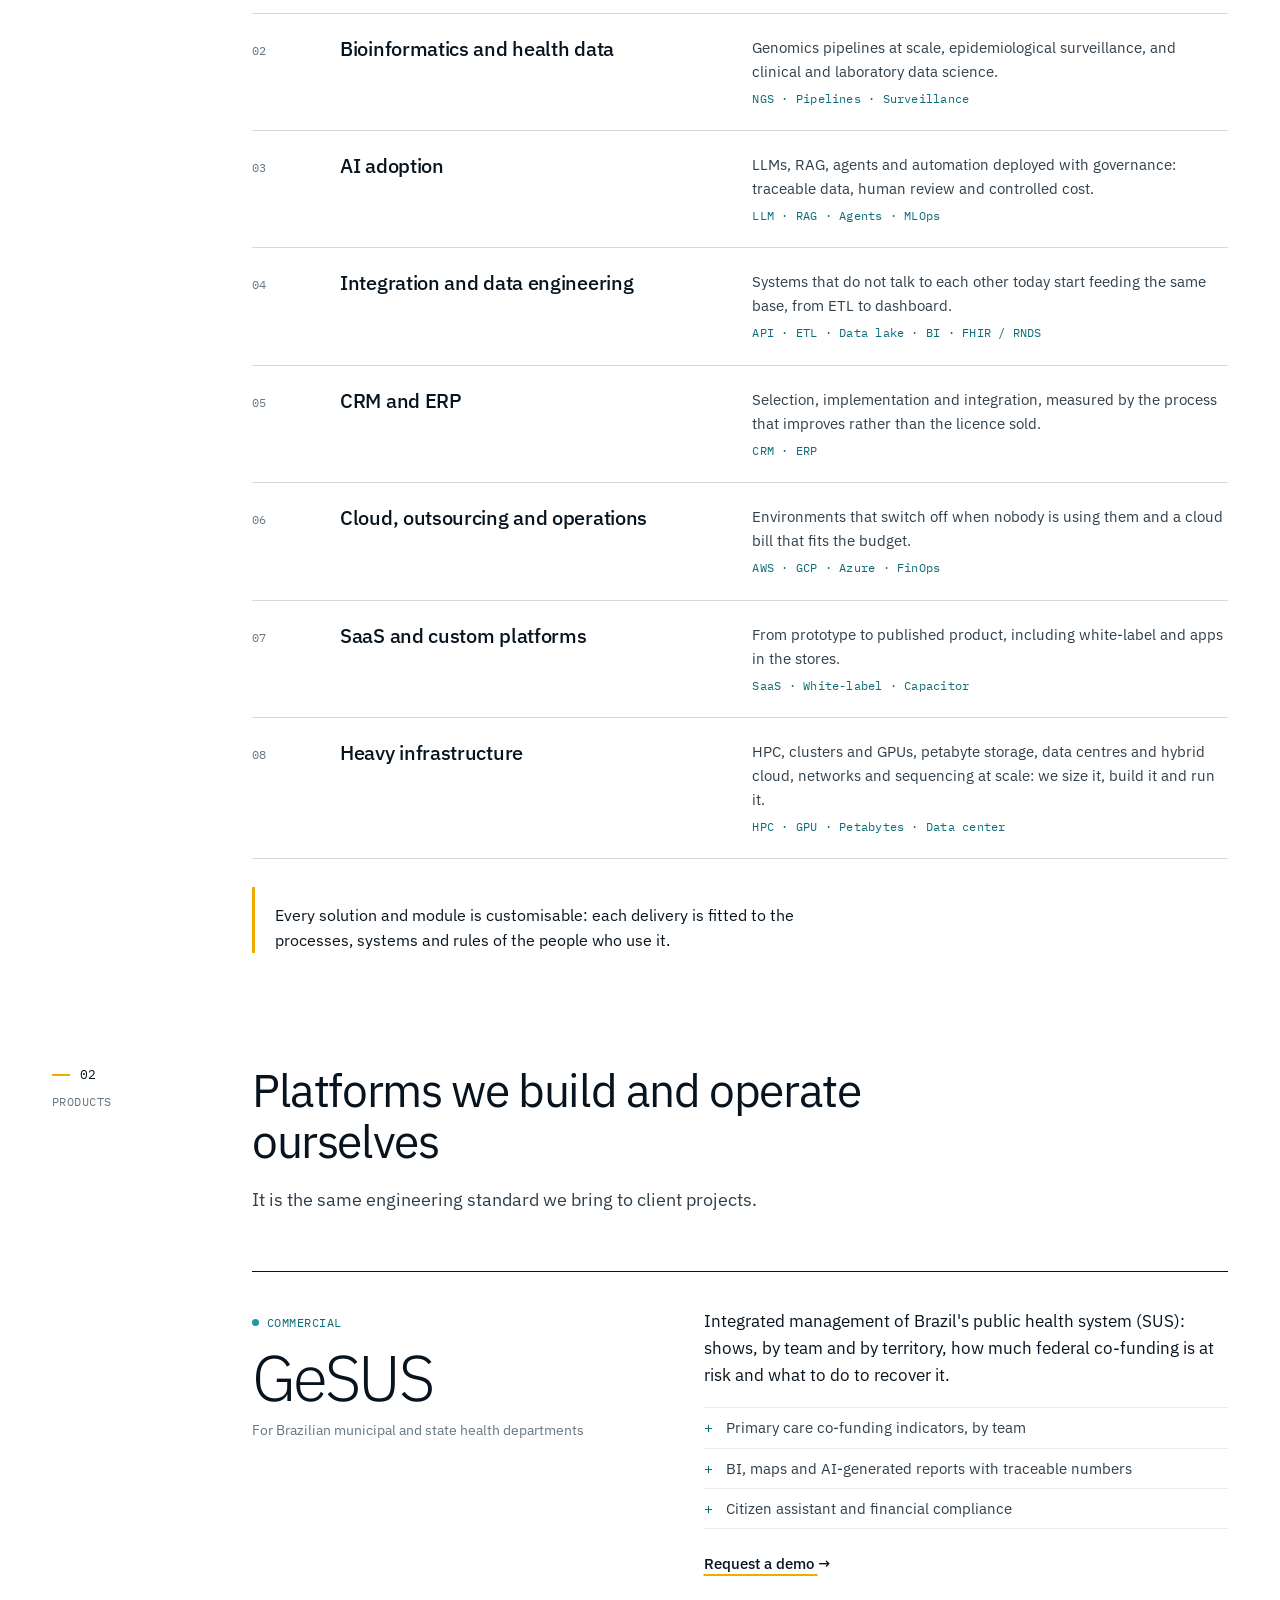
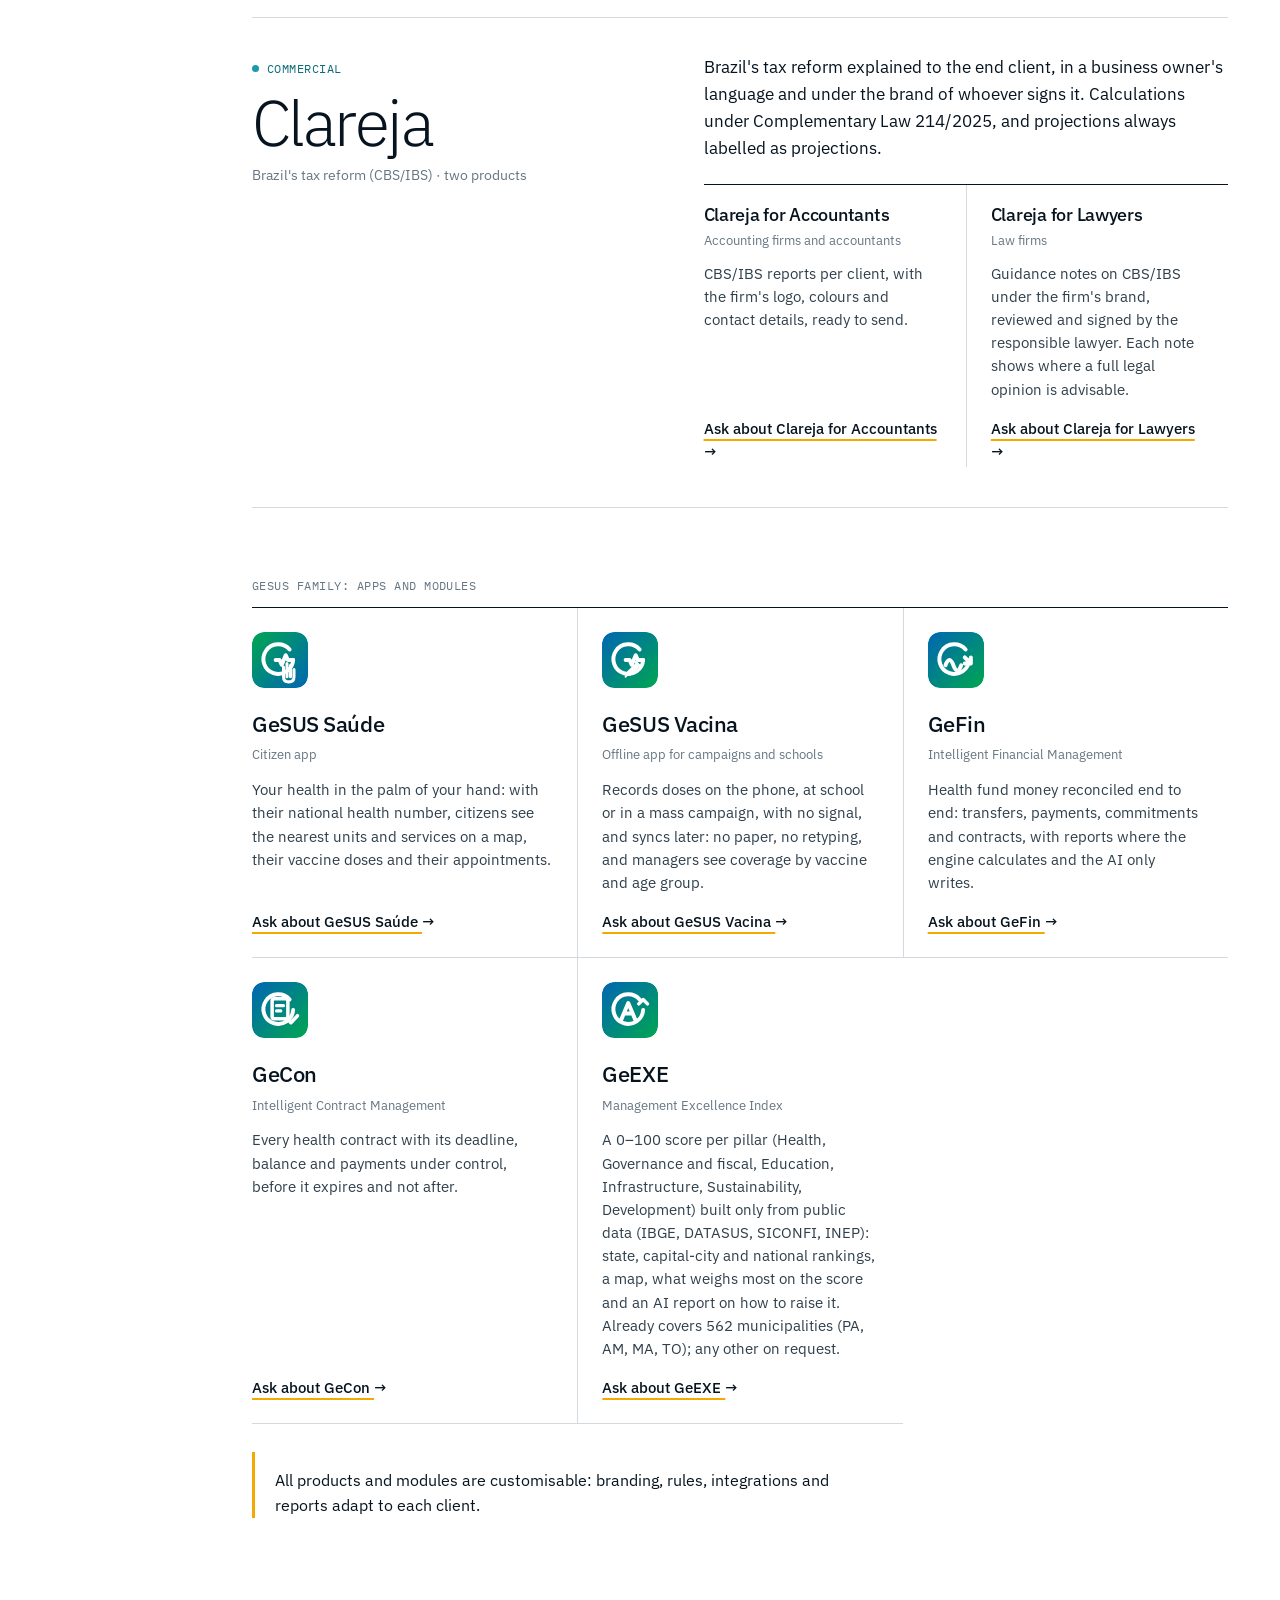
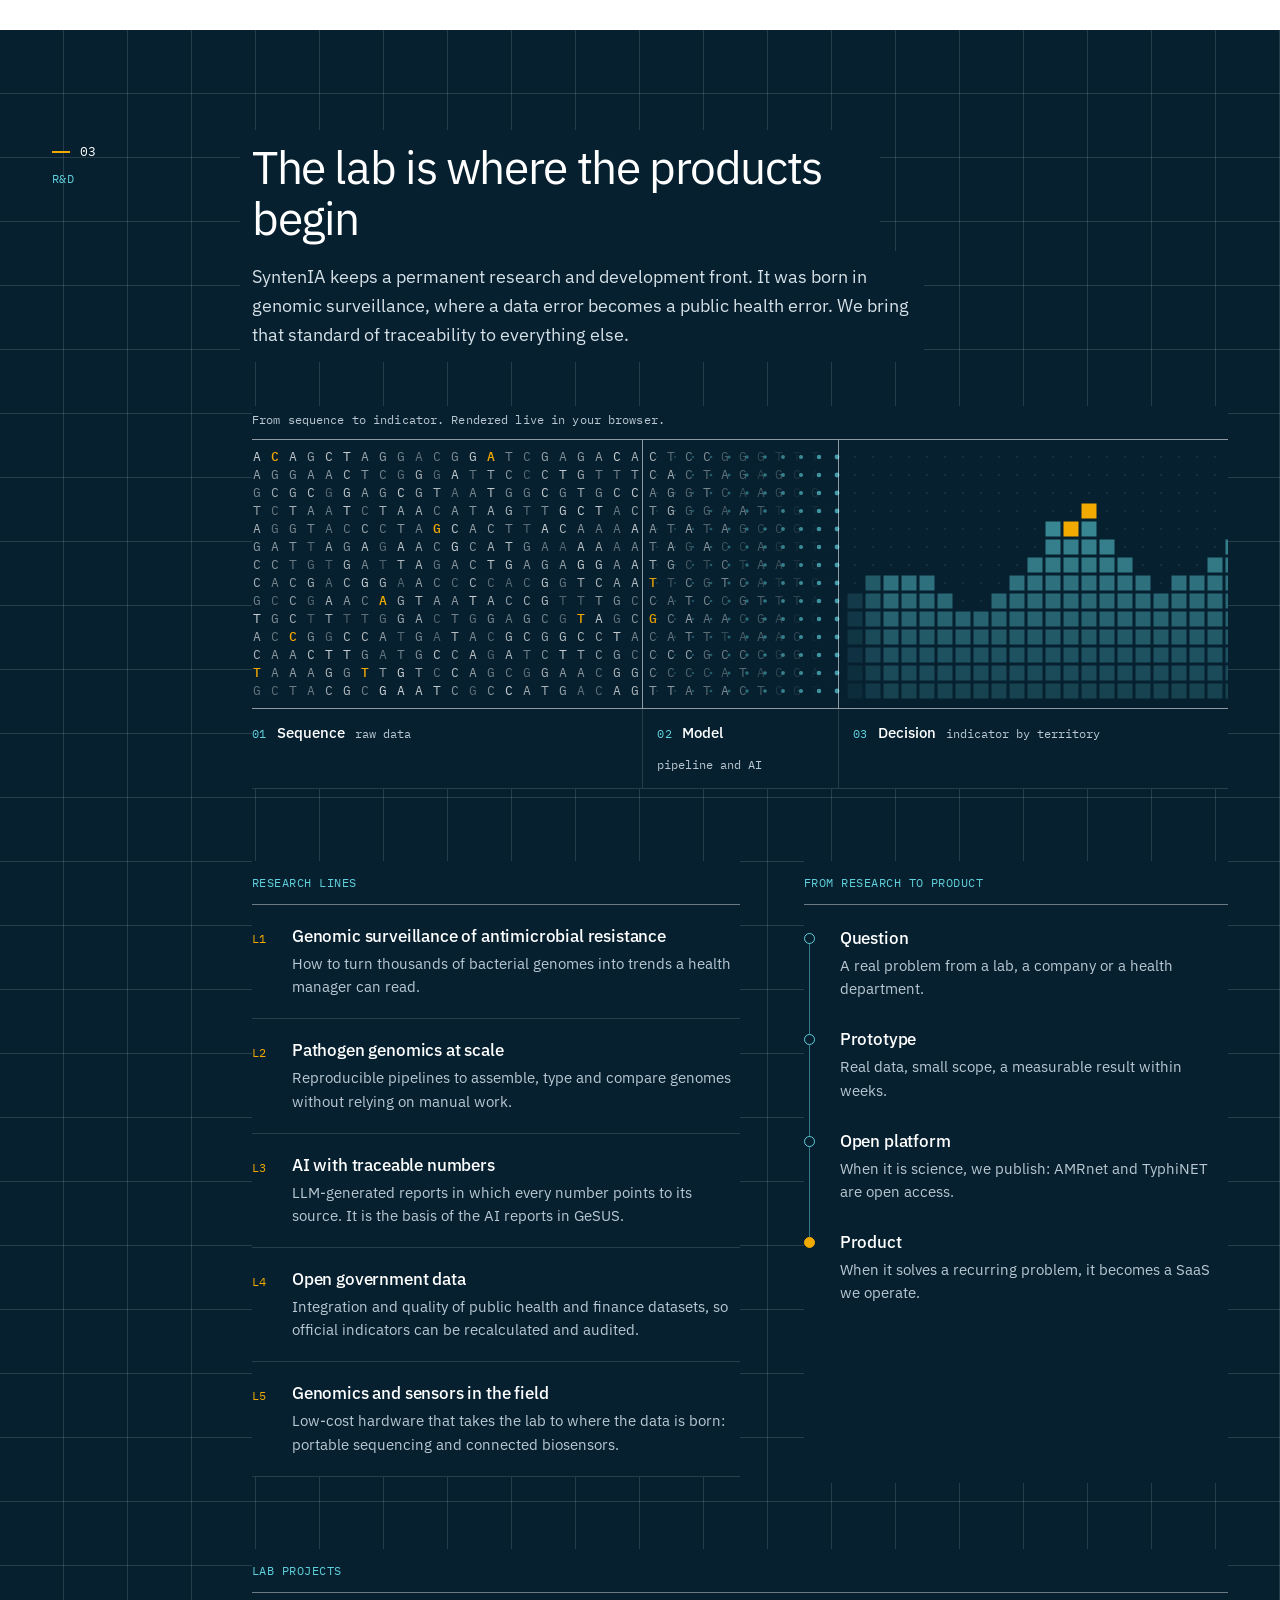
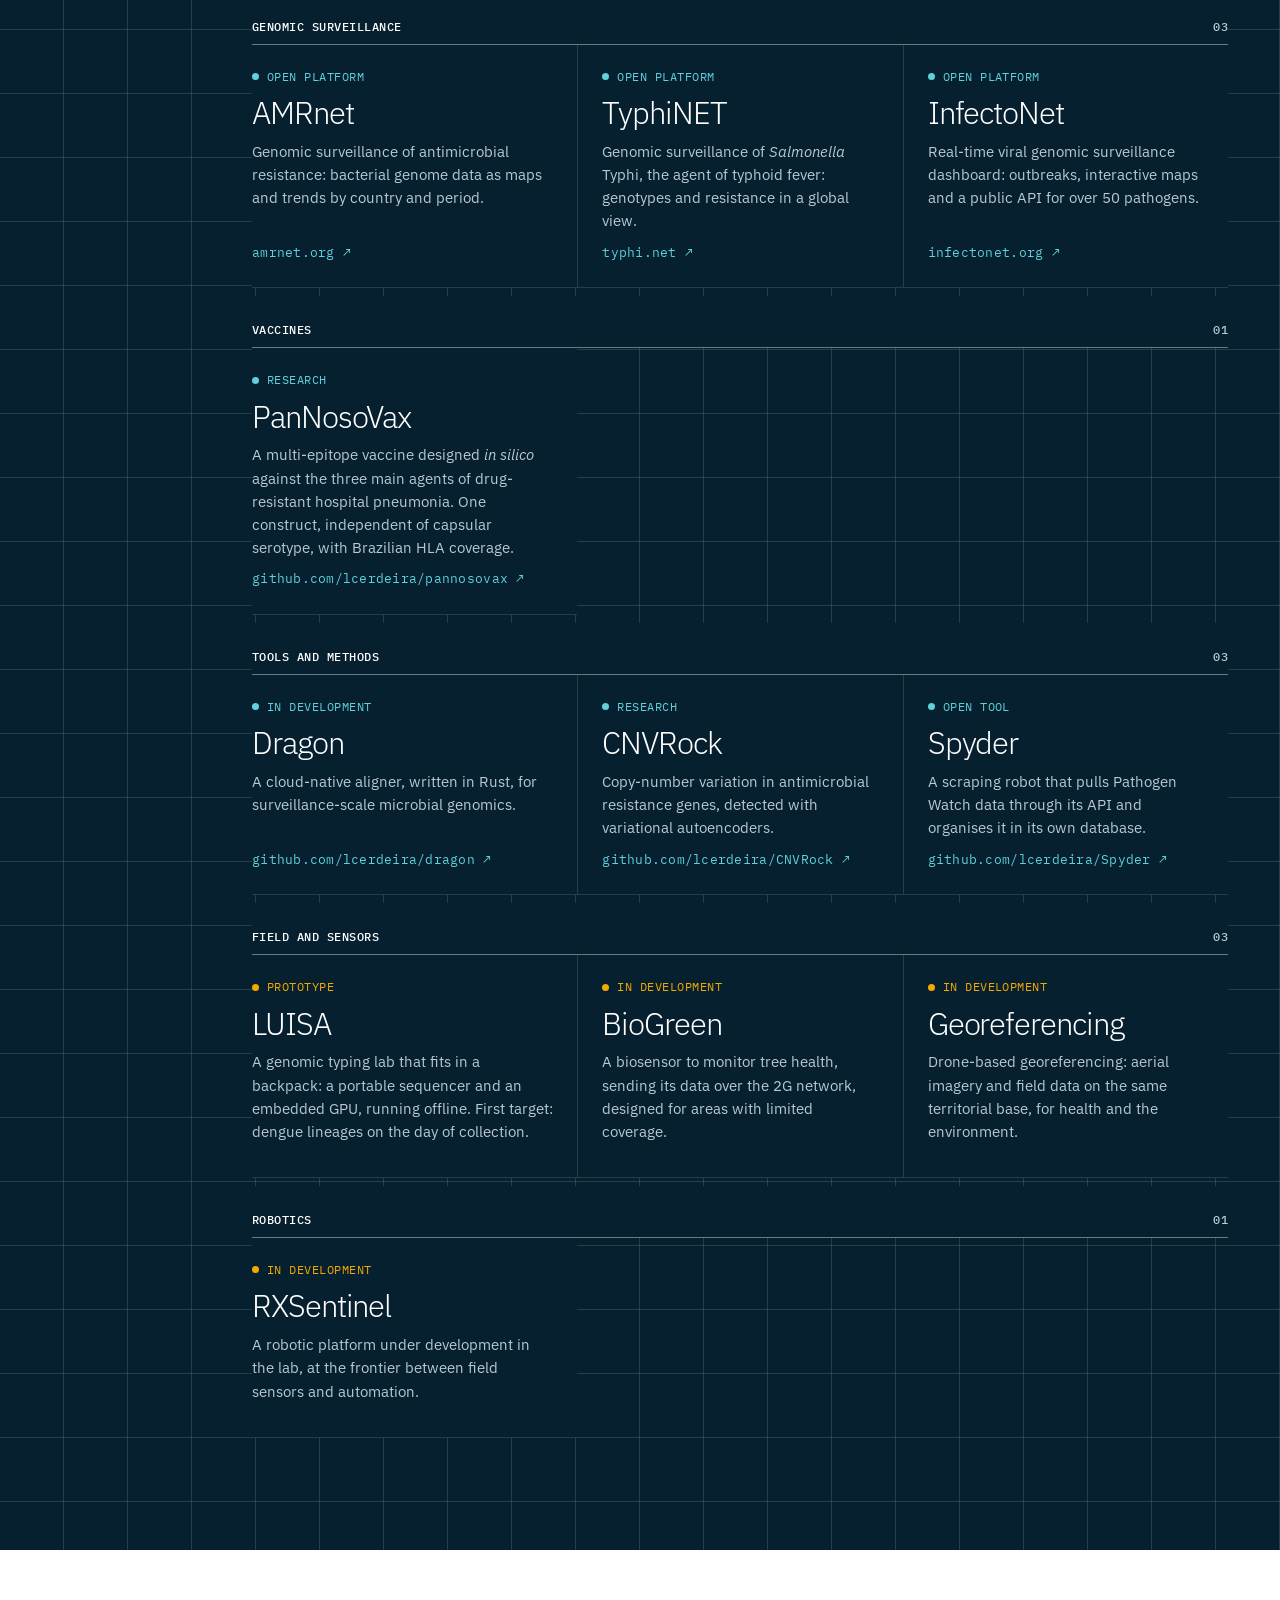
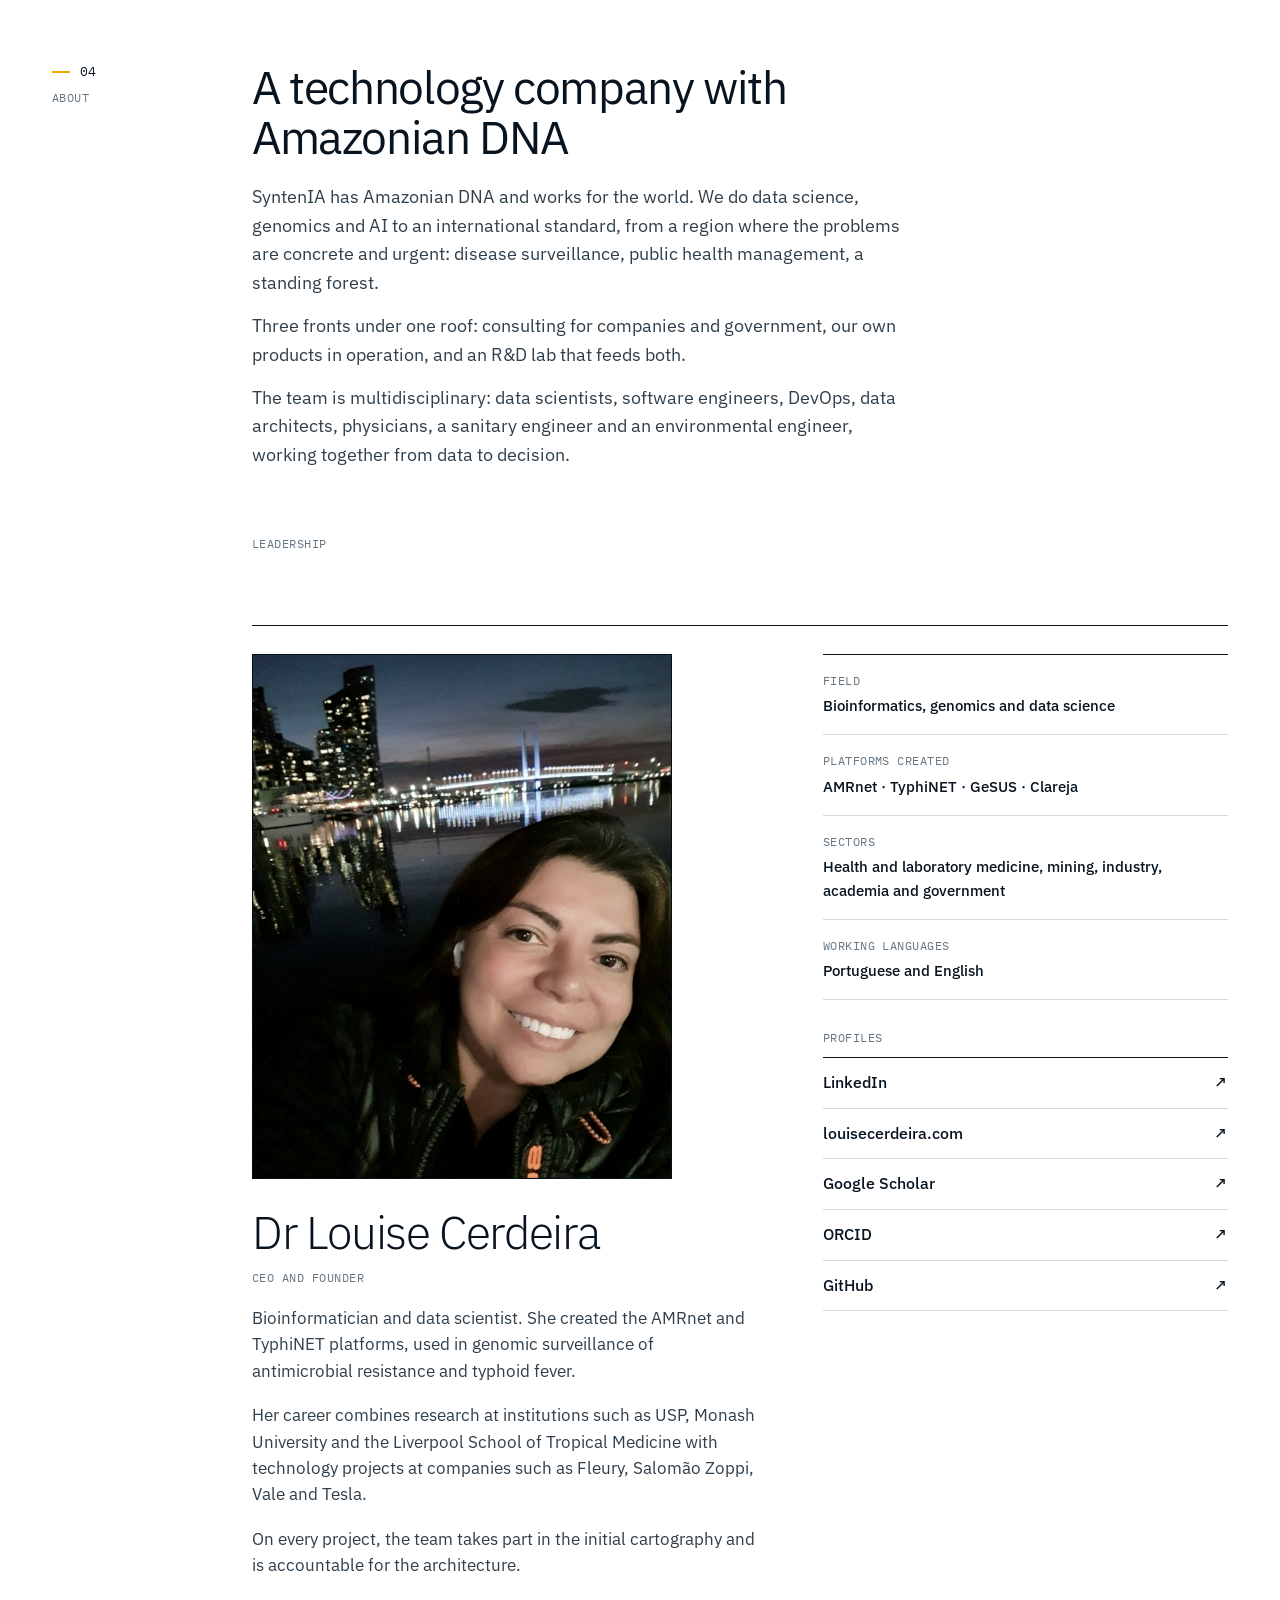
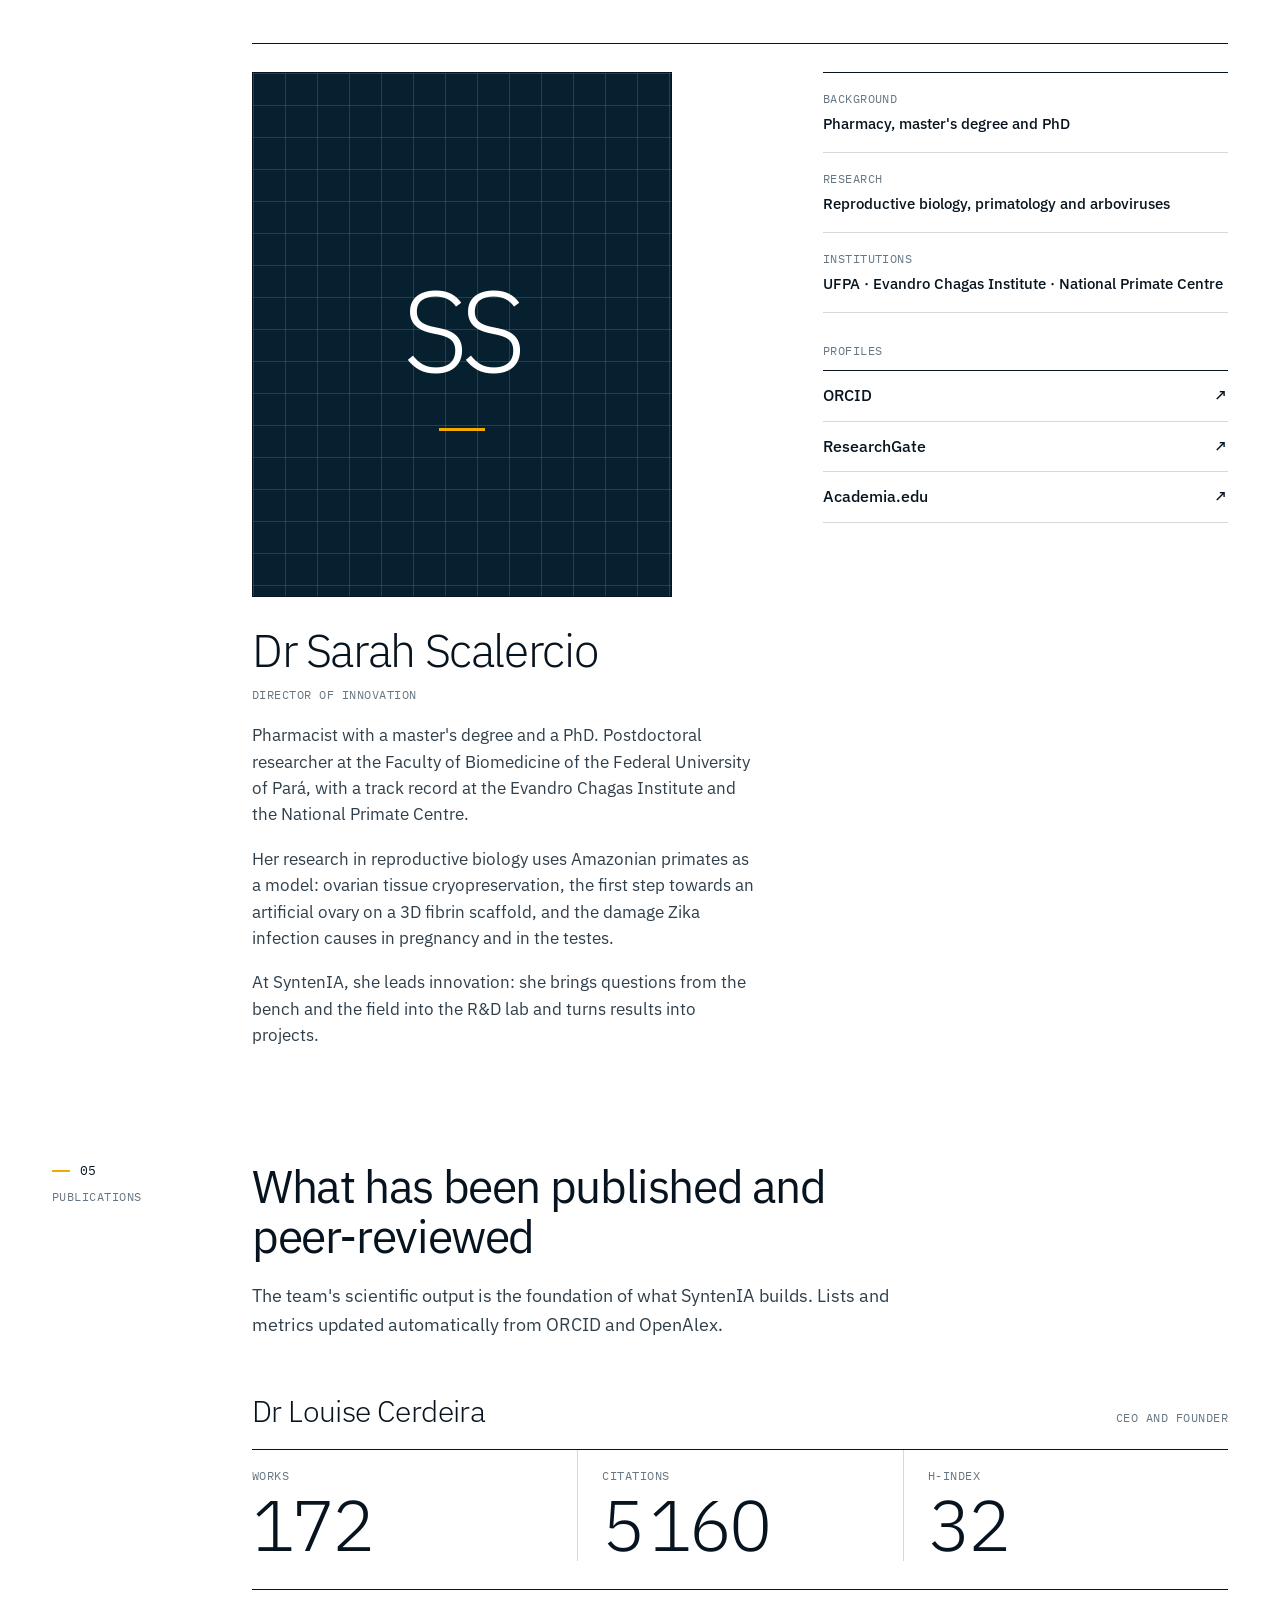
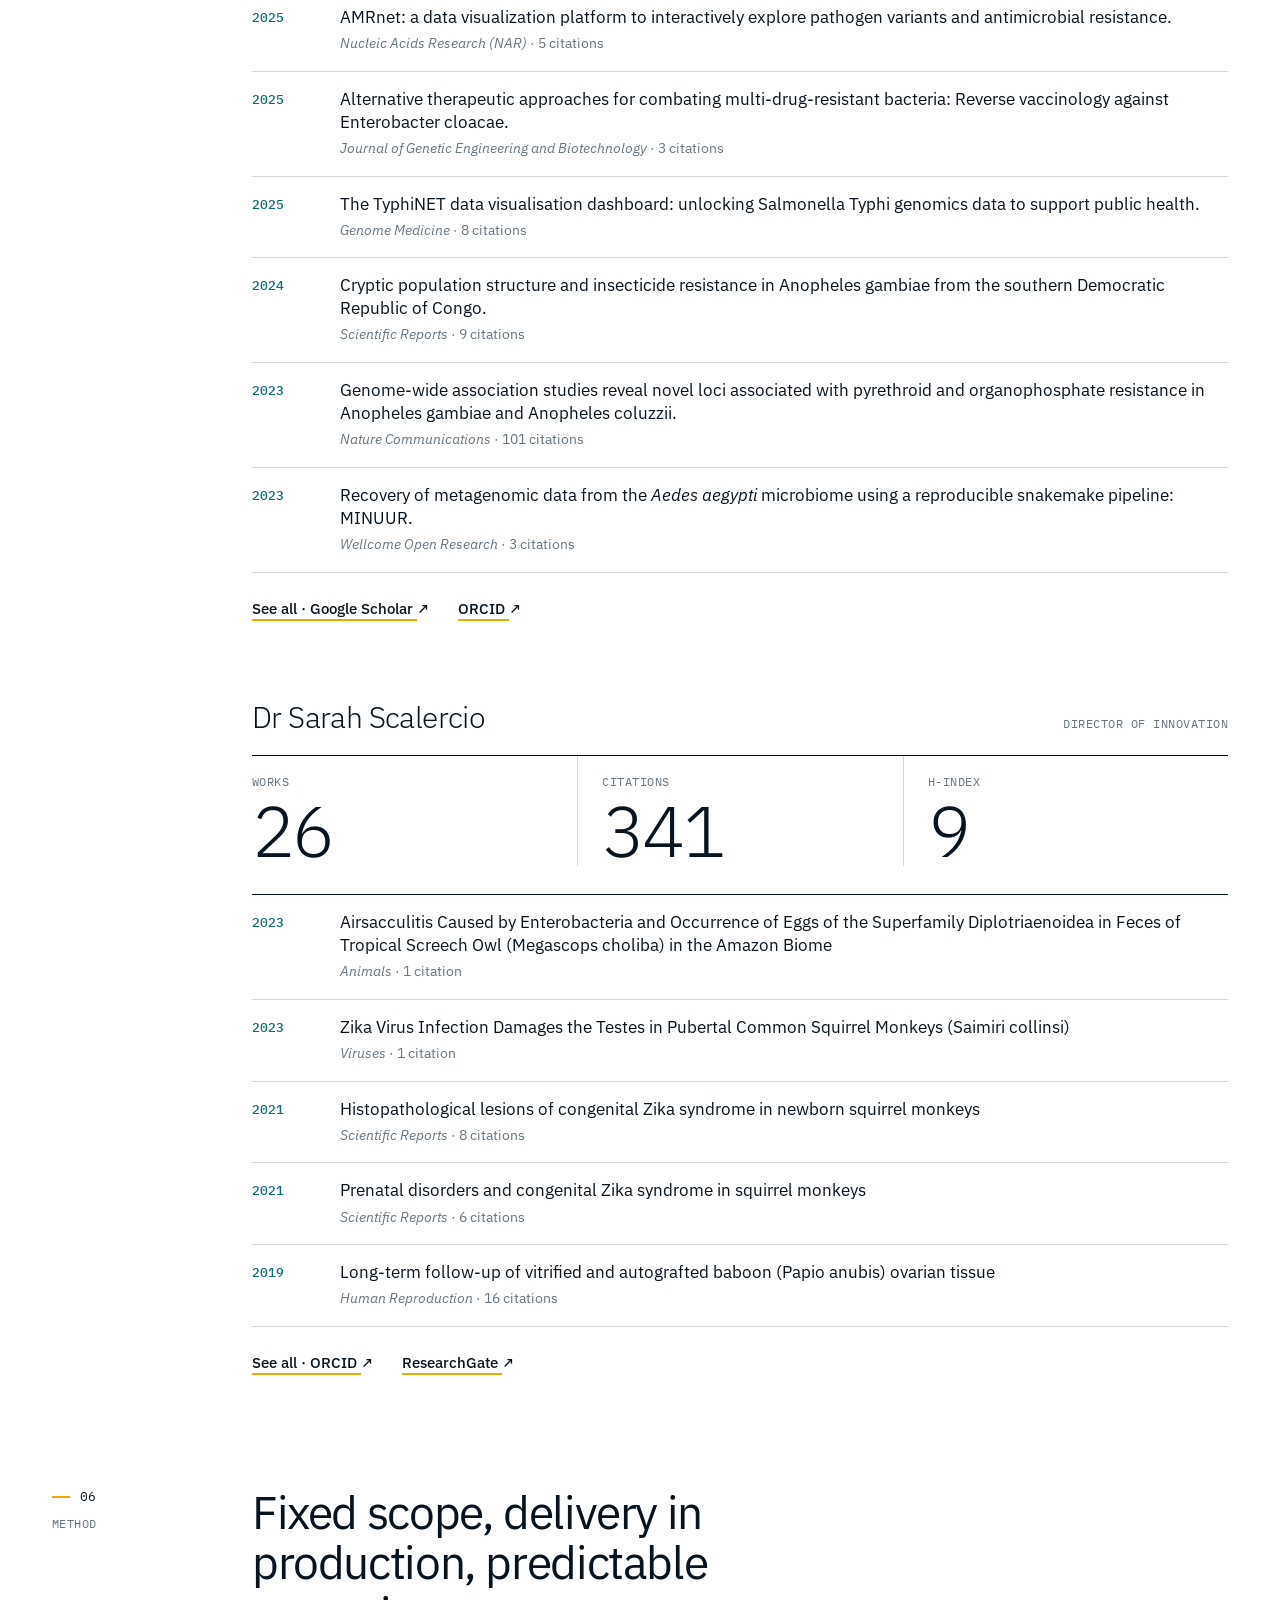
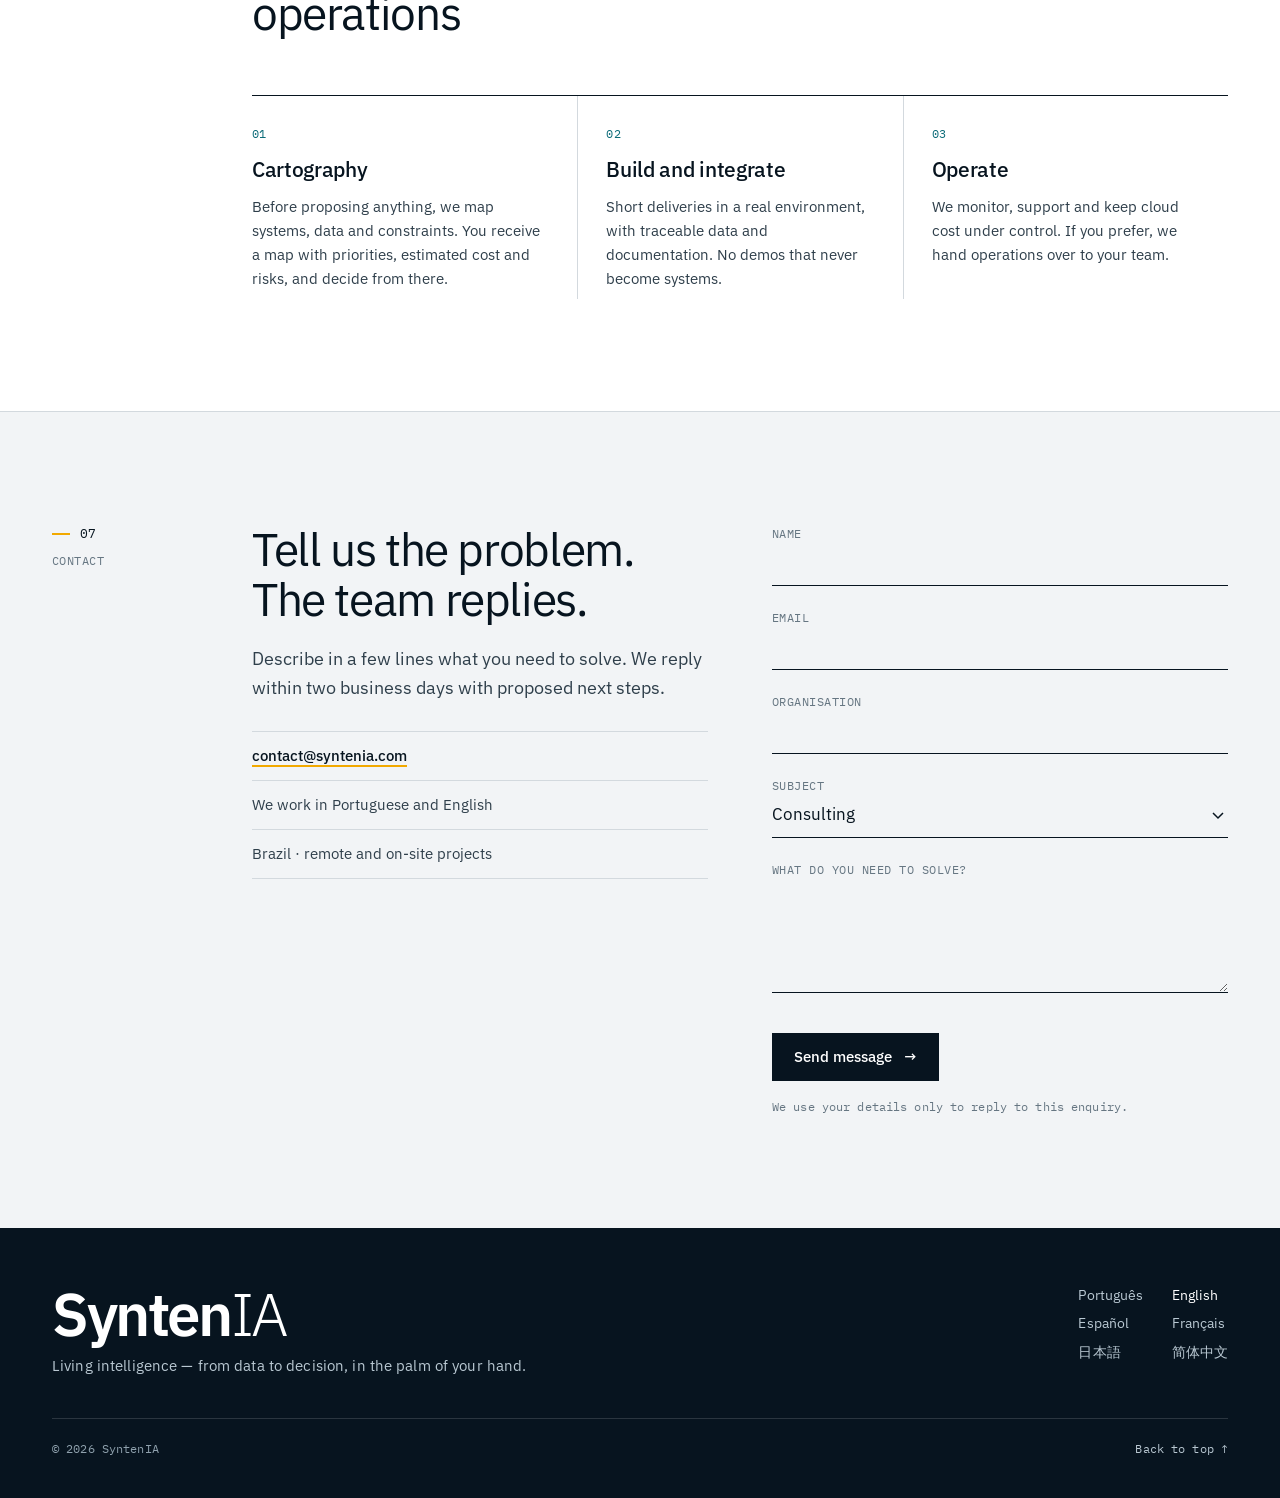
==== commit f8d4b2b7: "SyntenIA: site gerado 2026-09-21 Co-Authored-By: Louise Cerdeira <louise.cerdeira@gmail.com>" ====
--- a/en/index.html
+++ b/en/index.html
@@ -3,7 +3,7 @@
 <head>
 <meta charset="utf-8">
 <meta name="viewport" content="width=device-width, initial-scale=1">
-<title>SyntenIA — decode to decide: consulting, products and R&amp;D in data and AI</title>
+<title>SyntenIA — Living intelligence, from data to decision: consulting, products and R&amp;D in data and AI</title>
 <meta name="description" content="A technology company with three fronts: consulting, its own products (GeSUS, Clareja) and an R&amp;D lab in genomics and applied AI, creator of the AMRnet and TyphiNET platforms.">
 <link rel="canonical" href="https://syntenia.com/en/">
 <link rel="alternate" hreflang="pt-BR" href="https://syntenia.com/">
@@ -13,7 +13,7 @@
 <link rel="alternate" hreflang="ja" href="https://syntenia.com/ja/">
 <link rel="alternate" hreflang="zh-Hans" href="https://syntenia.com/zh/">
 <link rel="alternate" hreflang="x-default" href="https://syntenia.com/">
-<meta property="og:title" content="SyntenIA — decode to decide: consulting, products and R&amp;D in data and AI">
+<meta property="og:title" content="SyntenIA — Living intelligence, from data to decision: consulting, products and R&amp;D in data and AI">
 <meta property="og:description" content="A technology company with three fronts: consulting, its own products (GeSUS, Clareja) and an R&amp;D lab in genomics and applied AI, creator of the AMRnet and TyphiNET platforms.">
 <meta property="og:type" content="website">
 <meta property="og:locale" content="en_GB">
@@ -58,7 +58,7 @@
 <main>
 <section class="hero frame">
   <p class="kicker">Consulting · Products · R&amp;D</p>
-  <h1><em>Decode</em> to <em>decide</em>.</h1>
+  <h1><em>Living intelligence</em> — from data to decision, <em>in the palm of your hand</em>.</h1>
   <div class="hero-grid">
     <p class="lead">Data and AI that reach production: in the lab, in the company and in the health department.</p>
     <div>
@@ -211,6 +211,13 @@
         <p>Every health contract with its deadline, balance and payments under control, before it expires and not after.</p>
         <a class="link" href="#contato" data-subject="GeCon">Ask about GeCon <span aria-hidden="true">→</span></a>
       </li>
+      <li>
+        <img src="../assets/geexe.svg" width="56" height="56" alt="" loading="lazy">
+        <h4>GeEXE</h4>
+        <p class="for">Management Excellence Index</p>
+        <p>A 0–100 score per pillar (Health, Governance and fiscal, Education, Infrastructure, Sustainability, Development) built only from public data (IBGE, DATASUS, SICONFI, INEP): state, capital-city and national rankings, a map, what weighs most on the score and an AI report on how to raise it. Already covers 562 municipalities (PA, AM, MA, TO); any other on request.</p>
+        <a class="link" href="#contato" data-subject="GeEXE">Ask about GeEXE <span aria-hidden="true">→</span></a>
+      </li>
     </ul>
     <p class="custom">All products and modules are customisable: branding, rules, integrations and reports adapt to each client.</p>
   </div>
@@ -389,7 +396,7 @@
         <label for="f-org">Organisation</label>
         <input id="f-org" name="organization" autocomplete="organization">
         <label for="f-subject">Subject</label>
-        <select id="f-subject" name="subject"><option>Consulting</option><option>GeSUS</option><option>GeSUS Saúde / GeSUS Vacina</option><option>GeFin / GeCon</option><option>Clareja for Accountants</option><option>Clareja for Lawyers</option><option>Bioinformatics / R&amp;D</option><option>Other</option></select>
+        <select id="f-subject" name="subject"><option>Consulting</option><option>GeSUS</option><option>GeSUS Saúde / GeSUS Vacina</option><option>GeFin / GeCon</option><option>GeEXE</option><option>Clareja for Accountants</option><option>Clareja for Lawyers</option><option>Bioinformatics / R&amp;D</option><option>Other</option></select>
         <label for="f-msg">What do you need to solve?</label>
         <textarea id="f-msg" name="message" rows="4" required></textarea>
         <input class="hp" type="text" name="_gotcha" tabindex="-1" autocomplete="off" aria-hidden="true">
@@ -403,7 +410,7 @@
 
 <footer>
   <div class="frame">
-    <div class="sig"><span class="wm"><b>Synten</b>IA</span><span class="slogan">Decode to decide.</span></div>
+    <div class="sig"><span class="wm"><b>Synten</b>IA</span><span class="slogan">Living intelligence — from data to decision, in the palm of your hand.</span></div>
     <ul class="langs">
         <li><a href=".././" hreflang="pt-BR" lang="pt-BR">Português</a></li>
         <li><a href="../en/" hreflang="en" lang="en" aria-current="page">English</a></li>
--- a/styles.css
+++ b/styles.css
@@ -206,9 +206,9 @@
 .product .body .edition p:not(.for) { font-size: 14.5px; color: var(--ink-2); margin: 10px 0 16px; }
 .edition .link { margin-top: auto; font-size: 14.5px; align-self: flex-start; }
 /* família GeSUS: apps e módulos */
-.family { display: grid; grid-template-columns: repeat(4, minmax(0, 1fr)); }
+.family { display: grid; grid-template-columns: repeat(3, minmax(0, 1fr)); }
 .family li { display: flex; flex-direction: column; padding: 24px 24px 24px 0; border-bottom: 1px solid var(--line); }
-.family li + li { padding-left: 24px; border-left: 1px solid var(--line); }
+.family li:not(:nth-child(3n + 1)) { padding-left: 24px; border-left: 1px solid var(--line); }
 .family img { width: 56px; height: 56px; border-radius: 12px; }
 .family h4 { font-size: 22px; font-weight: 500; letter-spacing: -0.02em; margin-top: 18px; }
 .family .for { font-size: 13px; color: var(--mute); margin-top: 4px; }
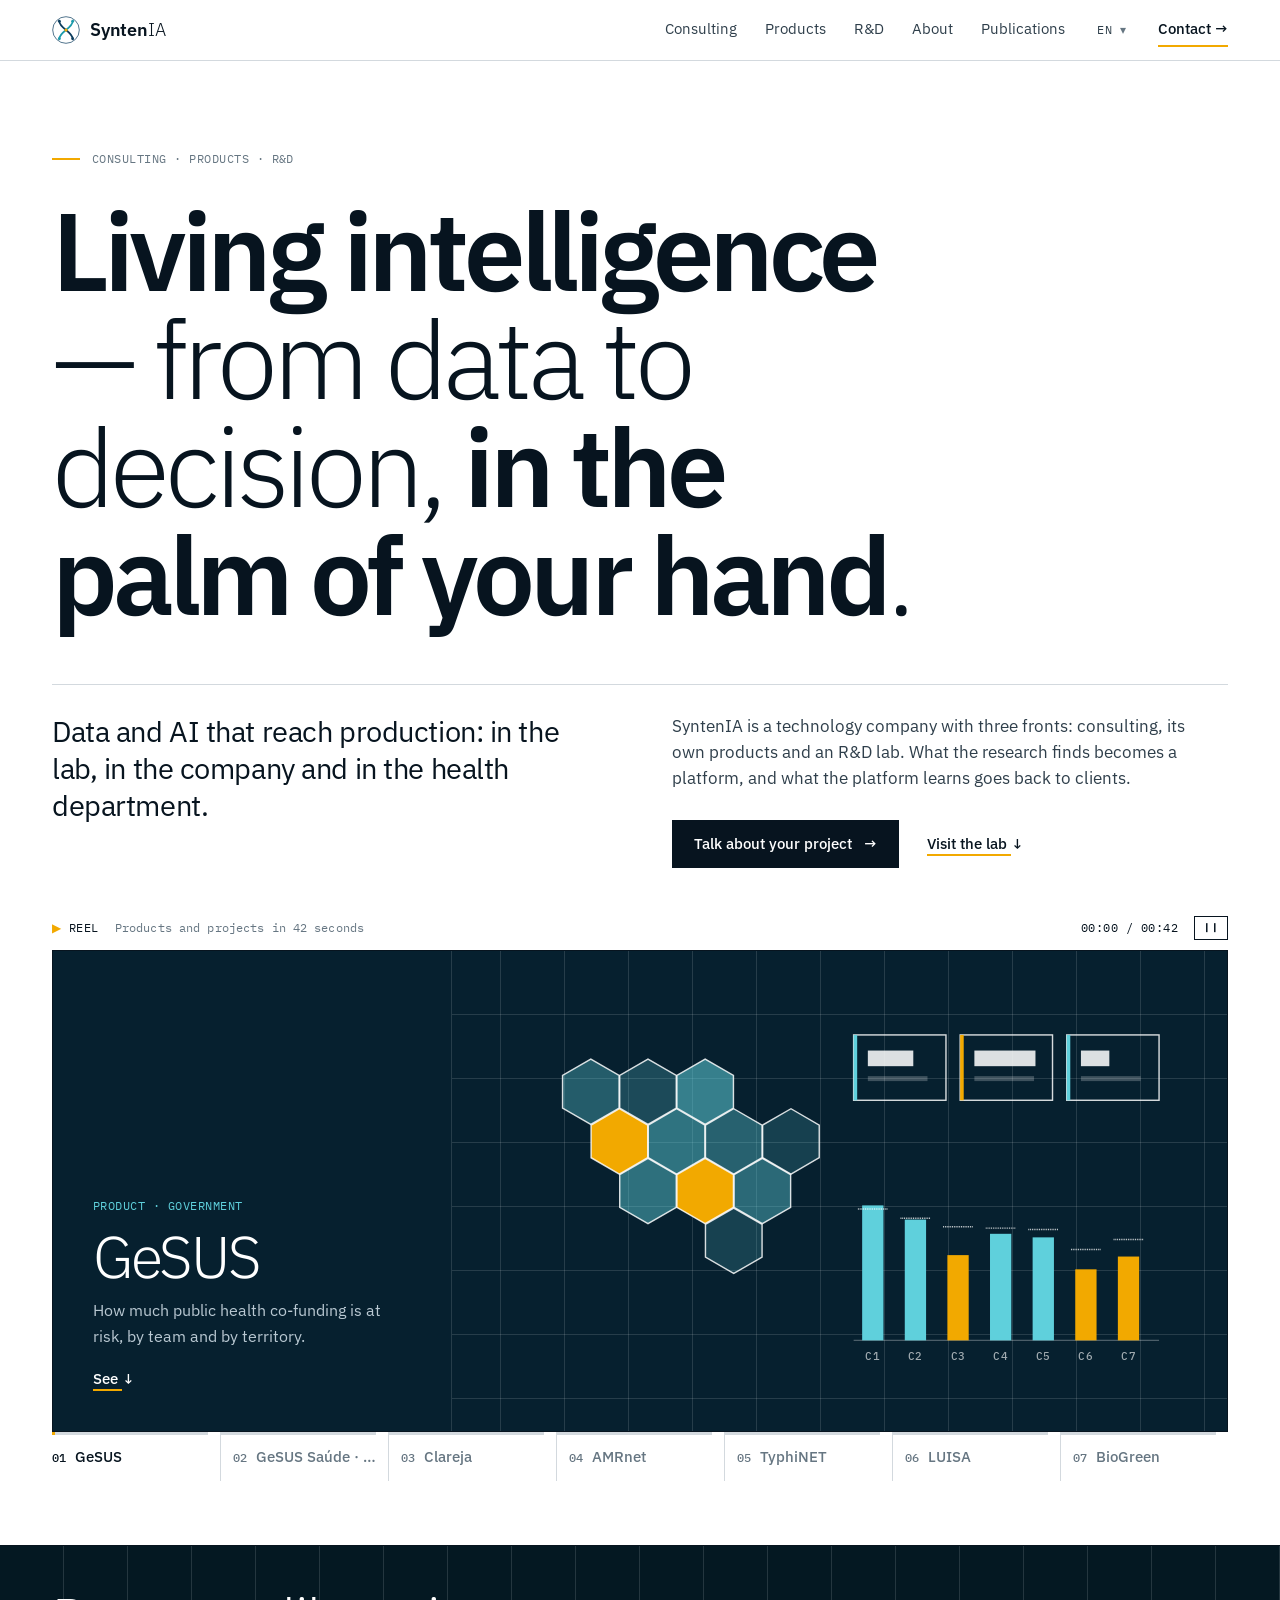
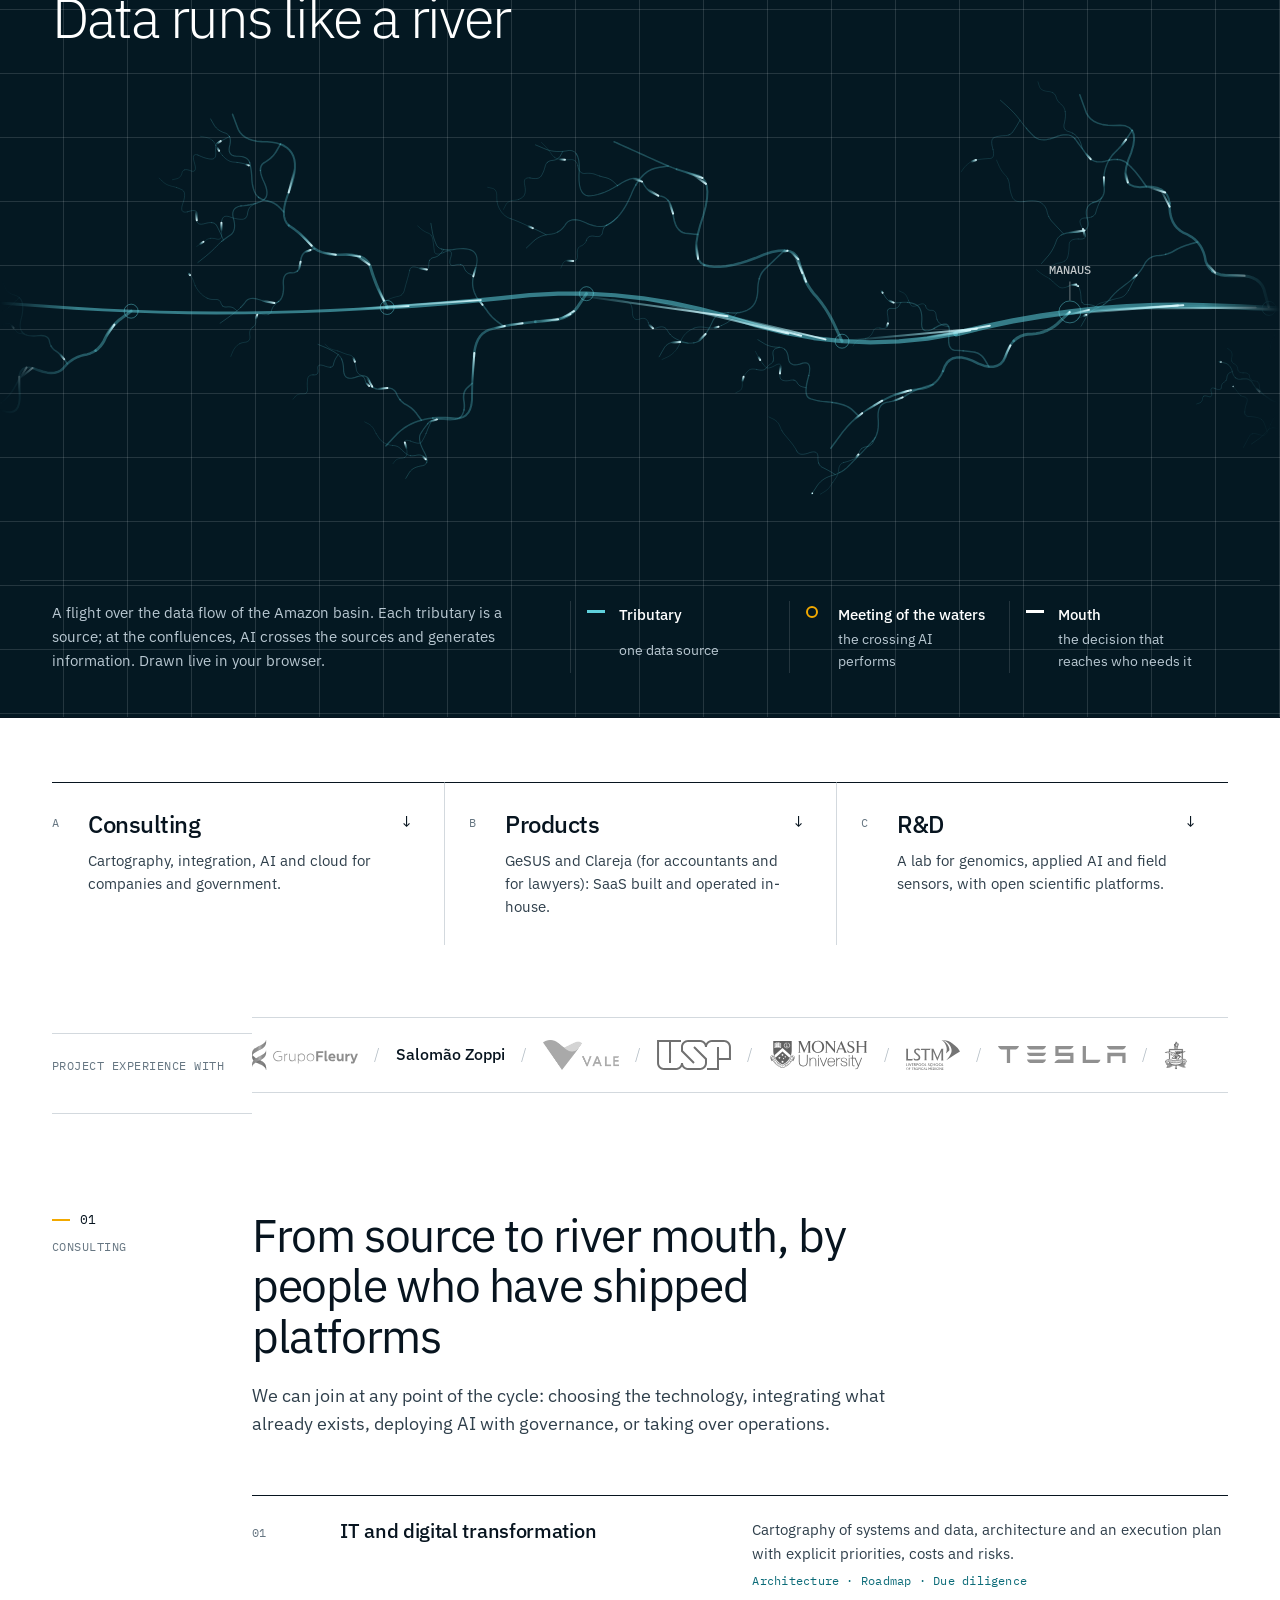
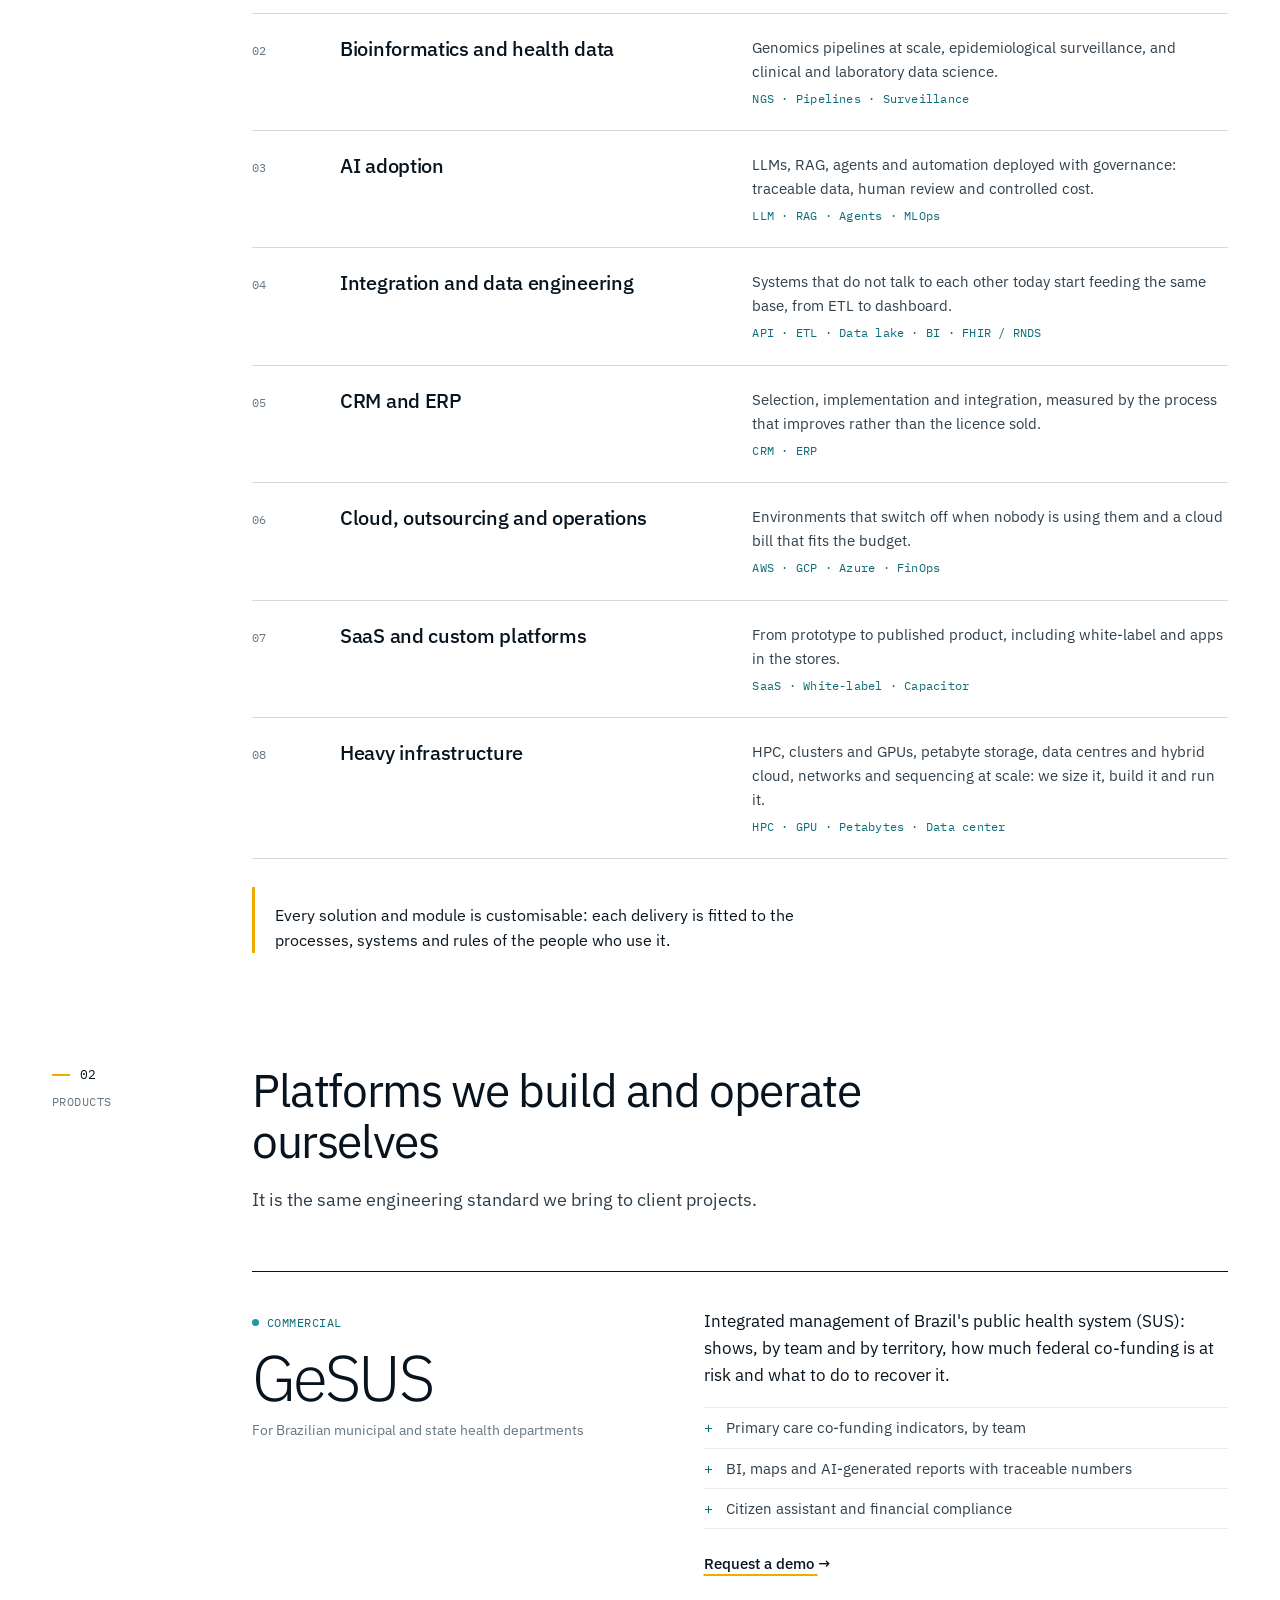
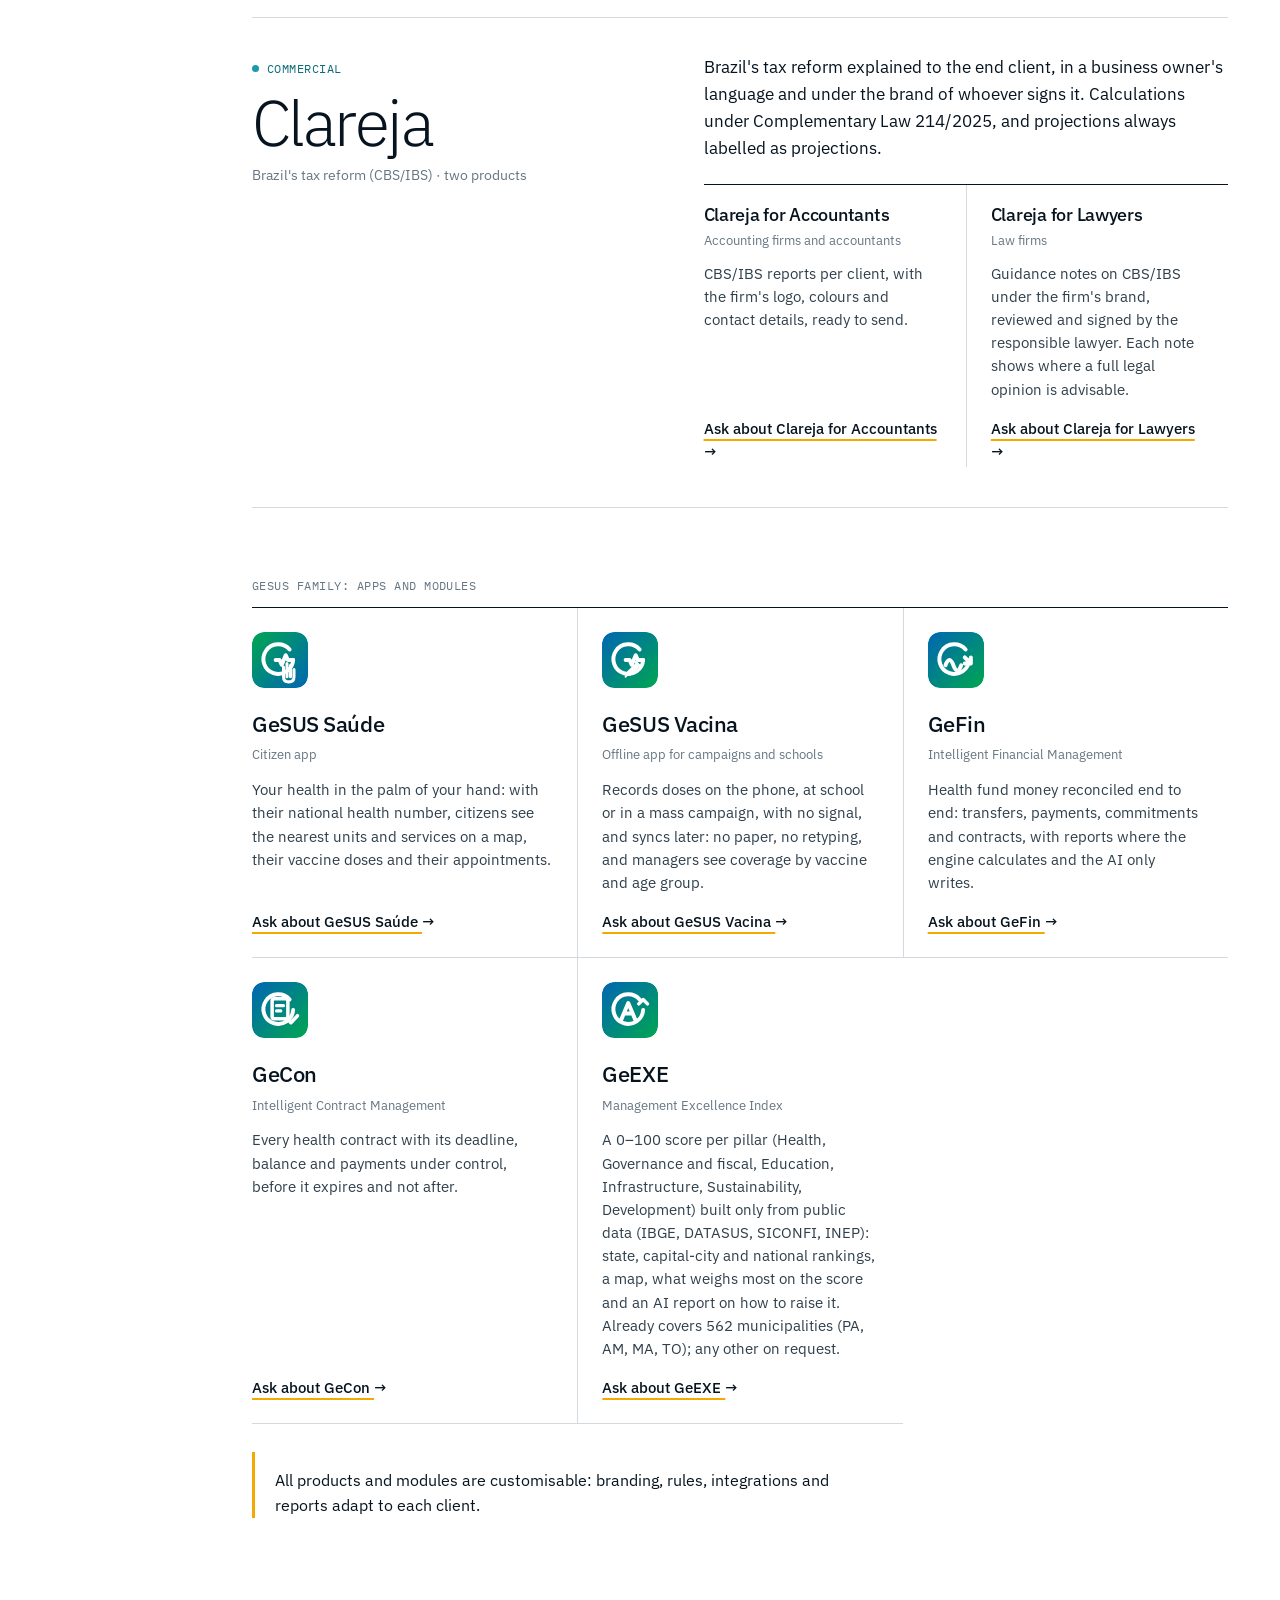
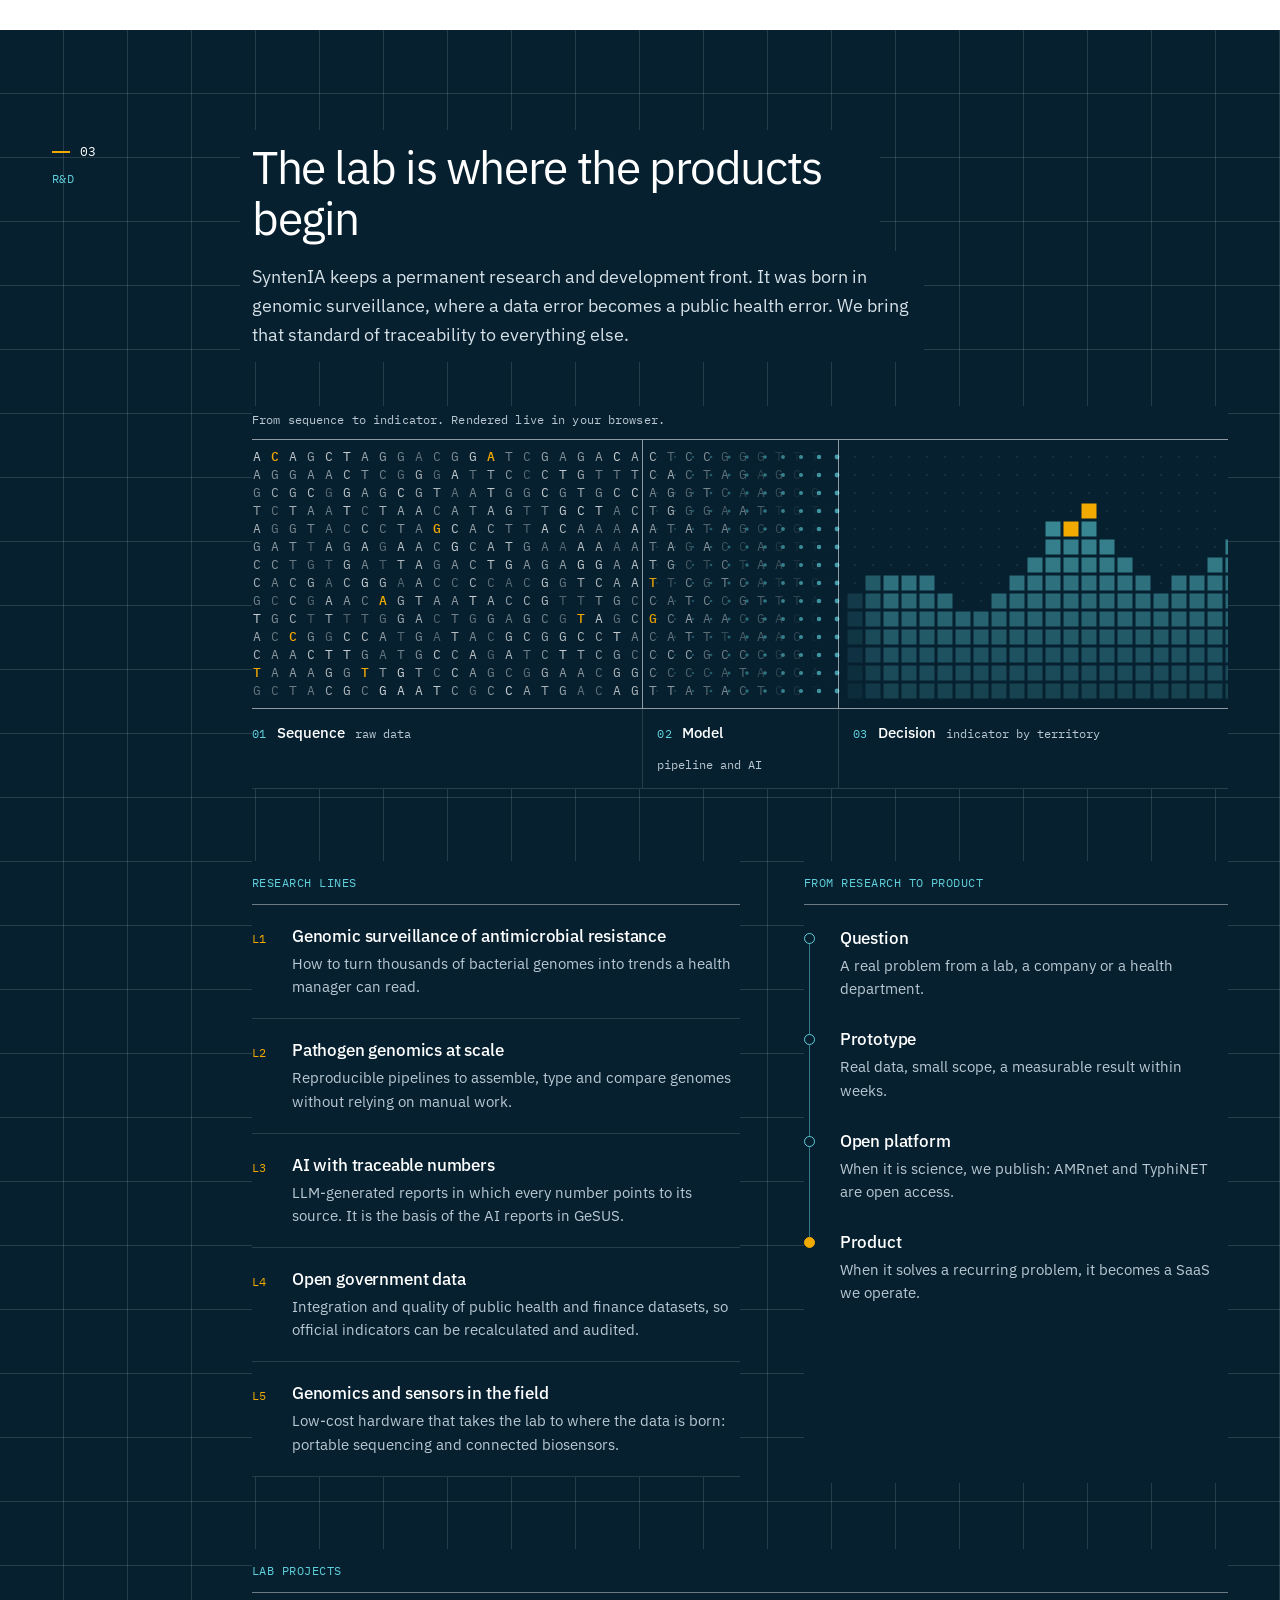
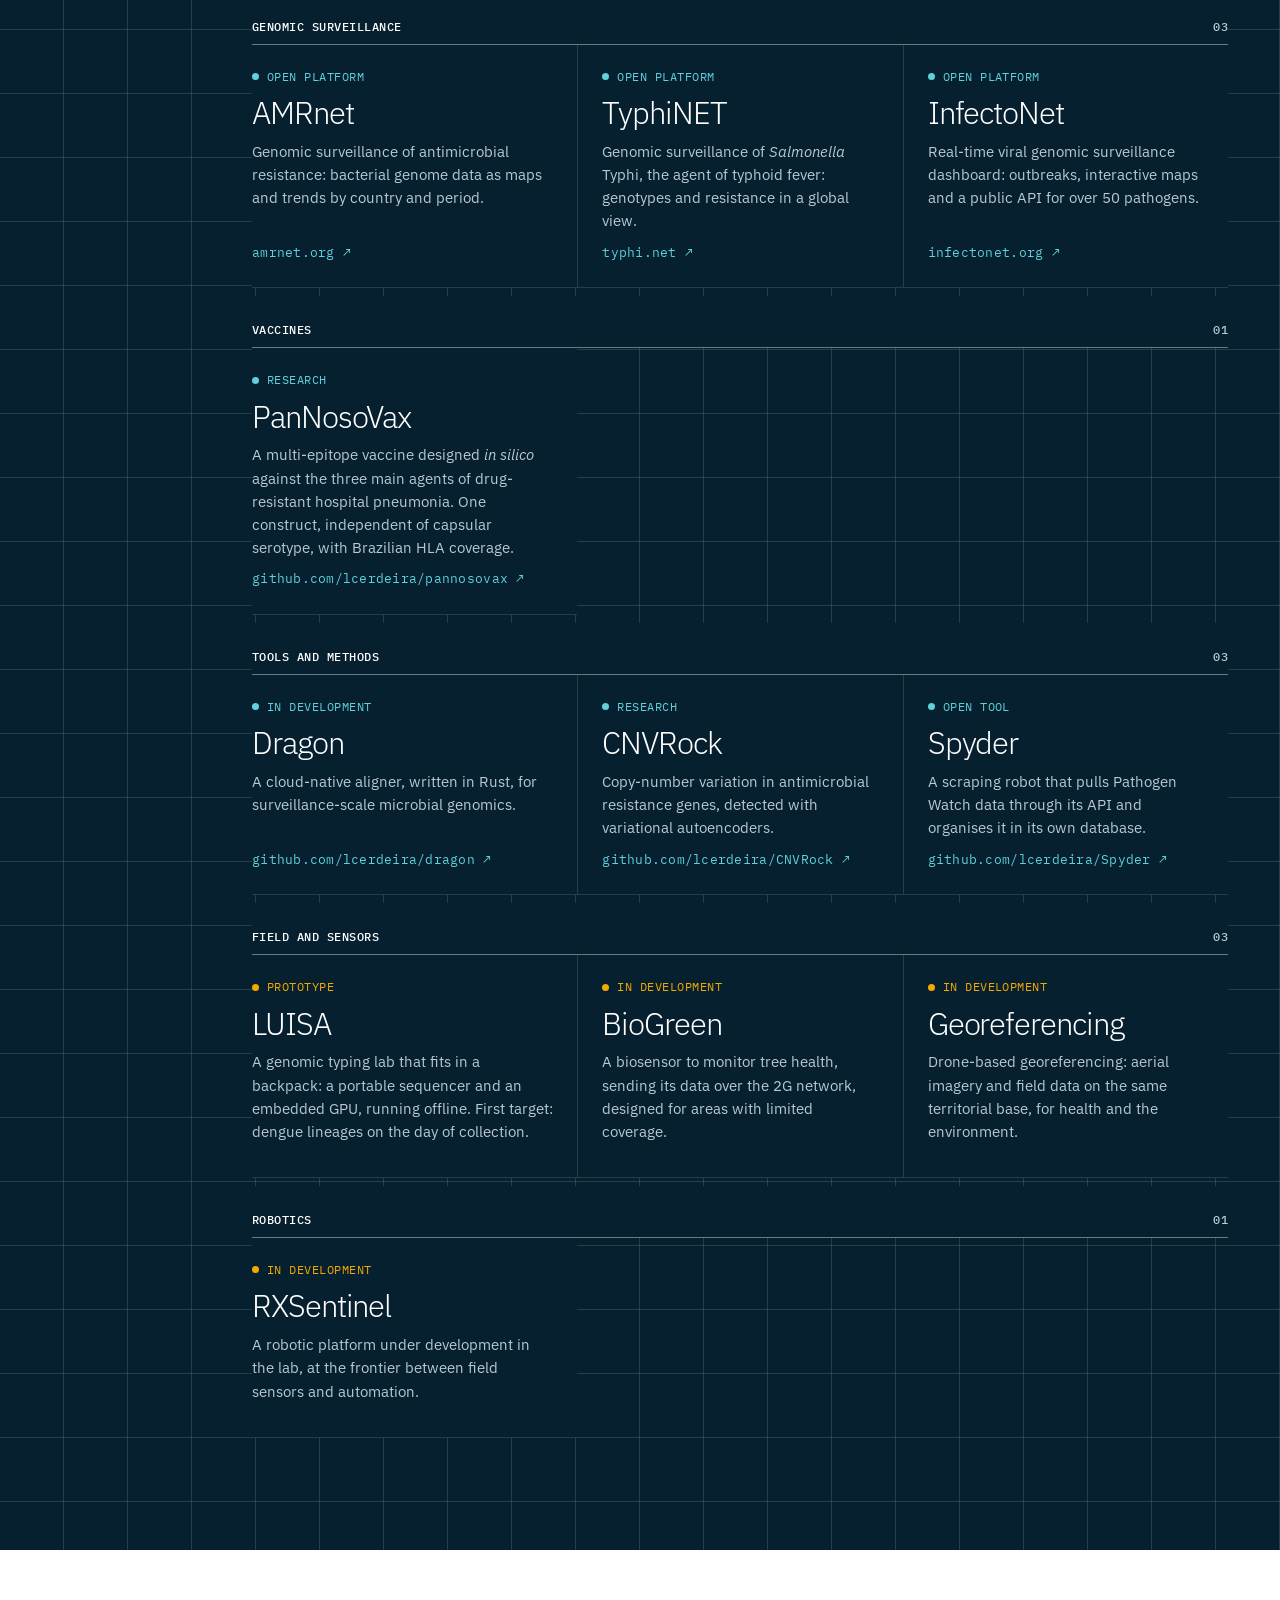
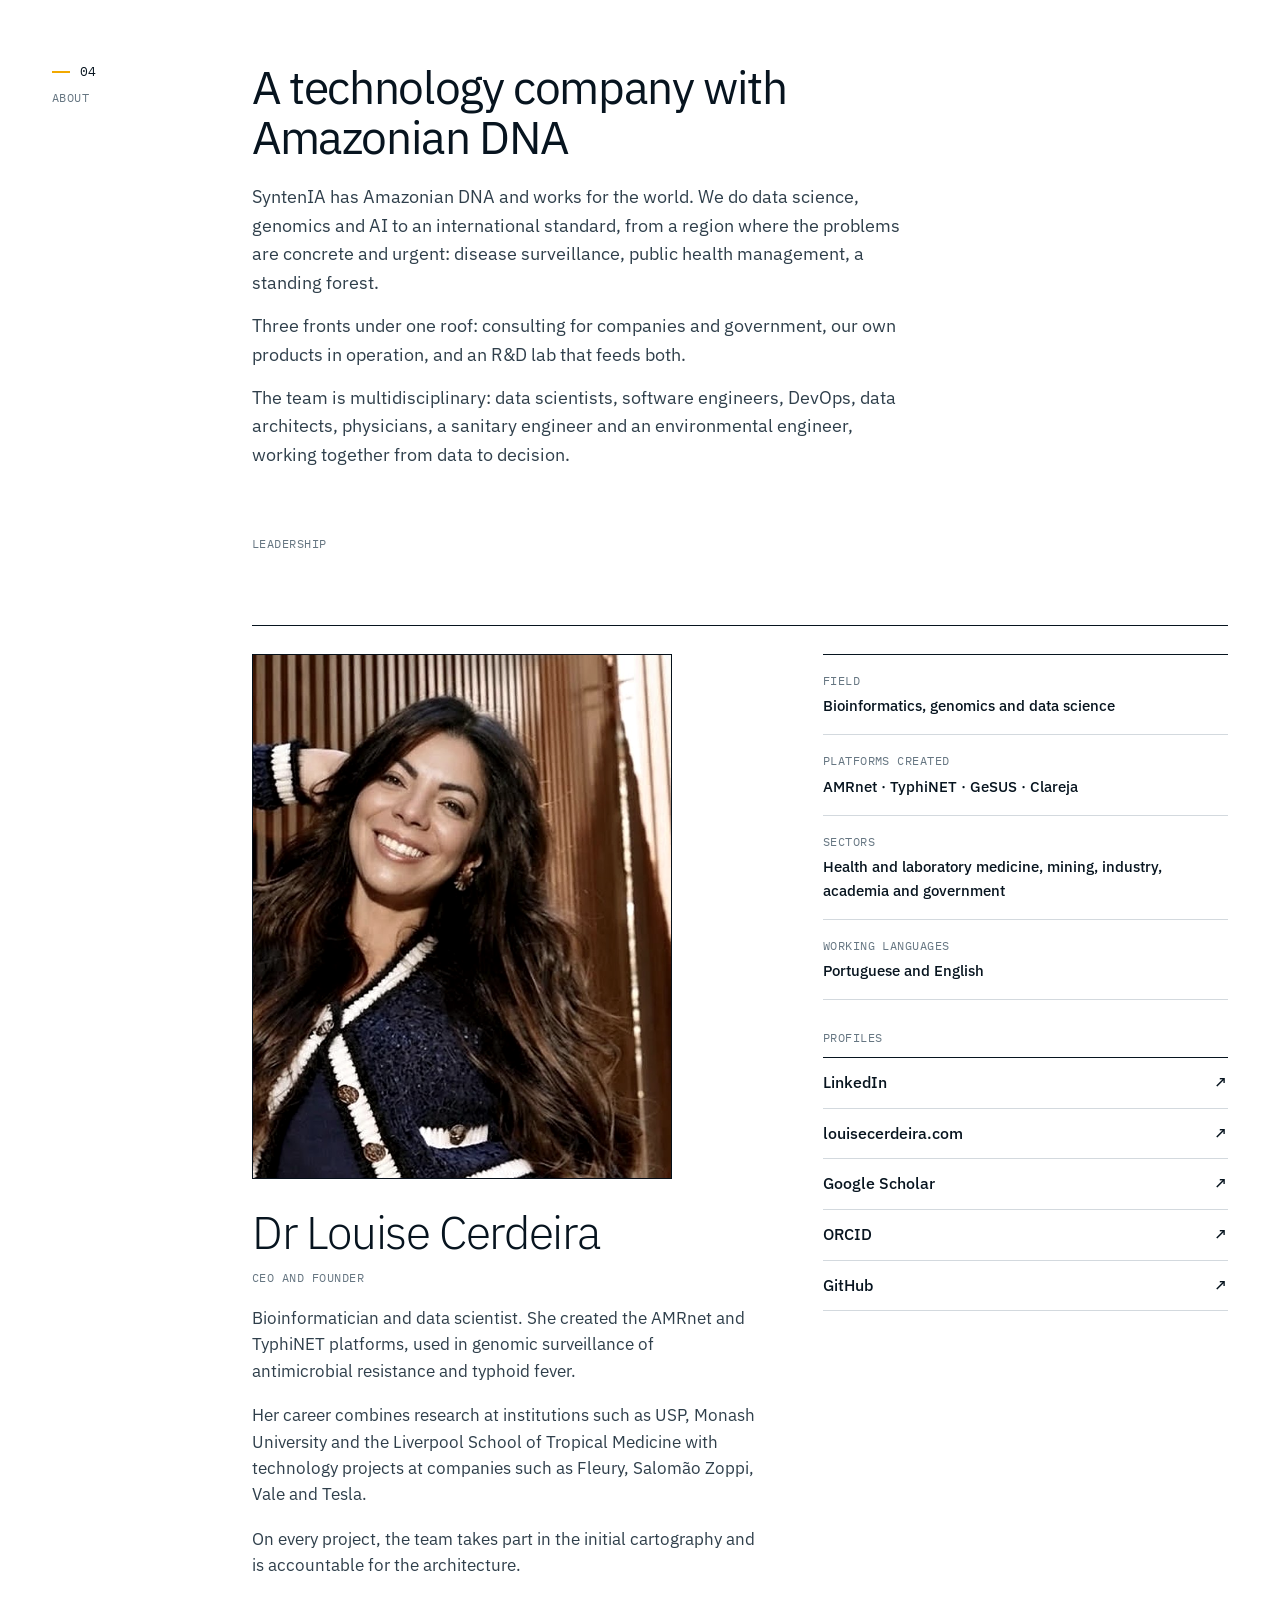
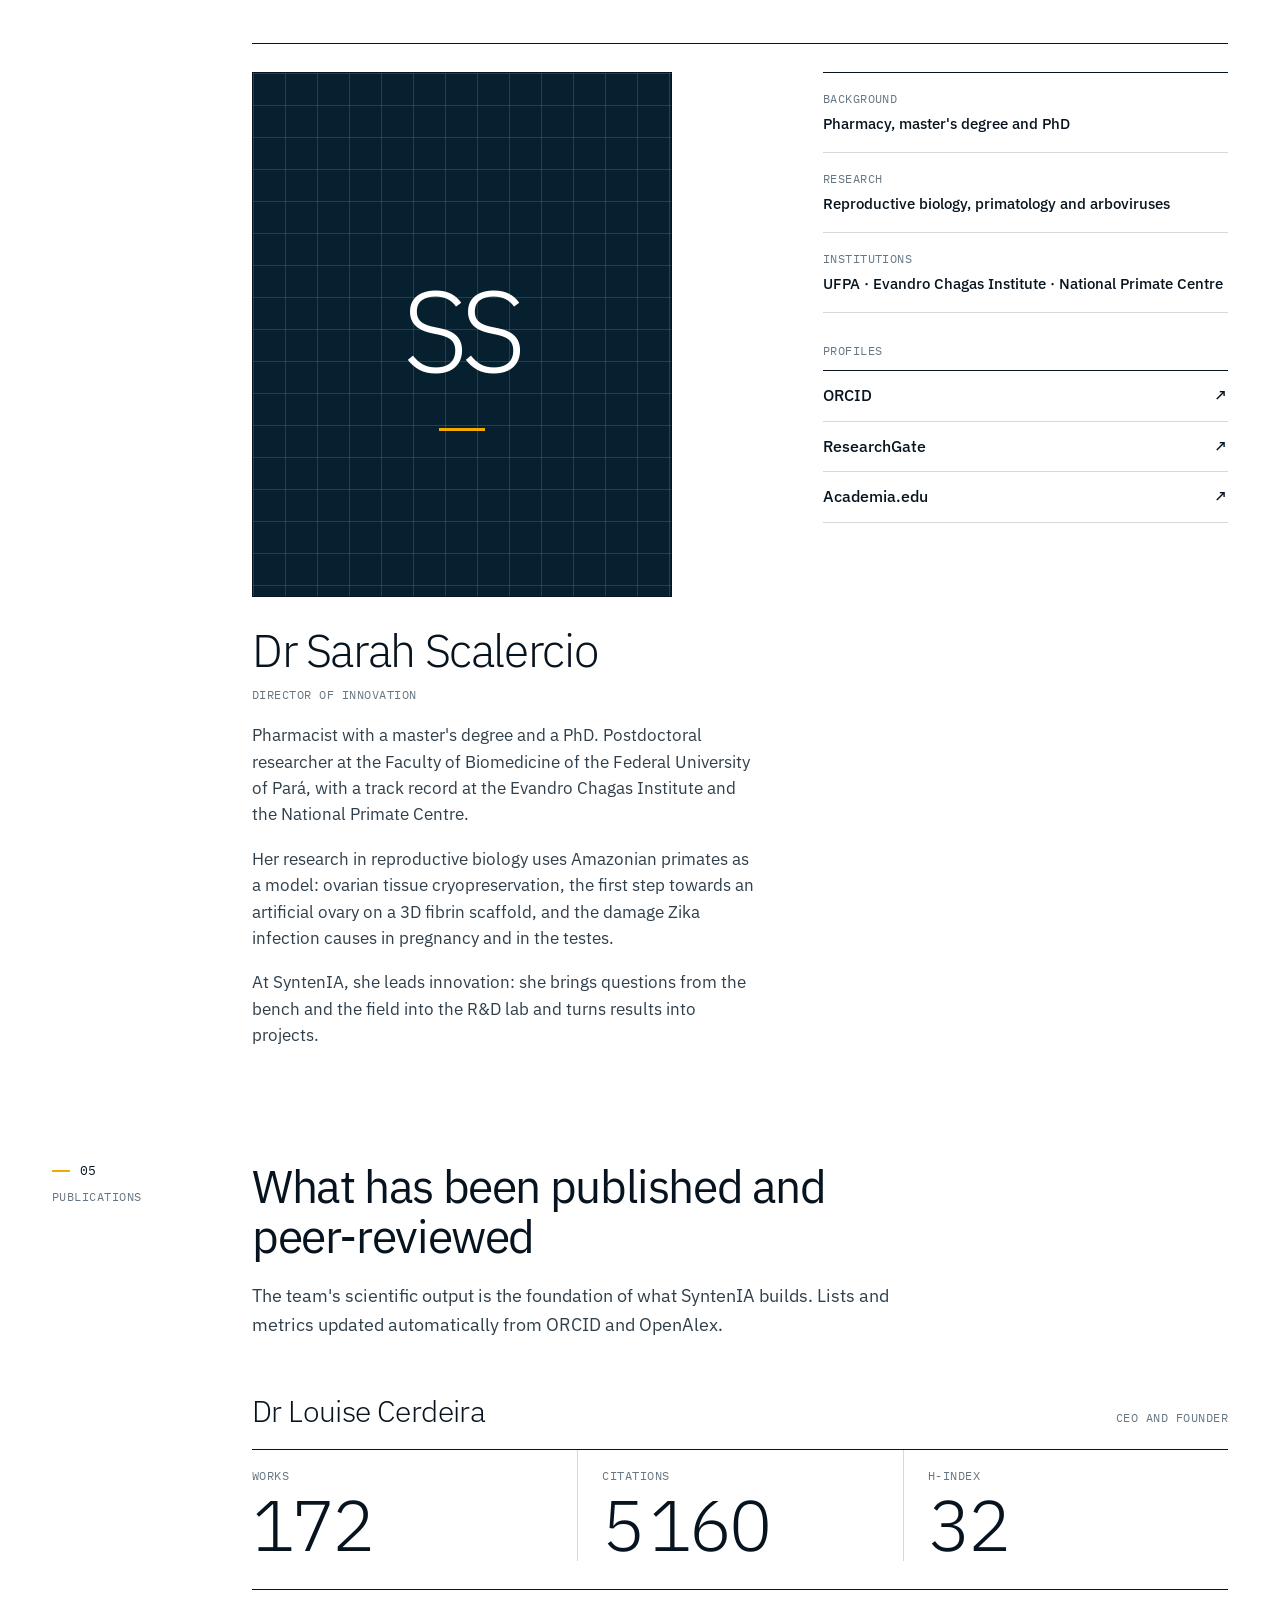
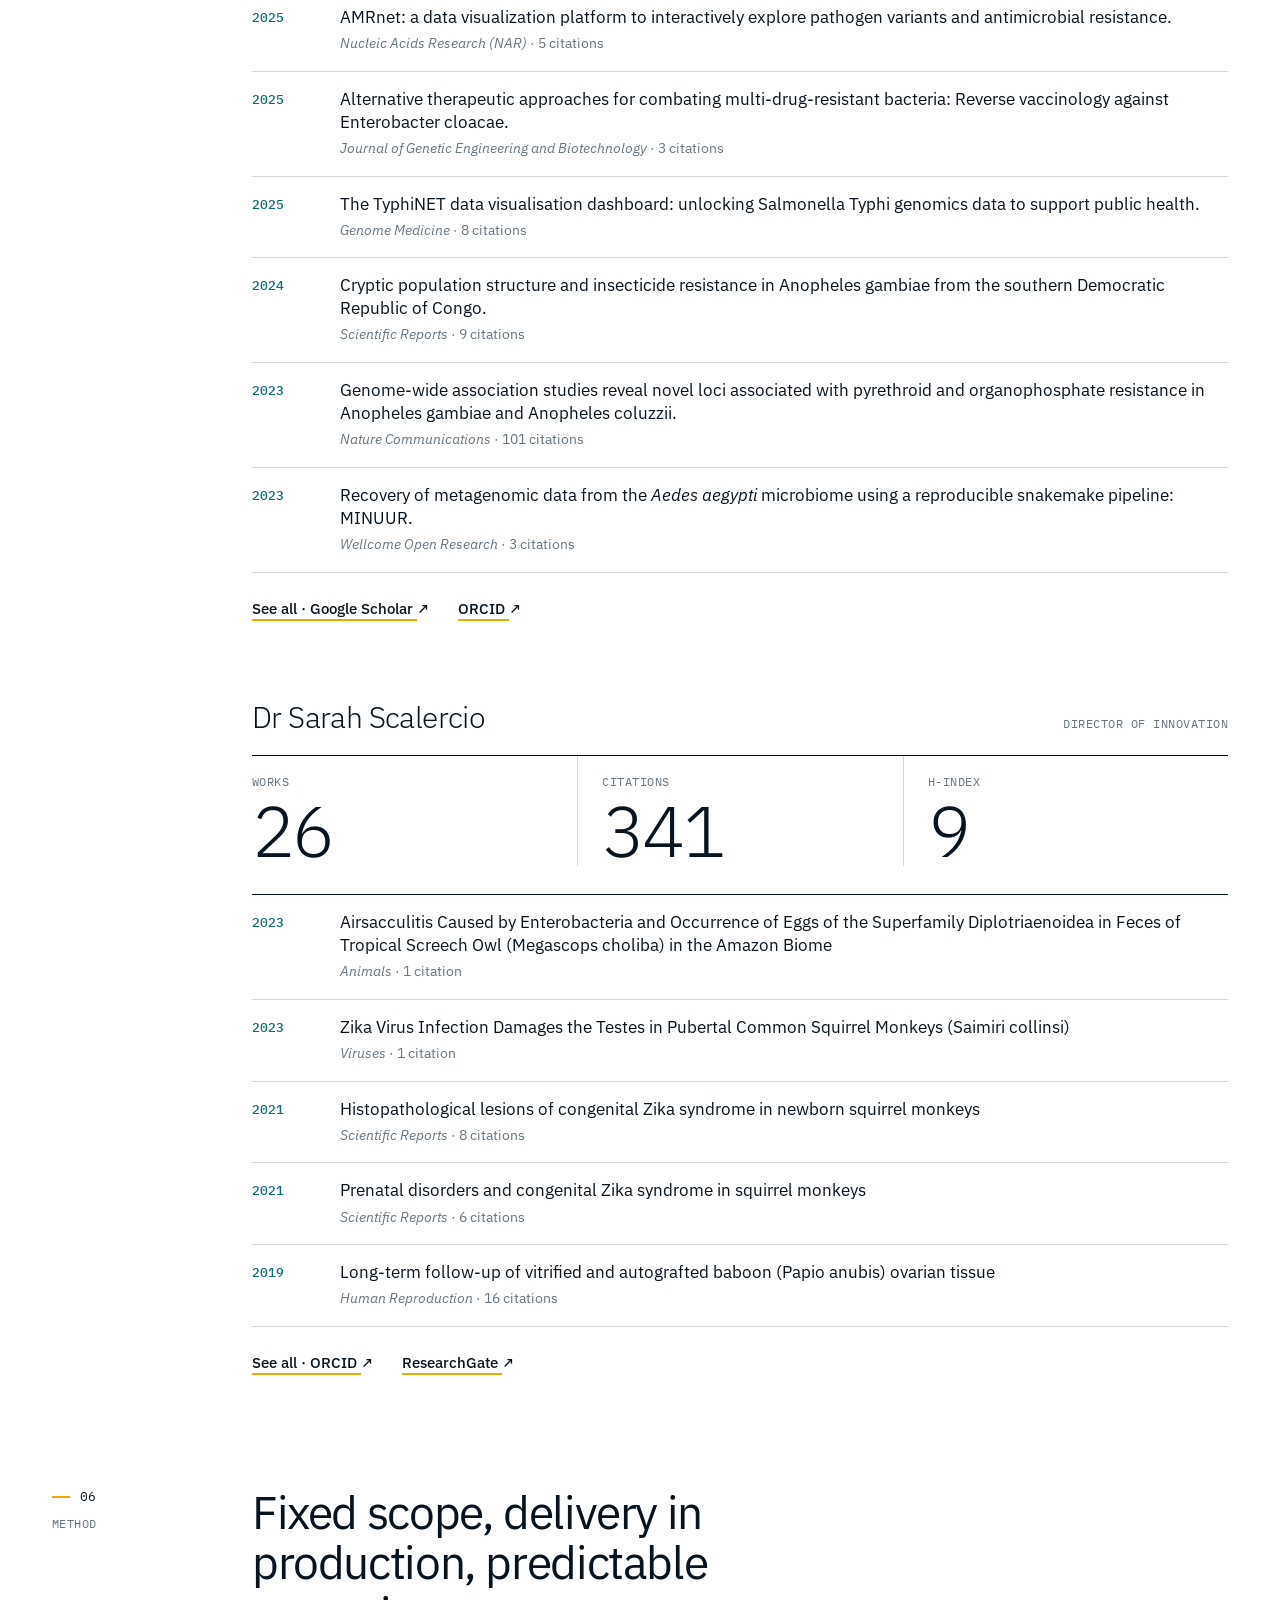
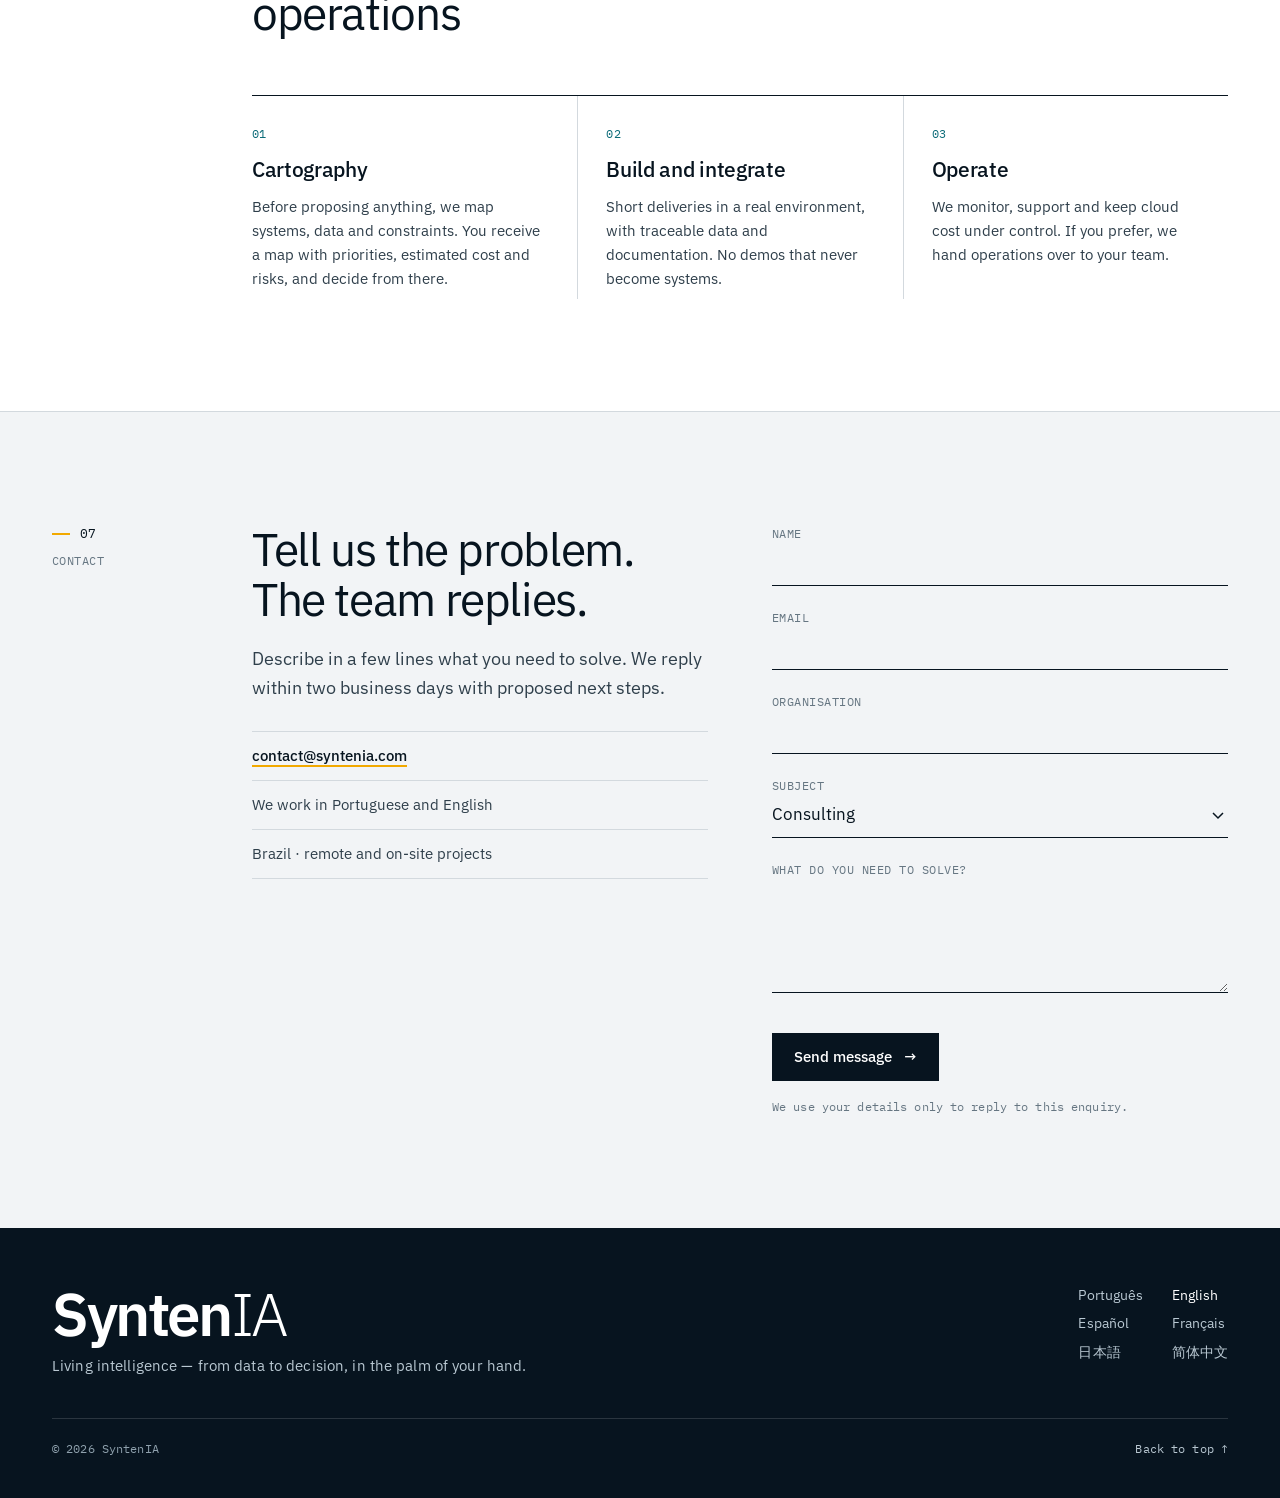
==== commit cd9a2d3c: "SyntenIA: site gerado 2026-09-23 Co-Authored-By: Louise Cerdeira <louise.cerdeira@gmail.com>" ====
--- a/en/index.html
+++ b/en/index.html
@@ -303,7 +303,7 @@
     <p class="mini dark team-label">Leadership</p>
     <article class="founder person" id="p-louise">
       <div>
-        <figure class="fvideo still"><img src="../assets/fundadora.jpg" width="720" height="983" loading="lazy" alt="Dr Louise Cerdeira"></figure>
+        <figure class="fvideo still"><img src="../assets/fundadora.jpg" width="720" height="900" loading="lazy" alt="Dr Louise Cerdeira"></figure>
         <h3>Dr Louise Cerdeira</h3>
         <p class="role">CEO and founder</p>
         <p>Bioinformatician and data scientist. She created the AMRnet and TyphiNET platforms, used in genomic surveillance of antimicrobial resistance and typhoid fever.</p><p>Her career combines research at institutions such as USP, Monash University and the Liverpool School of Tropical Medicine with technology projects at companies such as Fleury, Salomão Zoppi, Vale and Tesla.</p><p>On every project, the team takes part in the initial cartography and is accountable for the architecture.</p>
